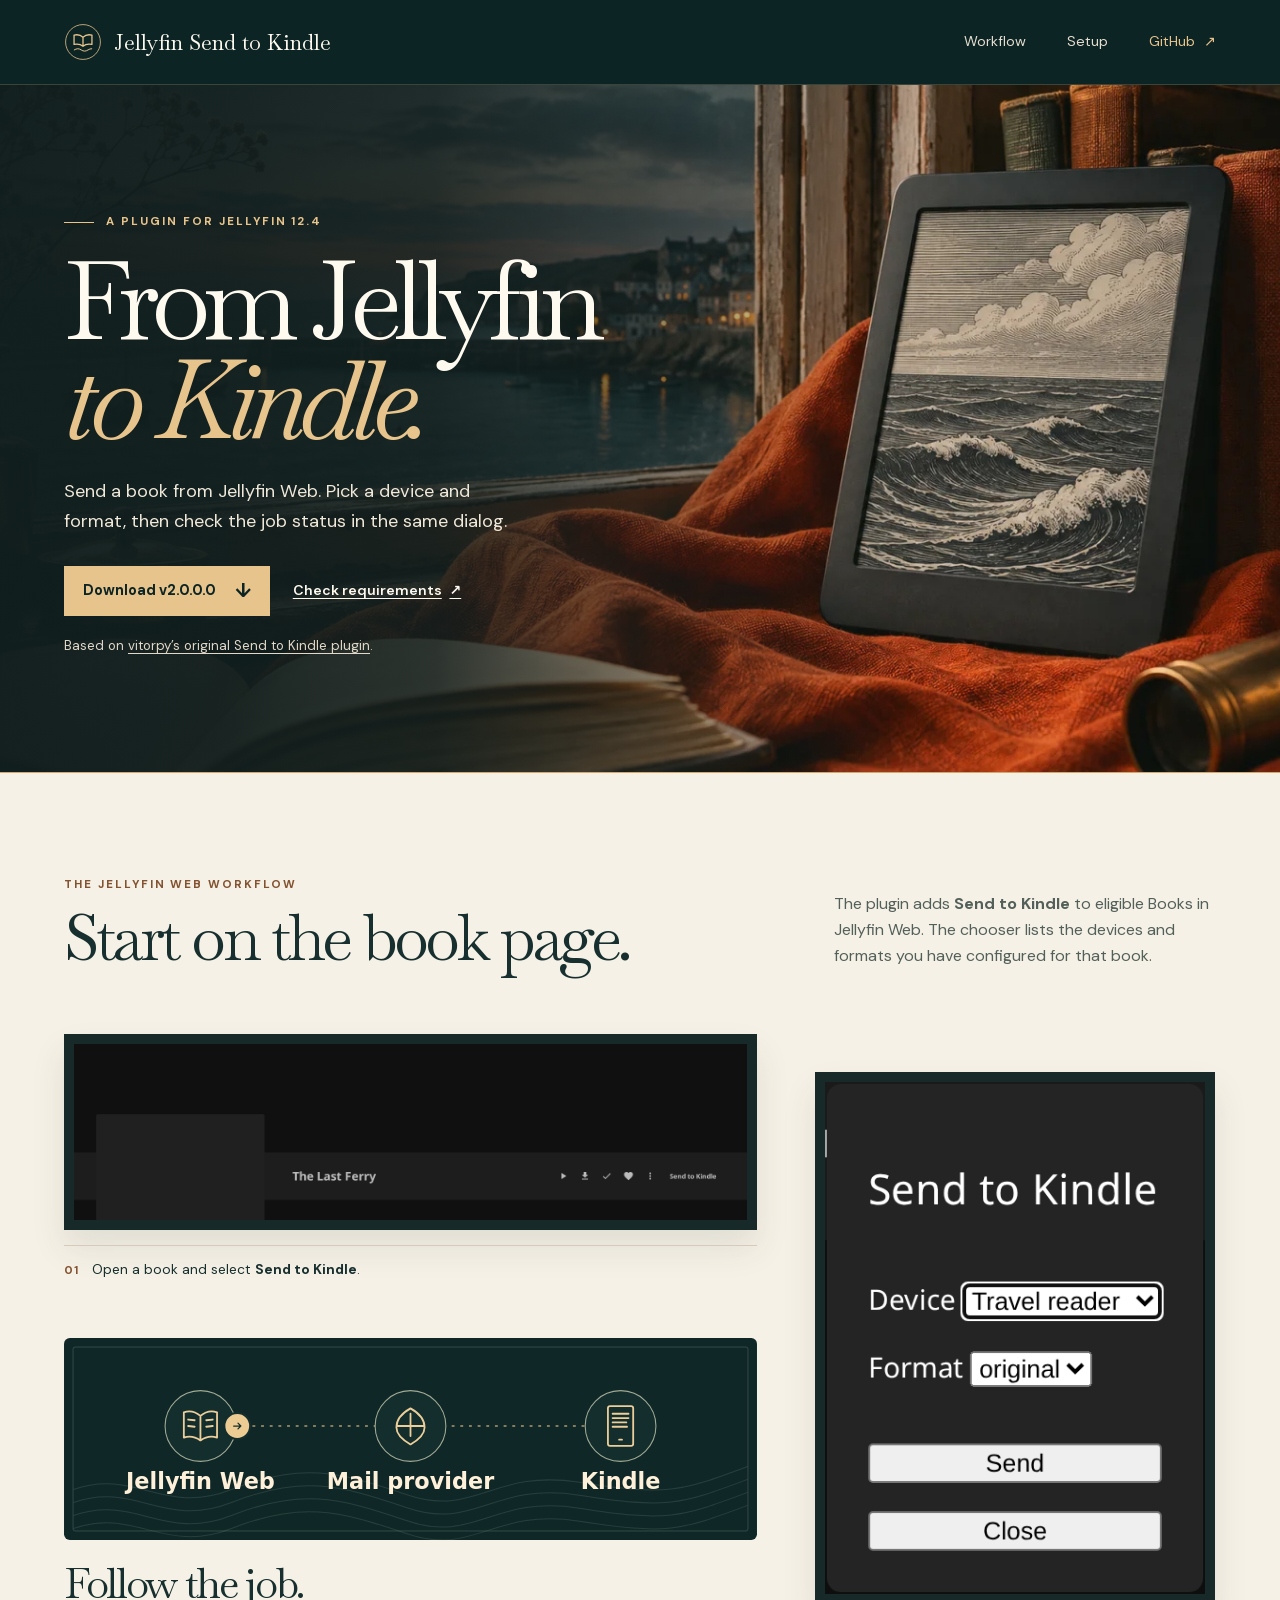
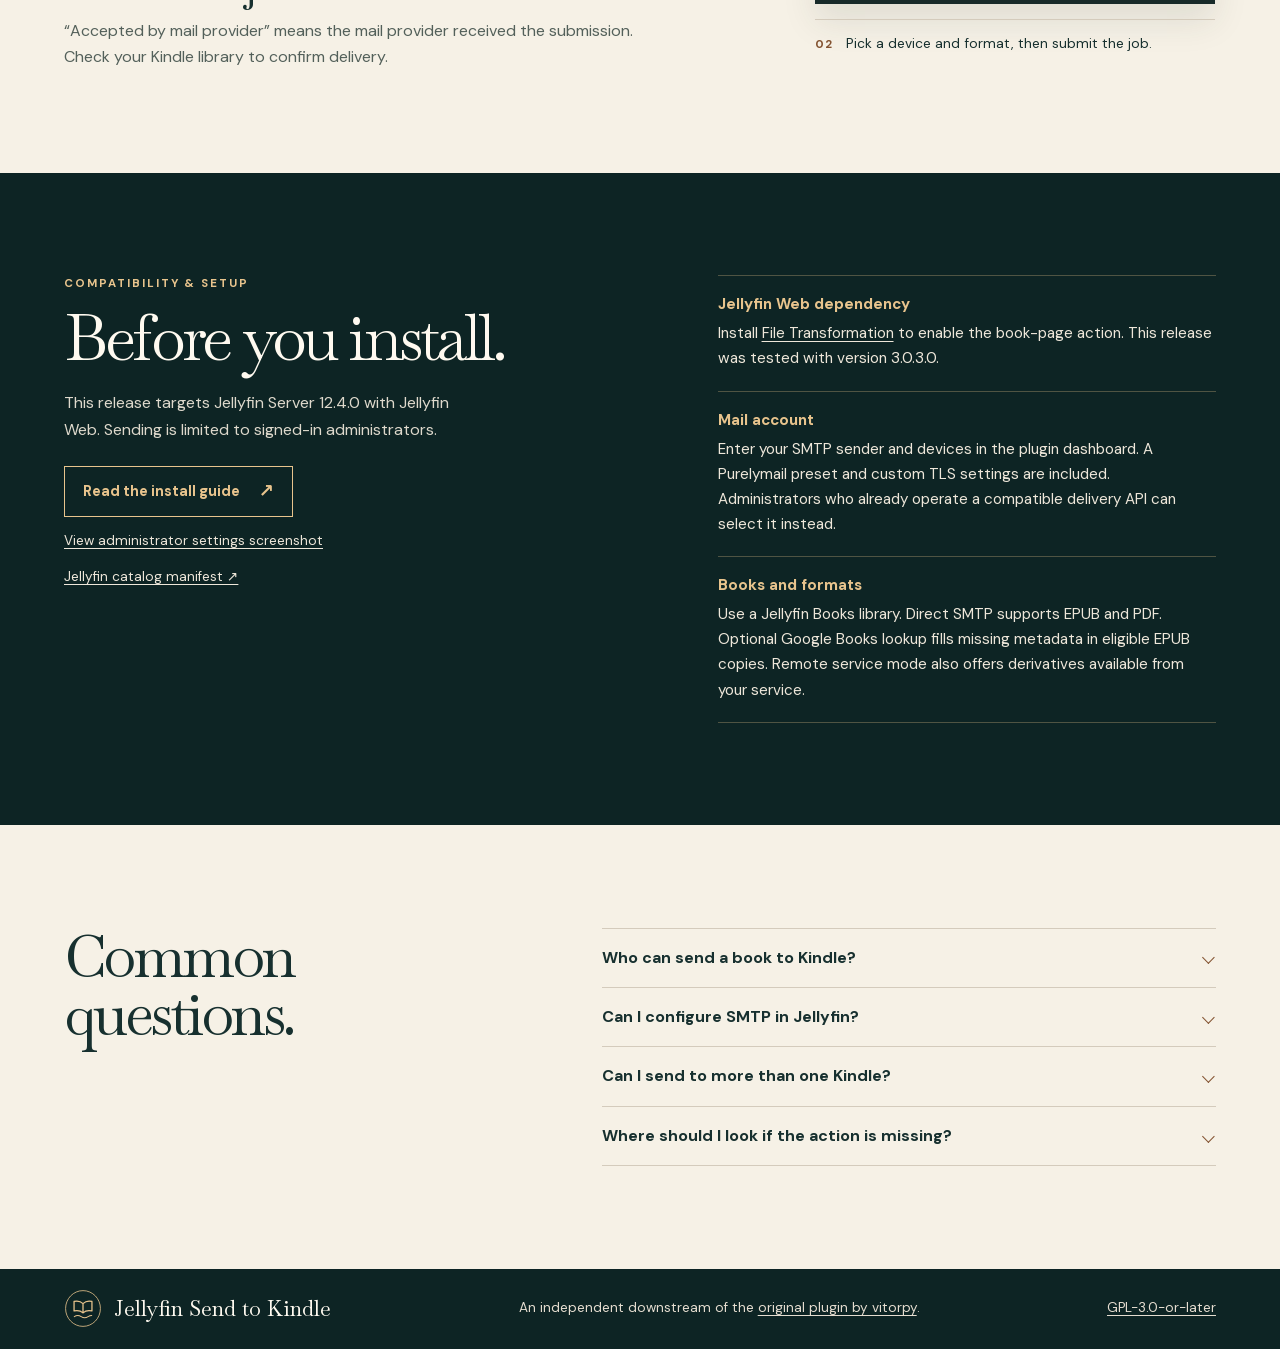
==== docs/index.html @ c64ced07 "Document self-hosted setup and publish the tested package catalog" ====
<!doctype html>
<html lang="en">
<head>
  <meta charset="utf-8">
  <meta name="viewport" content="width=device-width, initial-scale=1">
  <title>Jellyfin Send to Kindle | Kindle Plugin for Jellyfin 12.4</title>
  <meta name="description" content="Send books from Jellyfin Web to a configured Kindle device. Get the open-source plugin for Jellyfin 12.4 and configure your own SMTP server.">
  <link rel="canonical" href="https://adambkovacs.github.io/jellyfin-send-to-kindle/">
  <meta name="theme-color" content="#0e2424">
  <meta property="og:type" content="website">
  <meta property="og:site_name" content="Jellyfin Send to Kindle">
  <meta property="og:title" content="Jellyfin Send to Kindle">
  <meta property="og:description" content="Send books straight from Jellyfin Web. An open-source plugin for Jellyfin 12.4 administrators using their own SMTP account.">
  <meta property="og:url" content="https://adambkovacs.github.io/jellyfin-send-to-kindle/">
  <meta property="og:image" content="https://adambkovacs.github.io/jellyfin-send-to-kindle/assets/social-card.jpg">
  <meta property="og:image:type" content="image/jpeg">
  <meta property="og:image:width" content="1200">
  <meta property="og:image:height" content="600">
  <meta property="og:image:alt" content="Jellyfin Send to Kindle for Jellyfin 12.4">
  <meta name="twitter:card" content="summary_large_image">
  <meta name="twitter:title" content="Jellyfin Send to Kindle">
  <meta name="twitter:description" content="Send books from Jellyfin Web to a configured Kindle device with this open-source Jellyfin 12.4 plugin.">
  <meta name="twitter:image" content="https://adambkovacs.github.io/jellyfin-send-to-kindle/assets/social-card.jpg">
  <meta name="twitter:image:alt" content="Jellyfin Send to Kindle for Jellyfin 12.4">
  <link rel="icon" href="assets/mark.svg" type="image/svg+xml">
  <link rel="preload" href="assets/fonts/baskervville.woff2" as="font" type="font/woff2" crossorigin>
  <link rel="stylesheet" href="site.css">
  <script type="application/ld+json">
    {
      "@context": "https://schema.org",
      "@type": "SoftwareSourceCode",
      "name": "Jellyfin Send to Kindle",
      "url": "https://adambkovacs.github.io/jellyfin-send-to-kindle/",
      "codeRepository": "https://github.com/adambkovacs/jellyfin-send-to-kindle",
      "version": "2.0.0.0",
      "license": "https://spdx.org/licenses/GPL-3.0-or-later.html",
      "programmingLanguage": "C#",
      "runtimePlatform": "Jellyfin Server 12.4.0",
      "description": "An open-source Jellyfin Web plugin that lets administrators send books to configured Kindle devices through their own outgoing mail server."
    }
  </script>
</head>
<body>
  <a class="skip-link" href="#main">Skip to content</a>
  <header class="masthead">
    <div class="frame masthead-inner">
      <a class="wordmark" href="./" aria-label="Jellyfin Send to Kindle home">
        <img src="assets/mark.svg" width="44" height="44" alt="">
        <span>Jellyfin Send to Kindle</span>
      </a>
      <nav aria-label="Main navigation">
        <a href="#workflow">Workflow</a>
        <a href="#setup">Setup</a>
        <a class="nav-source" href="https://github.com/adambkovacs/jellyfin-send-to-kindle">GitHub <span aria-hidden="true">↗</span></a>
      </nav>
    </div>
  </header>

  <main id="main">
    <section class="hero" aria-labelledby="hero-title">
      <img class="hero-image" src="assets/reading-room.webp" width="1440" height="720" alt="" fetchpriority="high">
      <div class="frame hero-inner">
        <p class="kicker">A plugin for Jellyfin 12.4</p>
        <h1 id="hero-title">From Jellyfin<br> <em>to Kindle.</em></h1>
        <p class="hero-lede">Send a book from Jellyfin Web. Pick a device and format, then check the job status in the same dialog.</p>
        <div class="actions">
          <a class="button" href="https://github.com/adambkovacs/jellyfin-send-to-kindle/releases/tag/v2.0.0.0">Download v2.0.0.0 <span aria-hidden="true">↓</span></a>
          <a class="text-link" href="#setup">Check requirements <span aria-hidden="true">↗</span></a>
        </div>
        <p class="hero-note">Based on <a href="https://github.com/vitorpy/jellyfin-send-to-kindle">vitorpy’s original Send to Kindle plugin</a>.</p>
      </div>
    </section>

    <section class="workflow frame" id="workflow" aria-labelledby="workflow-title">
      <div class="section-intro">
        <div>
          <p class="kicker">The Jellyfin Web workflow</p>
          <h2 id="workflow-title">Start on the book page.</h2>
        </div>
        <p>The plugin adds <strong>Send to Kindle</strong> to eligible Books in Jellyfin Web. The chooser lists the devices and formats you have configured for that book.</p>
      </div>
      <div class="screens">
        <figure class="screen screen-action">
          <a href="assets/book-action.png" aria-label="Open full-size book detail screenshot">
            <img src="assets/book-action.png" width="1516" height="396" alt="A Jellyfin book detail page showing the Send to Kindle action" loading="lazy">
          </a>
          <figcaption><span class="step" aria-hidden="true">01</span><span>Open a book and select <strong>Send to Kindle</strong>.</span></figcaption>
        </figure>
        <figure class="screen screen-chooser">
          <a href="assets/chooser.png" aria-label="Open full-size delivery chooser screenshot">
            <img src="assets/chooser.png" width="404" height="544" alt="The Send to Kindle dialog with device and format selectors" loading="lazy">
          </a>
          <figcaption><span class="step" aria-hidden="true">02</span><span>Pick a device and format, then submit the job.</span></figcaption>
        </figure>
        <div class="route">
          <img src="assets/delivery-route.svg" alt="Delivery route from Jellyfin Web through a mail provider to Kindle" width="960" height="280" loading="lazy">
          <div class="route-copy">
            <h3>Follow the job.</h3>
            <p>“Accepted by mail provider” means the mail provider received the submission. Check your Kindle library to confirm delivery.</p>
          </div>
        </div>
      </div>
    </section>

    <section class="setup" id="setup" aria-labelledby="setup-title">
      <div class="frame setup-grid">
        <div class="section-intro setup-intro">
          <p class="kicker">Compatibility &amp; setup</p>
          <h2 id="setup-title">Before you install.</h2>
          <p>This release targets Jellyfin Server 12.4.0 with Jellyfin Web. Sending is limited to signed-in administrators.</p>
          <a class="button button-outline" href="https://github.com/adambkovacs/jellyfin-send-to-kindle/tree/books/12.4#install">Read the install guide <span aria-hidden="true">↗</span></a>
          <a class="catalog-link" href="assets/admin-settings.png">View administrator settings screenshot</a>
          <a class="catalog-link" href="manifest.json">Jellyfin catalog manifest <span aria-hidden="true">↗</span></a>
        </div>
        <dl class="requirements">
          <div>
            <dt>Jellyfin Web dependency</dt>
            <dd>Install <a href="https://github.com/IAmParadox27/jellyfin-plugin-file-transformation/releases/tag/3.0.3.0">File Transformation</a> to enable the book-page action. This release was tested with version 3.0.3.0.</dd>
          </div>
          <div>
            <dt>Mail account</dt>
            <dd>Enter your SMTP sender and devices in the plugin dashboard. A Purelymail preset and custom TLS settings are included. Administrators who already operate a compatible delivery API can select it instead.</dd>
          </div>
          <div>
            <dt>Books and formats</dt>
            <dd>Use a Jellyfin Books library. Direct SMTP supports EPUB and PDF. Optional Google Books lookup fills missing metadata in eligible EPUB copies. Remote service mode also offers derivatives available from your service.</dd>
          </div>
        </dl>
      </div>
    </section>

    <section class="faq frame" aria-labelledby="faq-title">
      <h2 id="faq-title">Common questions.</h2>
      <div class="faq-list">
        <details>
          <summary>Who can send a book to Kindle?</summary>
          <p>Signed-in Jellyfin administrators with access to the book and permission to download it. Remote service mode also checks access at the delivery service.</p>
        </details>
        <details>
          <summary>Can I configure SMTP in Jellyfin?</summary>
          <p>Yes. Open the plugin dashboard, choose SMTP, configure your sender and devices, and test the connection. Remote service mode is available for installations with a separate delivery service. <a href="https://github.com/adambkovacs/jellyfin-send-to-kindle/blob/books/12.4/docs/delivery-v1.md">Read the delivery contract.</a></p>
        </details>
        <details>
          <summary>Can I send to more than one Kindle?</summary>
          <p>Yes. Add a label and recipient for each device in the dashboard. Each send selects one device, so send again to choose another.</p>
        </details>
        <details>
          <summary>Where should I look if the action is missing?</summary>
          <p>Verify that you’re signed in as an administrator, that the item is an eligible Book, and that File Transformation is installed and active. <a href="https://github.com/adambkovacs/jellyfin-send-to-kindle/tree/books/12.4#install">See the setup and troubleshooting guide.</a></p>
        </details>
      </div>
    </section>
  </main>

  <footer class="footer">
    <div class="frame footer-inner">
      <a class="wordmark" href="./" aria-label="Jellyfin Send to Kindle home">
        <img src="assets/mark.svg" width="44" height="44" alt="">
        <span>Jellyfin Send to Kindle</span>
      </a>
      <p>An independent downstream of the <a href="https://github.com/vitorpy/jellyfin-send-to-kindle">original plugin by vitorpy</a>.</p>
      <a href="https://github.com/adambkovacs/jellyfin-send-to-kindle/blob/books/12.4/LICENSE">GPL-3.0-or-later</a>
    </div>
  </footer>
</body>
</html>
---- docs/site.css ----
@font-face {
  font-family: Baskervville;
  src: url("assets/fonts/baskervville.woff2") format("woff2");
  font-display: swap;
}

@font-face {
  font-family: Baskervville;
  src: url("assets/fonts/baskervville-italic.woff2") format("woff2");
  font-style: italic;
  font-display: swap;
}

@font-face {
  font-family: "DM Sans";
  src: url("assets/fonts/dm-sans.woff2") format("woff2");
  font-weight: 400 700;
  font-display: swap;
}

:root {
  color-scheme: light;
  --paper: #f6f1e6;
  --ink: #17302f;
  --muted: #53605a;
  --sea: #0d2424;
  --deep: #101e1e;
  --gold: #e8c48d;
  --rust: #835230;
  --line: #d4cbbc;
  --white: #fffaf0;
  --serif: Baskervville, "Palatino Linotype", Georgia, serif;
  --sans: "DM Sans", system-ui, sans-serif;
}

*, *::before, *::after { box-sizing: border-box; }
html { scroll-behavior: smooth; }
body { margin: 0; background: var(--paper); color: var(--ink); font: 1rem/1.65 var(--sans); }
img { display: block; max-width: 100%; }
a { color: inherit; text-underline-offset: 0.22em; }
a:hover { text-decoration-thickness: 0.13em; }
a:focus-visible, summary:focus-visible { outline: 2px solid currentColor; outline-offset: 5px; }
p, figure, dl, dd { margin: 0; }
h1, h2, h3 { margin: 0; font-family: var(--serif); font-weight: 400; }
h2 { font-size: clamp(2.7rem, 5vw, 5rem); line-height: 0.99; letter-spacing: -0.059em; }
h3 { font-size: clamp(1.8rem, 3.3vw, 2.8rem); line-height: 1.1; letter-spacing: -0.055em; }
.frame { width: min(100% - clamp(2.5rem, 10vw, 10rem), 81rem); margin-inline: auto; }

.skip-link { position: absolute; z-index: 5; top: 1rem; left: 1rem; padding: 0.75rem 1rem; transform: translateY(-250%); background: var(--white); }
.skip-link:focus { transform: translateY(0); }

.masthead { position: relative; z-index: 2; background: var(--sea); color: var(--white); border-bottom: 1px solid #ddc39436; }
.masthead-inner, .footer-inner { display: flex; align-items: center; justify-content: space-between; gap: 1rem; }
.masthead-inner { min-height: 5.25rem; }
.wordmark { display: inline-flex; align-items: center; gap: 0.75rem; font: clamp(1.03rem, 2.2vw, 1.35rem)/1.15 var(--serif); text-decoration: none; }
.wordmark img { width: 2.4rem; height: 2.4rem; }
.masthead nav { display: flex; align-items: center; gap: clamp(1rem, 3.2vw, 2.8rem); color: #e5ded0; font-size: 0.89rem; }
.masthead nav a { display: inline-flex; align-items: center; gap: 0.55rem; min-height: 2.75rem; text-decoration: none; }
.masthead nav a:hover { color: var(--gold); text-decoration: underline; }
.masthead nav .nav-source { color: var(--gold); }

.hero { position: relative; isolation: isolate; overflow: hidden; background: var(--deep); color: var(--white); border-bottom: 1px solid #d6a76c; }
.hero-image { position: absolute; z-index: -2; inset: 0 0 0 auto; width: 100%; height: 100%; object-fit: cover; object-position: center 55%; }
.hero::after { content: ""; position: absolute; z-index: -1; inset: 0; background: linear-gradient(90deg, #101e1efa 0%, #101e1ef2 17%, #101e1edb 34%, #101e1e64 54%, transparent 73%); }
.hero-inner { padding-block: clamp(5rem, 10vw, 9.2rem) clamp(5rem, 9vw, 8.3rem); }
.kicker { color: var(--rust); font-size: 0.72rem; font-weight: 700; letter-spacing: 0.17em; line-height: 1.5; text-transform: uppercase; }
.hero .kicker, .setup .kicker { color: var(--gold); }
.hero .kicker::before { content: ""; display: inline-block; vertical-align: middle; width: 1.9rem; height: 1px; margin-right: 0.75rem; background: currentColor; }
.hero h1 { margin-top: 1.3rem; font-size: clamp(4rem, 8.5vw, 8.65rem); line-height: 0.91; letter-spacing: -0.074em; }
.hero h1 em { color: var(--gold); }
.hero-lede { max-width: 28rem; margin-top: 1.75rem; color: #f0e8d9; font-size: clamp(1rem, 1.7vw, 1.13rem); }
.actions { display: flex; align-items: center; flex-wrap: wrap; gap: 0.9rem 1.4rem; margin-top: 1.8rem; }
.button { display: inline-flex; align-items: center; justify-content: space-between; gap: 1.2rem; min-height: 3.15rem; padding: 0.72rem 1.1rem; border: 1px solid var(--gold); background: var(--gold); color: var(--sea); font-size: 0.9rem; font-weight: 700; text-decoration: none; transition: background-color 180ms ease, color 180ms ease, border-color 180ms ease; }
.button:hover { border-color: var(--white); background: var(--white); }
.button:focus-visible { outline-color: var(--white); }
.button span { font-size: 1.15rem; line-height: 1; }
.text-link { display: inline-flex; align-items: center; gap: 0.48rem; min-height: 2.75rem; font-size: 0.88rem; font-weight: 600; }
.hero-note { max-width: 29rem; margin-top: 1.2rem; color: #e2d9c9; font-size: 0.83rem; }

.workflow { padding-block: clamp(4.4rem, 8vw, 8rem); }
.section-intro { display: grid; grid-template-columns: minmax(0, 1.2fr) minmax(0, 0.65fr); align-items: end; gap: clamp(1rem, 5vw, 5rem); }
.section-intro .kicker { margin-bottom: 0.85rem; }
.section-intro > p:not(.kicker), .route-copy p, .faq-list p { color: var(--muted); }
.section-intro > p:not(.kicker) { max-width: 32rem; }
.screens { display: grid; grid-template-columns: minmax(0, 1.5fr) minmax(0, 0.87fr); align-items: start; gap: clamp(2rem, 4.5vw, 4rem); margin-top: clamp(2.5rem, 5vw, 4.2rem); }
.screen-chooser { grid-column: 2; grid-row: 1 / 3; width: min(100%, 25rem); margin-top: clamp(1rem, 3vw, 2.6rem); justify-self: center; }
.screen a { display: block; overflow: hidden; border: 0.65rem solid #172a29; background: #172a29; box-shadow: 0 18px 32px #2436301a; }
.screen img { width: 100%; height: auto; transition: filter 200ms ease; }
.screen a:hover img { filter: brightness(1.15); }
figcaption { display: flex; align-items: baseline; gap: 0.8rem; margin-top: 0.95rem; padding-top: 0.75rem; border-top: 1px solid var(--line); color: var(--ink); font-size: 0.86rem; }
.step { color: var(--rust); font-size: 0.73rem; font-weight: 700; letter-spacing: 0.1em; }
.route { display: grid; grid-column: 1; align-self: start; gap: 1.25rem; }
.route img { width: 100%; height: auto; }
.route-copy p { max-width: 37rem; margin-top: 0.7rem; }

.setup { padding-block: clamp(4rem, 8vw, 7.25rem); background: var(--sea); color: var(--white); }
.setup-grid { display: grid; grid-template-columns: minmax(0, 1.08fr) minmax(0, 1fr); align-items: start; gap: clamp(2.5rem, 9vw, 8rem); }
.setup-intro { display: block; }
.setup-intro > p:not(.kicker) { max-width: 25rem; margin-top: 1.3rem; color: #ded9cc; }
.button-outline { margin-top: 1.45rem; background: transparent; color: var(--gold); }
.button-outline:hover { color: var(--sea); }
.requirements { border-top: 1px solid #e8c48d4d; }
.requirements div { padding: 1rem 0 1.2rem; border-bottom: 1px solid #e8c48d4d; }
.requirements dt { color: var(--gold); font-size: 0.95rem; font-weight: 700; }
.requirements dd { margin-top: 0.25rem; color: #eee7da; font-size: 0.95rem; }

.faq { display: grid; grid-template-columns: minmax(0, 0.85fr) minmax(0, 1.2fr); align-items: start; gap: clamp(2rem, 8vw, 7rem); padding-block: clamp(4rem, 8vw, 7rem); }
.faq h2 { font-size: clamp(2.65rem, 4.65vw, 4.35rem); }
.faq-list { border-top: 1px solid var(--line); }
.faq-list details { border-bottom: 1px solid var(--line); }
.faq-list summary { display: flex; align-items: center; justify-content: space-between; gap: 1rem; min-height: 3.65rem; padding-block: 0.8rem; font-weight: 700; cursor: pointer; list-style: none; }
.faq-list summary::-webkit-details-marker { display: none; }
.faq-list summary::after { content: ""; flex: 0 0 auto; width: 0.55rem; height: 0.55rem; margin-right: 0.2rem; transform: rotate(45deg); border-right: 1px solid currentColor; border-bottom: 1px solid currentColor; color: var(--rust); }
.faq-list [open] summary::after { transform: rotate(225deg); }
.faq-list summary:hover { color: var(--rust); }
.faq-list p { max-width: 50ch; padding: 0 1rem 1rem 0; }

.footer { padding-block: 1.3rem; background: var(--sea); color: #e5ddd0; }
.footer .wordmark { color: var(--white); }
.footer p, .footer-inner > a:last-child { font-size: 0.85rem; }

@media (max-width: 58rem) {
  .hero::after { background: linear-gradient(90deg, #101e1efc 0%, #101e1ef0 21%, #101e1ec4 44%, #101e1e23 82%); }
  .hero-image { object-position: 65% center; }
  .section-intro { grid-template-columns: minmax(0, 1fr) minmax(0, 0.8fr); }
  .footer-inner { flex-wrap: wrap; }
}

@media (max-width: 43rem) {
  .masthead-inner { flex-wrap: wrap; justify-content: flex-start; gap: 0.1rem; min-height: 0; padding-top: 0.7rem; padding-bottom: 0.15rem; }
  .masthead nav { width: 100%; justify-content: space-between; gap: 0.7rem; }
  .hero-image { position: relative; z-index: 0; height: auto; max-height: 23rem; aspect-ratio: 16 / 10; object-position: 68% center; }
  .hero::after { display: none; }
  .hero-inner { padding-block: 2.55rem 3.1rem; }
  .hero h1 { margin-top: 1rem; font-size: clamp(3.35rem, 11vw, 5.6rem); }
  .hero-lede { margin-top: 1.25rem; }
  .actions { margin-top: 1.25rem; }
  .hero-note { margin-top: 1rem; }
  .section-intro, .screens, .setup-grid, .faq { grid-template-columns: minmax(0, 1fr); }
  .screen-chooser { grid-column: auto; grid-row: auto; margin-top: 0; justify-self: start; }
  .screen a { border-width: 0.6rem; }
  .footer-inner { display: grid; }
}

@media (prefers-reduced-motion: reduce) {
  html { scroll-behavior: auto; }
  .button, .screen img { transition: none; }
}

.catalog-link { display: block; width: fit-content; margin-top: 0.85rem; color: #eee7da; font-size: 0.85rem; }
code { overflow-wrap: anywhere; font-size: 0.89em; }
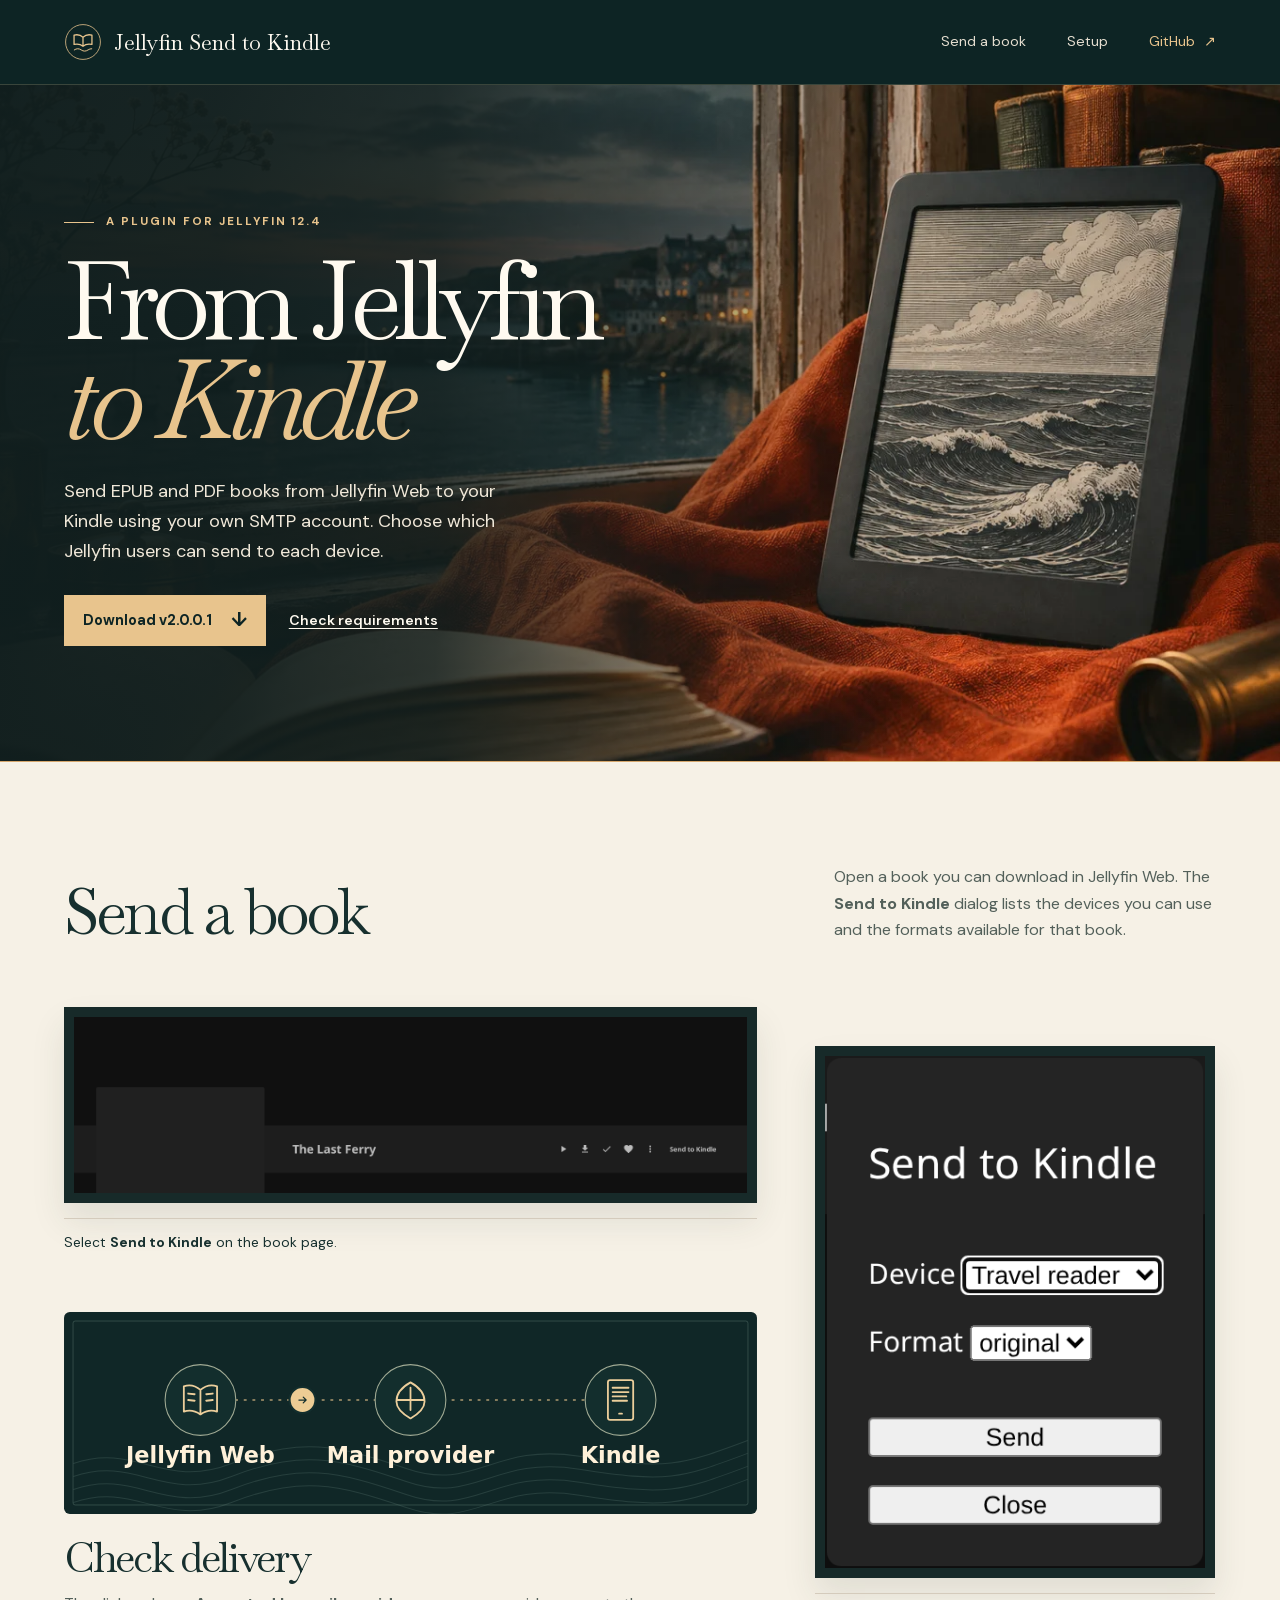
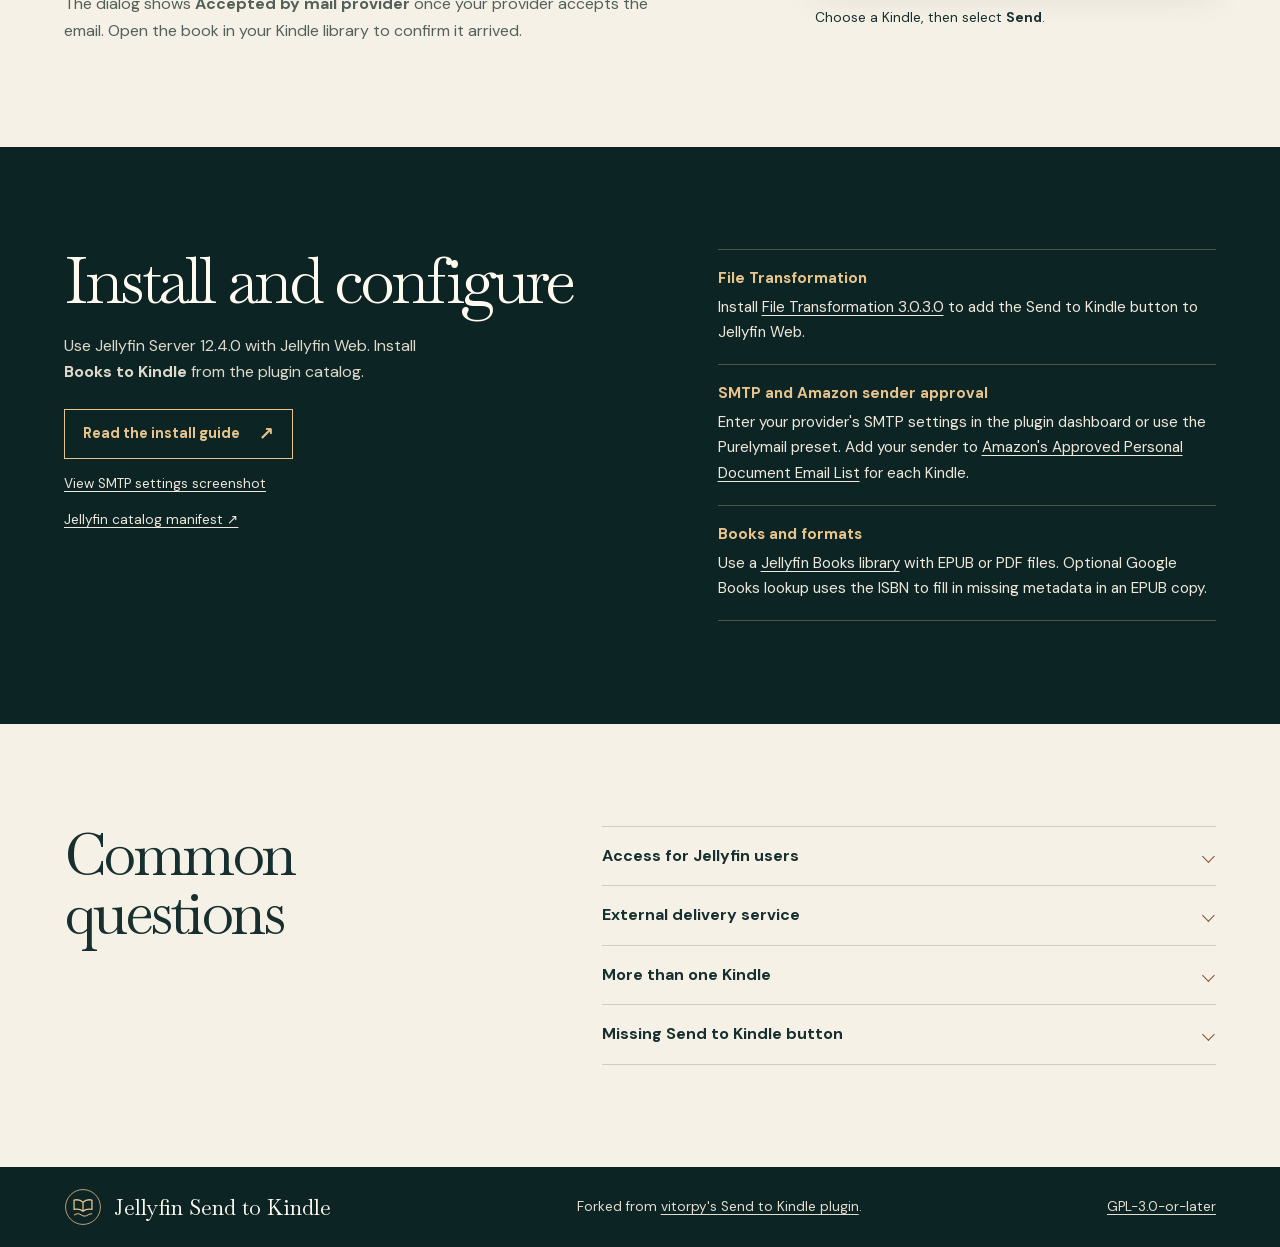
==== commit 2c1933d3: "Publish the device access update and revise the setup guide" ====
--- a/docs/index.html
+++ b/docs/index.html
@@ -3,25 +3,25 @@
 <head>
   <meta charset="utf-8">
   <meta name="viewport" content="width=device-width, initial-scale=1">
-  <title>Jellyfin Send to Kindle | Kindle Plugin for Jellyfin 12.4</title>
-  <meta name="description" content="Send books from Jellyfin Web to a configured Kindle device. Get the open-source plugin for Jellyfin 12.4 and configure your own SMTP server.">
+  <title>Jellyfin Send to Kindle | Books to Kindle for Jellyfin 12.4</title>
+  <meta name="description" content="Send EPUB and PDF books from Jellyfin Web to your Kindle using your own SMTP account. Install Books to Kindle for Jellyfin 12.4.">
   <link rel="canonical" href="https://adambkovacs.github.io/jellyfin-send-to-kindle/">
   <meta name="theme-color" content="#0e2424">
   <meta property="og:type" content="website">
   <meta property="og:site_name" content="Jellyfin Send to Kindle">
   <meta property="og:title" content="Jellyfin Send to Kindle">
-  <meta property="og:description" content="Send books straight from Jellyfin Web. An open-source plugin for Jellyfin 12.4 administrators using their own SMTP account.">
+  <meta property="og:description" content="Send EPUB and PDF books from Jellyfin Web to your Kindle using your own SMTP account. Install Books to Kindle for Jellyfin 12.4.">
   <meta property="og:url" content="https://adambkovacs.github.io/jellyfin-send-to-kindle/">
   <meta property="og:image" content="https://adambkovacs.github.io/jellyfin-send-to-kindle/assets/social-card.jpg">
   <meta property="og:image:type" content="image/jpeg">
   <meta property="og:image:width" content="1200">
   <meta property="og:image:height" content="600">
-  <meta property="og:image:alt" content="Jellyfin Send to Kindle for Jellyfin 12.4">
+  <meta property="og:image:alt" content="Jellyfin to Kindle, with a lighthouse on a Kindle screen">
   <meta name="twitter:card" content="summary_large_image">
   <meta name="twitter:title" content="Jellyfin Send to Kindle">
-  <meta name="twitter:description" content="Send books from Jellyfin Web to a configured Kindle device with this open-source Jellyfin 12.4 plugin.">
+  <meta name="twitter:description" content="Send EPUB and PDF books from Jellyfin Web to your Kindle using your own SMTP account. Install Books to Kindle for Jellyfin 12.4.">
   <meta name="twitter:image" content="https://adambkovacs.github.io/jellyfin-send-to-kindle/assets/social-card.jpg">
-  <meta name="twitter:image:alt" content="Jellyfin Send to Kindle for Jellyfin 12.4">
+  <meta name="twitter:image:alt" content="Jellyfin to Kindle, with a lighthouse on a Kindle screen">
   <link rel="icon" href="assets/mark.svg" type="image/svg+xml">
   <link rel="preload" href="assets/fonts/baskervville.woff2" as="font" type="font/woff2" crossorigin>
   <link rel="stylesheet" href="site.css">
@@ -29,14 +29,14 @@
     {
       "@context": "https://schema.org",
       "@type": "SoftwareSourceCode",
-      "name": "Jellyfin Send to Kindle",
+      "name": "Books to Kindle",
       "url": "https://adambkovacs.github.io/jellyfin-send-to-kindle/",
       "codeRepository": "https://github.com/adambkovacs/jellyfin-send-to-kindle",
-      "version": "2.0.0.0",
+      "version": "2.0.0.1",
       "license": "https://spdx.org/licenses/GPL-3.0-or-later.html",
       "programmingLanguage": "C#",
       "runtimePlatform": "Jellyfin Server 12.4.0",
-      "description": "An open-source Jellyfin Web plugin that lets administrators send books to configured Kindle devices through their own outgoing mail server."
+      "description": "Send EPUB and PDF books from Jellyfin Web through your SMTP account. Choose which Jellyfin users can send to each Kindle."
     }
   </script>
 </head>
@@ -49,7 +49,7 @@
         <span>Jellyfin Send to Kindle</span>
       </a>
       <nav aria-label="Main navigation">
-        <a href="#workflow">Workflow</a>
+        <a href="#workflow">Send a book</a>
         <a href="#setup">Setup</a>
         <a class="nav-source" href="https://github.com/adambkovacs/jellyfin-send-to-kindle">GitHub <span aria-hidden="true">↗</span></a>
       </nav>
@@ -61,42 +61,38 @@
       <img class="hero-image" src="assets/reading-room.webp" width="1440" height="720" alt="" fetchpriority="high">
       <div class="frame hero-inner">
         <p class="kicker">A plugin for Jellyfin 12.4</p>
-        <h1 id="hero-title">From Jellyfin<br> <em>to Kindle.</em></h1>
-        <p class="hero-lede">Send a book from Jellyfin Web. Pick a device and format, then check the job status in the same dialog.</p>
+        <h1 id="hero-title">From Jellyfin<br> <em>to Kindle</em></h1>
+        <p class="hero-lede">Send EPUB and PDF books from Jellyfin Web to your Kindle using your own SMTP account. Choose which Jellyfin users can send to each device.</p>
         <div class="actions">
-          <a class="button" href="https://github.com/adambkovacs/jellyfin-send-to-kindle/releases/tag/v2.0.0.0">Download v2.0.0.0 <span aria-hidden="true">↓</span></a>
-          <a class="text-link" href="#setup">Check requirements <span aria-hidden="true">↗</span></a>
+          <a class="button" href="https://github.com/adambkovacs/jellyfin-send-to-kindle/releases/tag/v2.0.0.1">Download v2.0.0.1 <span aria-hidden="true">↓</span></a>
+          <a class="text-link" href="#setup">Check requirements</a>
         </div>
-        <p class="hero-note">Based on <a href="https://github.com/vitorpy/jellyfin-send-to-kindle">vitorpy’s original Send to Kindle plugin</a>.</p>
       </div>
     </section>
 
     <section class="workflow frame" id="workflow" aria-labelledby="workflow-title">
       <div class="section-intro">
-        <div>
-          <p class="kicker">The Jellyfin Web workflow</p>
-          <h2 id="workflow-title">Start on the book page.</h2>
-        </div>
-        <p>The plugin adds <strong>Send to Kindle</strong> to eligible Books in Jellyfin Web. The chooser lists the devices and formats you have configured for that book.</p>
+        <h2 id="workflow-title">Send a book</h2>
+        <p>Open a book you can download in Jellyfin Web. The <strong>Send to Kindle</strong> dialog lists the devices you can use and the formats available for that book.</p>
       </div>
       <div class="screens">
         <figure class="screen screen-action">
           <a href="assets/book-action.png" aria-label="Open full-size book detail screenshot">
-            <img src="assets/book-action.png" width="1516" height="396" alt="A Jellyfin book detail page showing the Send to Kindle action" loading="lazy">
+            <img src="assets/book-action.png" width="1516" height="396" alt="The Send to Kindle button on a Jellyfin book page" loading="lazy">
           </a>
-          <figcaption><span class="step" aria-hidden="true">01</span><span>Open a book and select <strong>Send to Kindle</strong>.</span></figcaption>
+          <figcaption><span>Select <strong>Send to Kindle</strong> on the book page.</span></figcaption>
         </figure>
         <figure class="screen screen-chooser">
-          <a href="assets/chooser.png" aria-label="Open full-size delivery chooser screenshot">
+          <a href="assets/chooser.png" aria-label="Open full-size Send to Kindle dialog screenshot">
             <img src="assets/chooser.png" width="404" height="544" alt="The Send to Kindle dialog with device and format selectors" loading="lazy">
           </a>
-          <figcaption><span class="step" aria-hidden="true">02</span><span>Pick a device and format, then submit the job.</span></figcaption>
+          <figcaption><span>Choose a Kindle, then select <strong>Send</strong>.</span></figcaption>
         </figure>
         <div class="route">
-          <img src="assets/delivery-route.svg" alt="Delivery route from Jellyfin Web through a mail provider to Kindle" width="960" height="280" loading="lazy">
+          <img src="assets/delivery-route.svg" alt="Jellyfin sends the book through your mail provider to Kindle" width="960" height="280" loading="lazy">
           <div class="route-copy">
-            <h3>Follow the job.</h3>
-            <p>“Accepted by mail provider” means the mail provider received the submission. Check your Kindle library to confirm delivery.</p>
+            <h3>Check delivery</h3>
+            <p>The dialog shows <strong>Accepted by mail provider</strong> once your provider accepts the email. Open the book in your Kindle library to confirm it arrived.</p>
           </div>
         </div>
       </div>
@@ -105,48 +101,47 @@
     <section class="setup" id="setup" aria-labelledby="setup-title">
       <div class="frame setup-grid">
         <div class="section-intro setup-intro">
-          <p class="kicker">Compatibility &amp; setup</p>
-          <h2 id="setup-title">Before you install.</h2>
-          <p>This release targets Jellyfin Server 12.4.0 with Jellyfin Web. Sending is limited to signed-in administrators.</p>
+          <h2 id="setup-title">Install and configure</h2>
+          <p>Use Jellyfin Server 12.4.0 with Jellyfin Web. Install <strong>Books to Kindle</strong> from the plugin catalog.</p>
           <a class="button button-outline" href="https://github.com/adambkovacs/jellyfin-send-to-kindle/tree/books/12.4#install">Read the install guide <span aria-hidden="true">↗</span></a>
-          <a class="catalog-link" href="assets/admin-settings.png">View administrator settings screenshot</a>
+          <a class="catalog-link" href="assets/admin-settings.png">View SMTP settings screenshot</a>
           <a class="catalog-link" href="manifest.json">Jellyfin catalog manifest <span aria-hidden="true">↗</span></a>
         </div>
         <dl class="requirements">
           <div>
-            <dt>Jellyfin Web dependency</dt>
-            <dd>Install <a href="https://github.com/IAmParadox27/jellyfin-plugin-file-transformation/releases/tag/3.0.3.0">File Transformation</a> to enable the book-page action. This release was tested with version 3.0.3.0.</dd>
+            <dt>File Transformation</dt>
+            <dd>Install <a href="https://github.com/IAmParadox27/jellyfin-plugin-file-transformation/releases/tag/3.0.3.0">File Transformation 3.0.3.0</a> to add the Send to Kindle button to Jellyfin Web.</dd>
           </div>
           <div>
-            <dt>Mail account</dt>
-            <dd>Enter your SMTP sender and devices in the plugin dashboard. A Purelymail preset and custom TLS settings are included. Administrators who already operate a compatible delivery API can select it instead.</dd>
+            <dt>SMTP and Amazon sender approval</dt>
+            <dd>Enter your provider's SMTP settings in the plugin dashboard or use the Purelymail preset. Add your sender to <a href="https://digprjsurvey.amazon.com/csad/help/node/GX9XLEVV8G4DB28H">Amazon's Approved Personal Document Email List</a> for each Kindle.</dd>
           </div>
           <div>
             <dt>Books and formats</dt>
-            <dd>Use a Jellyfin Books library. Direct SMTP supports EPUB and PDF. Optional Google Books lookup fills missing metadata in eligible EPUB copies. Remote service mode also offers derivatives available from your service.</dd>
+            <dd>Use a <a href="https://jellyfin.org/docs/general/server/media/books/">Jellyfin Books library</a> with EPUB or PDF files. Optional Google Books lookup uses the ISBN to fill in missing metadata in an EPUB copy.</dd>
           </div>
         </dl>
       </div>
     </section>
 
     <section class="faq frame" aria-labelledby="faq-title">
-      <h2 id="faq-title">Common questions.</h2>
+      <h2 id="faq-title">Common questions</h2>
       <div class="faq-list">
         <details>
-          <summary>Who can send a book to Kindle?</summary>
-          <p>Signed-in Jellyfin administrators with access to the book and permission to download it. Remote service mode also checks access at the delivery service.</p>
+          <summary>Access for Jellyfin users</summary>
+          <p>In SMTP mode, open <strong>Jellyfin users</strong> for each Kindle. Leave the list empty to allow administrators only, or select the accounts that can use that Kindle. Users need permission to download the book.</p>
         </details>
         <details>
-          <summary>Can I configure SMTP in Jellyfin?</summary>
-          <p>Yes. Open the plugin dashboard, choose SMTP, configure your sender and devices, and test the connection. Remote service mode is available for installations with a separate delivery service. <a href="https://github.com/adambkovacs/jellyfin-send-to-kindle/blob/books/12.4/docs/delivery-v1.md">Read the delivery contract.</a></p>
+          <summary>External delivery service</summary>
+          <p>If you run a compatible delivery service, choose <strong>External delivery service</strong> in the plugin dashboard. Only Jellyfin administrators can send in this mode. The service checks access and supplies the devices and formats. <a href="https://github.com/adambkovacs/jellyfin-send-to-kindle/blob/books/12.4/docs/delivery-v1.md">Read the delivery API contract.</a></p>
         </details>
         <details>
-          <summary>Can I send to more than one Kindle?</summary>
-          <p>Yes. Add a label and recipient for each device in the dashboard. Each send selects one device, so send again to choose another.</p>
+          <summary>More than one Kindle</summary>
+          <p>Add each Kindle's label and address in the dashboard. To send the same book to another Kindle, open the dialog again and choose that device.</p>
         </details>
         <details>
-          <summary>Where should I look if the action is missing?</summary>
-          <p>Verify that you’re signed in as an administrator, that the item is an eligible Book, and that File Transformation is installed and active. <a href="https://github.com/adambkovacs/jellyfin-send-to-kindle/tree/books/12.4#install">See the setup and troubleshooting guide.</a></p>
+          <summary>Missing Send to Kindle button</summary>
+          <p>Check that you can download the book and have access to an enabled Kindle. Confirm that File Transformation is active, then refresh Jellyfin Web. <a href="https://github.com/adambkovacs/jellyfin-send-to-kindle/tree/books/12.4#troubleshooting">See the troubleshooting guide.</a></p>
         </details>
       </div>
     </section>
@@ -158,7 +153,7 @@
         <img src="assets/mark.svg" width="44" height="44" alt="">
         <span>Jellyfin Send to Kindle</span>
       </a>
-      <p>An independent downstream of the <a href="https://github.com/vitorpy/jellyfin-send-to-kindle">original plugin by vitorpy</a>.</p>
+      <p>Forked from <a href="https://github.com/vitorpy/jellyfin-send-to-kindle">vitorpy's Send to Kindle plugin</a>.</p>
       <a href="https://github.com/adambkovacs/jellyfin-send-to-kindle/blob/books/12.4/LICENSE">GPL-3.0-or-later</a>
     </div>
   </footer>
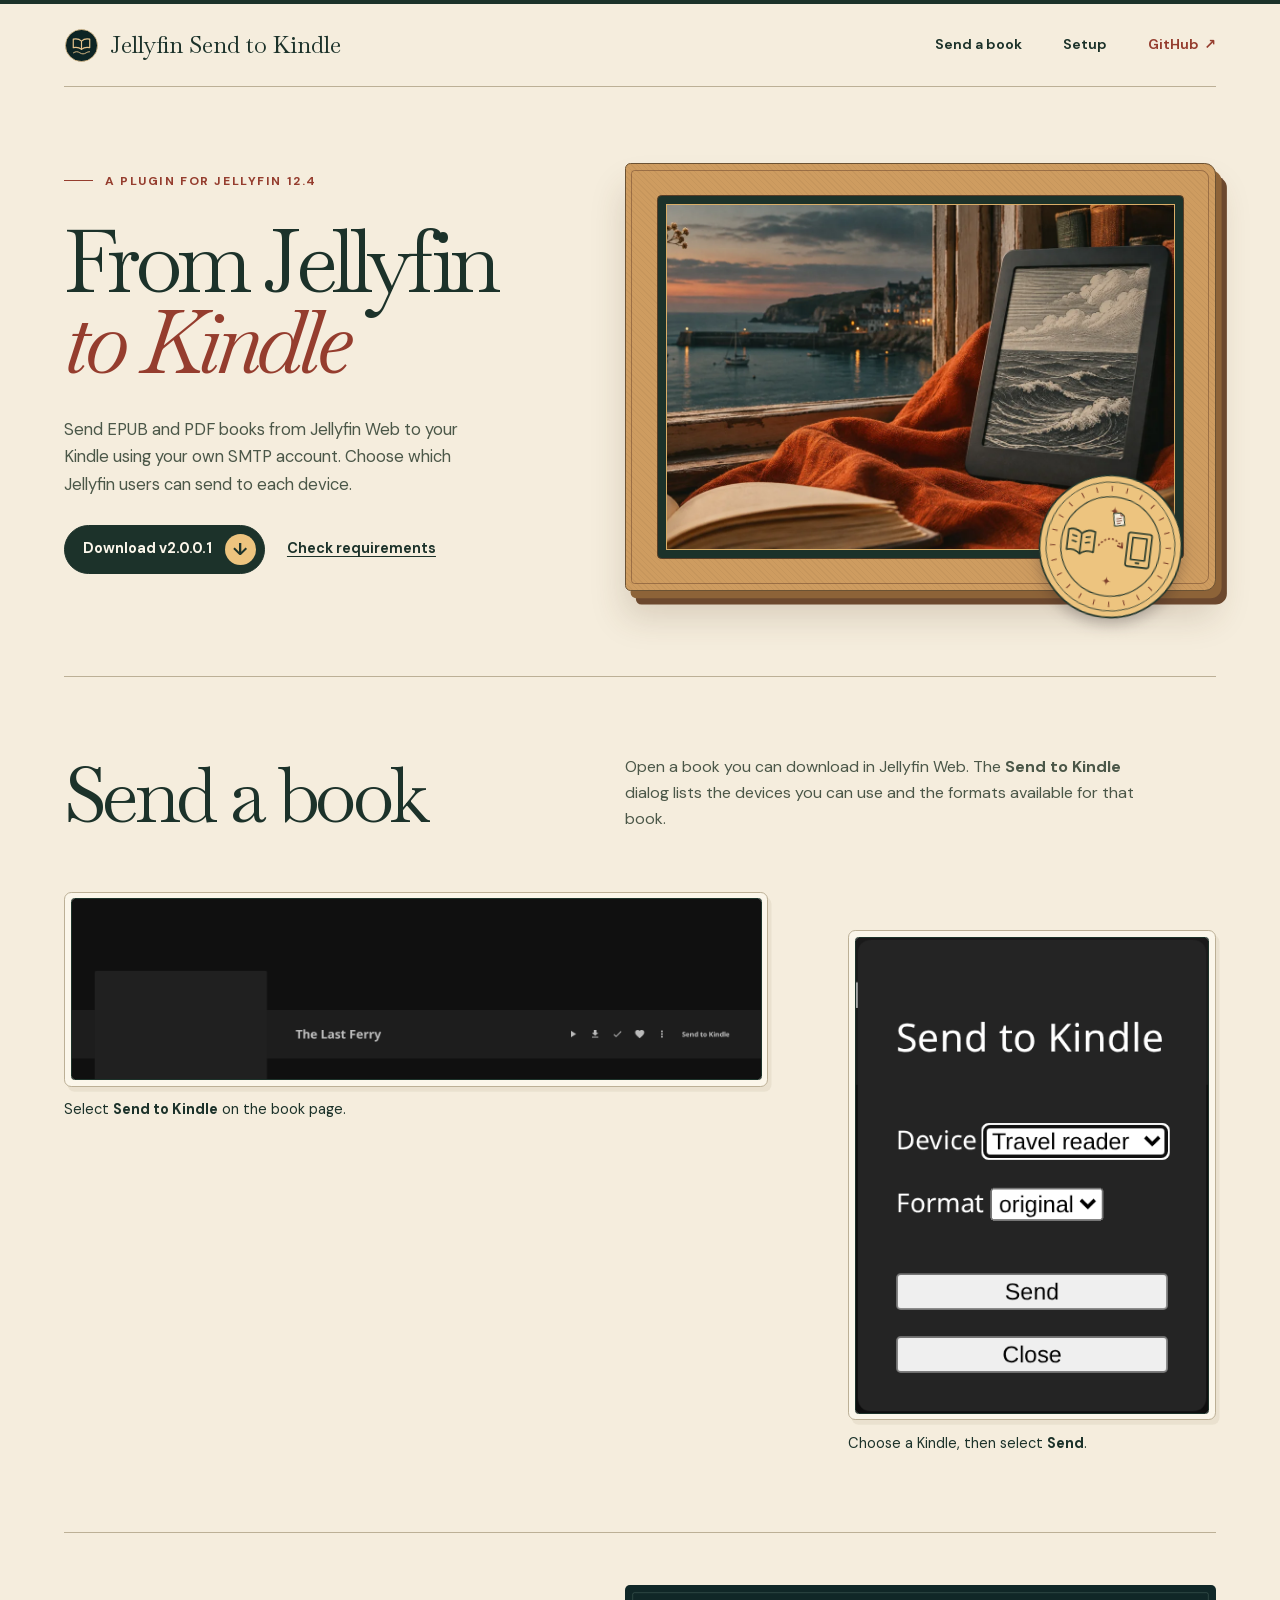
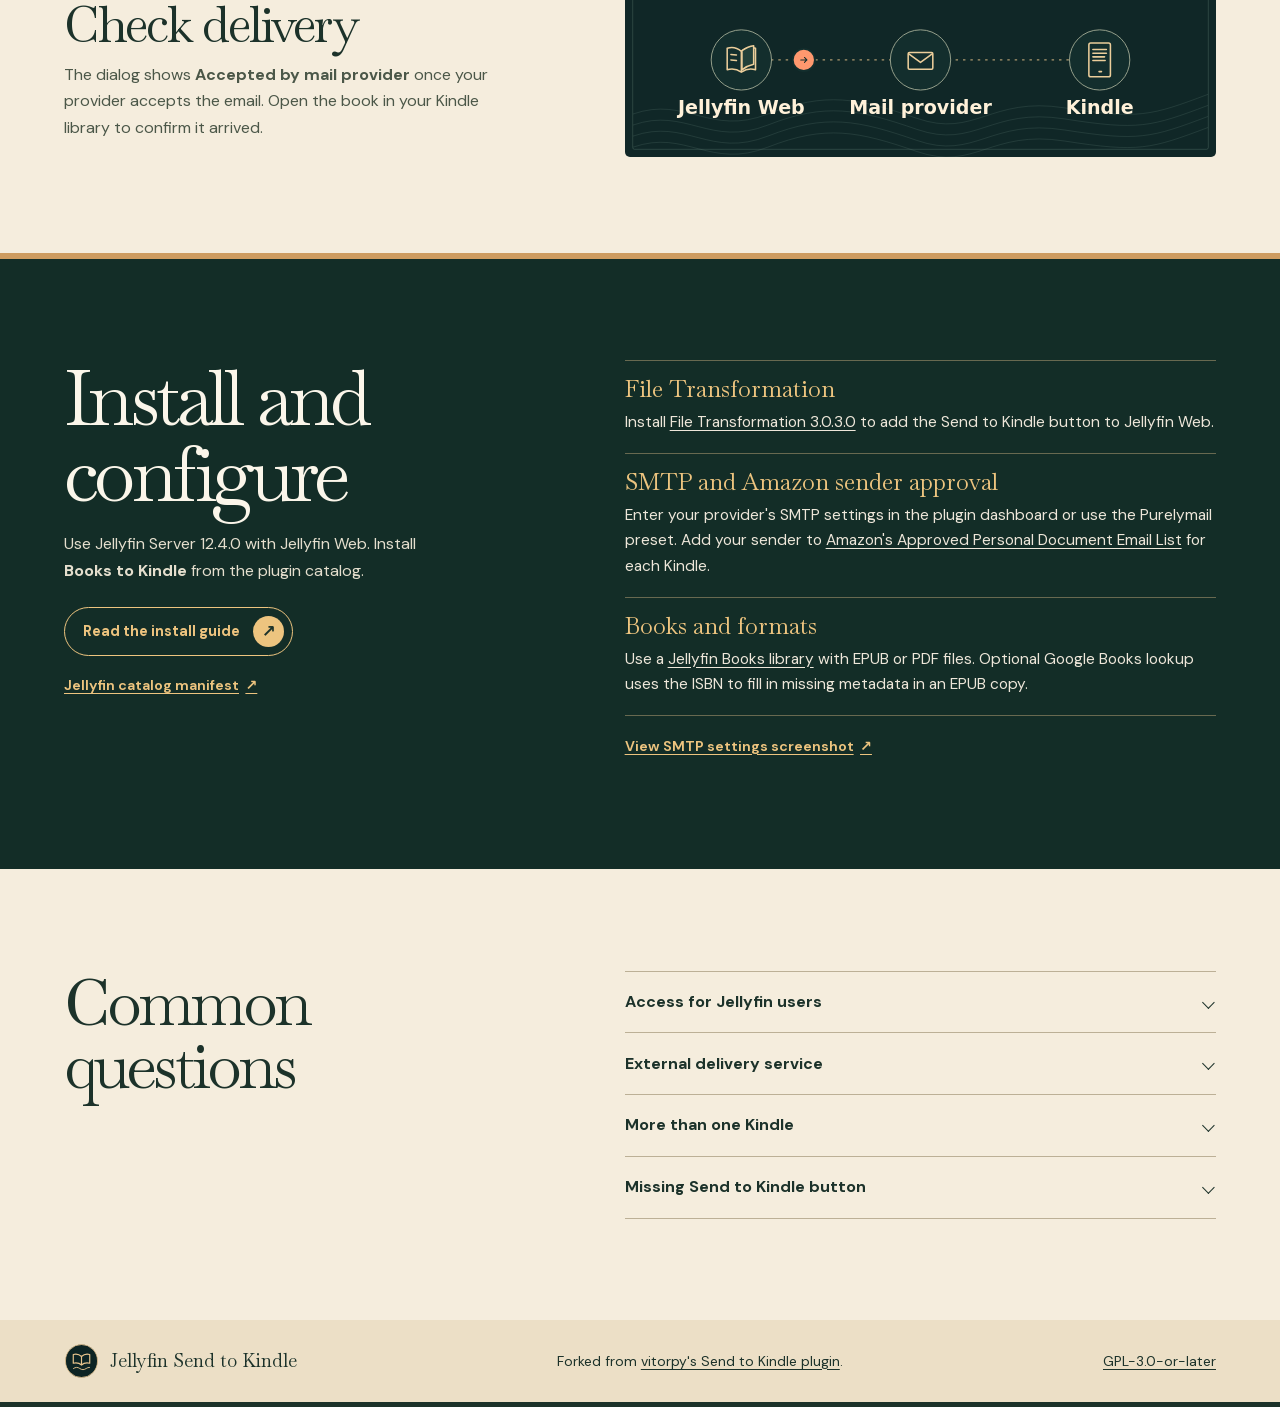
==== commit f817d8e7: "Redesign the site and README with illustrated, animated book jackets" ====
--- a/docs/index.html
+++ b/docs/index.html
@@ -6,7 +6,7 @@
   <title>Jellyfin Send to Kindle | Books to Kindle for Jellyfin 12.4</title>
   <meta name="description" content="Send EPUB and PDF books from Jellyfin Web to your Kindle using your own SMTP account. Install Books to Kindle for Jellyfin 12.4.">
   <link rel="canonical" href="https://adambkovacs.github.io/jellyfin-send-to-kindle/">
-  <meta name="theme-color" content="#0e2424">
+  <meta name="theme-color" content="#f5eddd">
   <meta property="og:type" content="website">
   <meta property="og:site_name" content="Jellyfin Send to Kindle">
   <meta property="og:title" content="Jellyfin Send to Kindle">
@@ -16,12 +16,12 @@
   <meta property="og:image:type" content="image/jpeg">
   <meta property="og:image:width" content="1200">
   <meta property="og:image:height" content="600">
-  <meta property="og:image:alt" content="Jellyfin to Kindle, with a lighthouse on a Kindle screen">
+  <meta property="og:image:alt" content="Jellyfin to Kindle, with a Kindle beside a window overlooking the water">
   <meta name="twitter:card" content="summary_large_image">
   <meta name="twitter:title" content="Jellyfin Send to Kindle">
   <meta name="twitter:description" content="Send EPUB and PDF books from Jellyfin Web to your Kindle using your own SMTP account. Install Books to Kindle for Jellyfin 12.4.">
   <meta name="twitter:image" content="https://adambkovacs.github.io/jellyfin-send-to-kindle/assets/social-card.jpg">
-  <meta name="twitter:image:alt" content="Jellyfin to Kindle, with a lighthouse on a Kindle screen">
+  <meta name="twitter:image:alt" content="Jellyfin to Kindle, with a Kindle beside a window overlooking the water">
   <link rel="icon" href="assets/mark.svg" type="image/svg+xml">
   <link rel="preload" href="assets/fonts/baskervville.woff2" as="font" type="font/woff2" crossorigin>
   <link rel="stylesheet" href="site.css">
@@ -58,20 +58,27 @@
 
   <main id="main">
     <section class="hero" aria-labelledby="hero-title">
-      <img class="hero-image" src="assets/reading-room.webp" width="1440" height="720" alt="" fetchpriority="high">
       <div class="frame hero-inner">
-        <p class="kicker">A plugin for Jellyfin 12.4</p>
-        <h1 id="hero-title">From Jellyfin<br> <em>to Kindle</em></h1>
-        <p class="hero-lede">Send EPUB and PDF books from Jellyfin Web to your Kindle using your own SMTP account. Choose which Jellyfin users can send to each device.</p>
-        <div class="actions">
-          <a class="button" href="https://github.com/adambkovacs/jellyfin-send-to-kindle/releases/tag/v2.0.0.1">Download v2.0.0.1 <span aria-hidden="true">↓</span></a>
-          <a class="text-link" href="#setup">Check requirements</a>
+        <div class="hero-copy">
+          <p class="kicker">A plugin for Jellyfin 12.4</p>
+          <h1 id="hero-title">From Jellyfin<br> <em>to Kindle</em></h1>
+          <p class="hero-lede">Send EPUB and PDF books from Jellyfin Web to your Kindle using your own SMTP account. Choose which Jellyfin users can send to each device.</p>
+          <div class="actions">
+            <a class="button" href="https://github.com/adambkovacs/jellyfin-send-to-kindle/releases/tag/v2.0.0.1">Download v2.0.0.1 <span aria-hidden="true">↓</span></a>
+            <a class="text-link" href="#setup">Check requirements</a>
+          </div>
+        </div>
+        <div class="jacket" aria-hidden="true">
+          <div class="jacket-window">
+            <img class="hero-image" src="assets/reading-room.webp" width="1440" height="720" alt="" fetchpriority="high">
+          </div>
+          <img class="jacket-seal" src="assets/jacket-seal.svg" width="184" height="184" alt="">
         </div>
       </div>
     </section>
 
     <section class="workflow frame" id="workflow" aria-labelledby="workflow-title">
-      <div class="section-intro">
+      <div class="section-intro workflow-intro">
         <h2 id="workflow-title">Send a book</h2>
         <p>Open a book you can download in Jellyfin Web. The <strong>Send to Kindle</strong> dialog lists the devices you can use and the formats available for that book.</p>
       </div>
@@ -80,21 +87,21 @@
           <a href="assets/book-action.png" aria-label="Open full-size book detail screenshot">
             <img src="assets/book-action.png" width="1516" height="396" alt="The Send to Kindle button on a Jellyfin book page" loading="lazy">
           </a>
-          <figcaption><span>Select <strong>Send to Kindle</strong> on the book page.</span></figcaption>
+          <figcaption>Select <strong>Send to Kindle</strong> on the book page.</figcaption>
         </figure>
         <figure class="screen screen-chooser">
           <a href="assets/chooser.png" aria-label="Open full-size Send to Kindle dialog screenshot">
             <img src="assets/chooser.png" width="404" height="544" alt="The Send to Kindle dialog with device and format selectors" loading="lazy">
           </a>
-          <figcaption><span>Choose a Kindle, then select <strong>Send</strong>.</span></figcaption>
+          <figcaption>Choose a Kindle, then select <strong>Send</strong>.</figcaption>
         </figure>
-        <div class="route">
-          <img src="assets/delivery-route.svg" alt="Jellyfin sends the book through your mail provider to Kindle" width="960" height="280" loading="lazy">
-          <div class="route-copy">
-            <h3>Check delivery</h3>
-            <p>The dialog shows <strong>Accepted by mail provider</strong> once your provider accepts the email. Open the book in your Kindle library to confirm it arrived.</p>
-          </div>
+      </div>
+      <div class="route">
+        <div class="route-copy">
+          <h3>Check delivery</h3>
+          <p>The dialog shows <strong>Accepted by mail provider</strong> once your provider accepts the email. Open the book in your Kindle library to confirm it arrived.</p>
         </div>
+        <img src="assets/delivery-route.svg" alt="Jellyfin sends the book through your mail provider to Kindle" width="960" height="280" loading="lazy">
       </div>
     </section>
 
@@ -104,23 +111,25 @@
           <h2 id="setup-title">Install and configure</h2>
           <p>Use Jellyfin Server 12.4.0 with Jellyfin Web. Install <strong>Books to Kindle</strong> from the plugin catalog.</p>
           <a class="button button-outline" href="https://github.com/adambkovacs/jellyfin-send-to-kindle/tree/books/12.4#install">Read the install guide <span aria-hidden="true">↗</span></a>
-          <a class="catalog-link" href="assets/admin-settings.png">View SMTP settings screenshot</a>
           <a class="catalog-link" href="manifest.json">Jellyfin catalog manifest <span aria-hidden="true">↗</span></a>
         </div>
-        <dl class="requirements">
-          <div>
-            <dt>File Transformation</dt>
-            <dd>Install <a href="https://github.com/IAmParadox27/jellyfin-plugin-file-transformation/releases/tag/3.0.3.0">File Transformation 3.0.3.0</a> to add the Send to Kindle button to Jellyfin Web.</dd>
-          </div>
-          <div>
-            <dt>SMTP and Amazon sender approval</dt>
-            <dd>Enter your provider's SMTP settings in the plugin dashboard or use the Purelymail preset. Add your sender to <a href="https://digprjsurvey.amazon.com/csad/help/node/GX9XLEVV8G4DB28H">Amazon's Approved Personal Document Email List</a> for each Kindle.</dd>
-          </div>
-          <div>
-            <dt>Books and formats</dt>
-            <dd>Use a <a href="https://jellyfin.org/docs/general/server/media/books/">Jellyfin Books library</a> with EPUB or PDF files. Optional Google Books lookup uses the ISBN to fill in missing metadata in an EPUB copy.</dd>
-          </div>
-        </dl>
+        <div>
+          <dl class="requirements">
+            <div>
+              <dt>File Transformation</dt>
+              <dd>Install <a href="https://github.com/IAmParadox27/jellyfin-plugin-file-transformation/releases/tag/3.0.3.0">File Transformation 3.0.3.0</a> to add the Send to Kindle button to Jellyfin Web.</dd>
+            </div>
+            <div>
+              <dt>SMTP and Amazon sender approval</dt>
+              <dd>Enter your provider's SMTP settings in the plugin dashboard or use the Purelymail preset. Add your sender to <a href="https://digprjsurvey.amazon.com/csad/help/node/GX9XLEVV8G4DB28H">Amazon's Approved Personal Document Email List</a> for each Kindle.</dd>
+            </div>
+            <div>
+              <dt>Books and formats</dt>
+              <dd>Use a <a href="https://jellyfin.org/docs/general/server/media/books/">Jellyfin Books library</a> with EPUB or PDF files. Optional Google Books lookup uses the ISBN to fill in missing metadata in an EPUB copy.</dd>
+            </div>
+          </dl>
+          <a class="catalog-link" href="assets/admin-settings.png">View SMTP settings screenshot <span aria-hidden="true">↗</span></a>
+        </div>
       </div>
     </section>
 
--- a/docs/site.css
+++ b/docs/site.css
@@ -20,17 +20,17 @@
 
 :root {
   color-scheme: light;
-  --paper: #f6f1e6;
-  --ink: #17302f;
-  --muted: #53605a;
-  --sea: #0d2424;
-  --deep: #101e1e;
-  --gold: #e8c48d;
-  --rust: #835230;
-  --line: #d4cbbc;
-  --white: #fffaf0;
+  --paper: #f5eddd;
+  --ivory: #fbf6ea;
+  --ink: #1c322a;
+  --muted: #4b5748;
+  --sea: #132d27;
+  --gold: #edc47f;
+  --rust: #953d2e;
+  --line: #bcb096;
   --serif: Baskervville, "Palatino Linotype", Georgia, serif;
   --sans: "DM Sans", system-ui, sans-serif;
+  --ease: cubic-bezier(.22, .7, .2, 1);
 }
 
 *, *::before, *::after { box-sizing: border-box; }
@@ -42,110 +42,227 @@
 a:focus-visible, summary:focus-visible { outline: 2px solid currentColor; outline-offset: 5px; }
 p, figure, dl, dd { margin: 0; }
 h1, h2, h3 { margin: 0; font-family: var(--serif); font-weight: 400; }
-h2 { font-size: clamp(2.7rem, 5vw, 5rem); line-height: 0.99; letter-spacing: -0.059em; }
-h3 { font-size: clamp(1.8rem, 3.3vw, 2.8rem); line-height: 1.1; letter-spacing: -0.055em; }
-.frame { width: min(100% - clamp(2.5rem, 10vw, 10rem), 81rem); margin-inline: auto; }
-
-.skip-link { position: absolute; z-index: 5; top: 1rem; left: 1rem; padding: 0.75rem 1rem; transform: translateY(-250%); background: var(--white); }
+h2 { font-size: clamp(2.9rem, 6vw, 5.6rem); line-height: 0.99; letter-spacing: -0.06em; }
+h3 { font-size: clamp(2rem, 4vw, 3.15rem); line-height: 1; letter-spacing: -0.045em; }
+.frame { width: min(100% - clamp(2.5rem, 10vw, 10rem), 80rem); margin-inline: auto; }
+
+.skip-link {
+  position: absolute;
+  z-index: 3;
+  top: 1rem;
+  left: 1rem;
+  padding: 0.75rem 1rem;
+  transform: translateY(-250%);
+  background: var(--ivory);
+}
 .skip-link:focus { transform: translateY(0); }
 
-.masthead { position: relative; z-index: 2; background: var(--sea); color: var(--white); border-bottom: 1px solid #ddc39436; }
+.masthead { border-top: 0.3rem solid var(--ink); }
 .masthead-inner, .footer-inner { display: flex; align-items: center; justify-content: space-between; gap: 1rem; }
-.masthead-inner { min-height: 5.25rem; }
-.wordmark { display: inline-flex; align-items: center; gap: 0.75rem; font: clamp(1.03rem, 2.2vw, 1.35rem)/1.15 var(--serif); text-decoration: none; }
-.wordmark img { width: 2.4rem; height: 2.4rem; }
-.masthead nav { display: flex; align-items: center; gap: clamp(1rem, 3.2vw, 2.8rem); color: #e5ded0; font-size: 0.89rem; }
-.masthead nav a { display: inline-flex; align-items: center; gap: 0.55rem; min-height: 2.75rem; text-decoration: none; }
-.masthead nav a:hover { color: var(--gold); text-decoration: underline; }
-.masthead nav .nav-source { color: var(--gold); }
-
-.hero { position: relative; isolation: isolate; overflow: hidden; background: var(--deep); color: var(--white); border-bottom: 1px solid #d6a76c; }
-.hero-image { position: absolute; z-index: -2; inset: 0 0 0 auto; width: 100%; height: 100%; object-fit: cover; object-position: center 55%; }
-.hero::after { content: ""; position: absolute; z-index: -1; inset: 0; background: linear-gradient(90deg, #101e1efa 0%, #101e1ef2 17%, #101e1edb 34%, #101e1e64 54%, transparent 73%); }
-.hero-inner { padding-block: clamp(5rem, 10vw, 9.2rem) clamp(5rem, 9vw, 8.3rem); }
-.kicker { color: var(--rust); font-size: 0.72rem; font-weight: 700; letter-spacing: 0.17em; line-height: 1.5; text-transform: uppercase; }
-.hero .kicker, .setup .kicker { color: var(--gold); }
-.hero .kicker::before { content: ""; display: inline-block; vertical-align: middle; width: 1.9rem; height: 1px; margin-right: 0.75rem; background: currentColor; }
-.hero h1 { margin-top: 1.3rem; font-size: clamp(4rem, 8.5vw, 8.65rem); line-height: 0.91; letter-spacing: -0.074em; }
-.hero h1 em { color: var(--gold); }
-.hero-lede { max-width: 28rem; margin-top: 1.75rem; color: #f0e8d9; font-size: clamp(1rem, 1.7vw, 1.13rem); }
-.actions { display: flex; align-items: center; flex-wrap: wrap; gap: 0.9rem 1.4rem; margin-top: 1.8rem; }
-.button { display: inline-flex; align-items: center; justify-content: space-between; gap: 1.2rem; min-height: 3.15rem; padding: 0.72rem 1.1rem; border: 1px solid var(--gold); background: var(--gold); color: var(--sea); font-size: 0.9rem; font-weight: 700; text-decoration: none; transition: background-color 180ms ease, color 180ms ease, border-color 180ms ease; }
-.button:hover { border-color: var(--white); background: var(--white); }
-.button:focus-visible { outline-color: var(--white); }
-.button span { font-size: 1.15rem; line-height: 1; }
-.text-link { display: inline-flex; align-items: center; gap: 0.48rem; min-height: 2.75rem; font-size: 0.88rem; font-weight: 600; }
-.hero-note { max-width: 29rem; margin-top: 1.2rem; color: #e2d9c9; font-size: 0.83rem; }
-
-.workflow { padding-block: clamp(4.4rem, 8vw, 8rem); }
-.section-intro { display: grid; grid-template-columns: minmax(0, 1.2fr) minmax(0, 0.65fr); align-items: end; gap: clamp(1rem, 5vw, 5rem); }
-.section-intro .kicker { margin-bottom: 0.85rem; }
-.section-intro > p:not(.kicker), .route-copy p, .faq-list p { color: var(--muted); }
-.section-intro > p:not(.kicker) { max-width: 32rem; }
-.screens { display: grid; grid-template-columns: minmax(0, 1.5fr) minmax(0, 0.87fr); align-items: start; gap: clamp(2rem, 4.5vw, 4rem); margin-top: clamp(2.5rem, 5vw, 4.2rem); }
-.screen-chooser { grid-column: 2; grid-row: 1 / 3; width: min(100%, 25rem); margin-top: clamp(1rem, 3vw, 2.6rem); justify-self: center; }
-.screen a { display: block; overflow: hidden; border: 0.65rem solid #172a29; background: #172a29; box-shadow: 0 18px 32px #2436301a; }
-.screen img { width: 100%; height: auto; transition: filter 200ms ease; }
-.screen a:hover img { filter: brightness(1.15); }
-figcaption { display: flex; align-items: baseline; gap: 0.8rem; margin-top: 0.95rem; padding-top: 0.75rem; border-top: 1px solid var(--line); color: var(--ink); font-size: 0.86rem; }
-.step { color: var(--rust); font-size: 0.73rem; font-weight: 700; letter-spacing: 0.1em; }
-.route { display: grid; grid-column: 1; align-self: start; gap: 1.25rem; }
+.masthead-inner { min-height: 5.2rem; border-bottom: 1px solid var(--line); }
+.wordmark { display: inline-flex; align-items: center; gap: 0.65rem; font: clamp(1.15rem, 2.1vw, 1.48rem)/1.1 var(--serif); text-decoration: none; }
+.wordmark img { width: 2.2rem; height: 2.2rem; }
+.masthead nav { display: flex; align-items: center; gap: clamp(0.9rem, 3.2vw, 2.65rem); font-size: 0.88rem; font-weight: 650; }
+.masthead nav a { display: inline-flex; align-items: center; gap: 0.35rem; min-height: 2.75rem; text-decoration: none; }
+.masthead nav a:hover { color: var(--rust); text-decoration: underline; }
+.masthead nav .nav-source { color: var(--rust); }
+
+.hero { padding-block: clamp(2.5rem, 5.8vw, 5.5rem) clamp(4.5rem, 6.5vw, 6.5rem); }
+.hero-inner {
+  display: grid;
+  grid-template-columns: minmax(0, 0.9fr) minmax(0, 1.1fr);
+  align-items: center;
+  gap: clamp(2.1rem, 6vw, 7rem);
+}
+.hero-copy { padding-block: 0.65rem 1.2rem; }
+.kicker { display: flex; align-items: center; gap: 0.75rem; color: var(--rust); font-size: 0.76rem; font-weight: 700; letter-spacing: 0.13em; line-height: 1.5; text-transform: uppercase; }
+.kicker::before { content: ""; width: 1.8rem; height: 1px; background: currentColor; }
+.hero h1 {
+  margin-top: clamp(1.1rem, 2.6vw, 2rem);
+  font-size: clamp(3.8rem, 6.8vw, 7.6rem);
+  line-height: 0.93;
+  letter-spacing: -0.065em;
+}
+.hero h1 em { color: var(--rust); }
+.hero-lede { max-width: 25rem; margin-top: clamp(1.35rem, 2.8vw, 2rem); color: var(--muted); font-size: clamp(1.03rem, 1.3vw, 1.18rem); }
+.actions { display: flex; align-items: center; flex-wrap: wrap; gap: 0.45rem 1.4rem; margin-top: 1.65rem; }
+.button {
+  display: inline-flex;
+  align-items: center;
+  gap: 0.85rem;
+  min-height: 3.05rem;
+  padding: 0.44rem 0.45rem 0.44rem 1.1rem;
+  border: 1px solid var(--ink);
+  border-radius: 999px;
+  background: var(--ink);
+  color: var(--ivory);
+  font-size: 0.9rem;
+  font-weight: 700;
+  text-decoration: none;
+  transition: background-color 220ms var(--ease), border-color 220ms var(--ease), transform 220ms var(--ease);
+}
+.button:hover { border-color: var(--rust); background: var(--rust); }
+.button:active { transform: scale(0.98); }
+.button:focus-visible { outline-color: var(--ink); }
+.button span {
+  display: grid;
+  width: 1.95rem;
+  height: 1.95rem;
+  place-items: center;
+  border-radius: 50%;
+  background: var(--gold);
+  color: var(--ink);
+  font-size: 1.05rem;
+  line-height: 1;
+  transition: transform 220ms var(--ease);
+}
+.button:hover span { transform: rotate(-10deg); }
+.text-link { display: inline-flex; align-items: center; min-height: 2.75rem; color: var(--ink); font-size: 0.9rem; font-weight: 650; }
+
+.jacket {
+  position: relative;
+  padding: clamp(0.85rem, 2.45vw, 2rem);
+  border: 1px solid #6b5233;
+  border-radius: 0.35rem 0.7rem 0.7rem 0.35rem;
+  background: repeating-linear-gradient(45deg, #4228170d 0 1px, transparent 1px 4px), #ce9c60;
+  box-shadow: 0.35rem 0.45rem 0 #8d6338, 0.68rem 0.85rem 0 #6c482e, 0 1.6rem 2.2rem #5237192e;
+}
+.jacket::before {
+  position: absolute;
+  inset: 0.35rem;
+  border: 1px solid #6e472f86;
+  border-radius: 0.22rem 0.5rem 0.5rem 0.22rem;
+  pointer-events: none;
+  content: "";
+}
+.jacket-window {
+  overflow: hidden;
+  aspect-ratio: 1.45;
+  padding: clamp(0.28rem, 0.6vw, 0.5rem);
+  border: 1px solid #593d25;
+  border-radius: 0.28rem;
+  background: var(--ink);
+}
+.hero-image { width: 100%; height: 100%; object-fit: cover; object-position: 75% center; border: 1px solid #d9ad68; }
+.jacket-seal {
+  position: absolute;
+  right: clamp(0.8rem, 2.5vw, 2.25rem);
+  bottom: clamp(-2.15rem, -2.2vw, -0.85rem);
+  width: clamp(5rem, 11.3vw, 10rem);
+  height: auto;
+  filter: drop-shadow(0 0.35rem 0.45rem #2b1e1f4f);
+  transform: rotate(7deg);
+}
+
+.workflow {
+  padding-block: clamp(2.8rem, 6vw, 5rem) clamp(4rem, 7.5vw, 7rem);
+  border-top: 1px solid var(--line);
+}
+.section-intro { display: grid; grid-template-columns: minmax(0, 0.9fr) minmax(0, 1.1fr); align-items: end; gap: clamp(1rem, 6vw, 7rem); }
+.section-intro > p, .route-copy p, .faq-list p { color: var(--muted); }
+.section-intro > p { max-width: 32rem; }
+.screens {
+  display: grid;
+  grid-template-columns: minmax(0, 1.9fr) minmax(0, 1fr);
+  align-items: start;
+  gap: clamp(1.5rem, 6vw, 6rem);
+  margin-top: clamp(2.4rem, 4.6vw, 4rem);
+}
+.screen-chooser { width: min(100%, 23rem); margin-top: clamp(0.8rem, 3vw, 2.5rem); justify-self: end; }
+.screen a {
+  display: block;
+  padding: 0.35rem;
+  overflow: hidden;
+  border: 1px solid var(--line);
+  border-radius: 0.45rem;
+  background: var(--ivory);
+  box-shadow: 0.22rem 0.3rem 0 #b9ad932e;
+}
+.screen img {
+  width: 100%;
+  height: auto;
+  border: 1px solid var(--ink);
+  border-radius: 0.22rem;
+  background: #14162a;
+  transition: filter 220ms var(--ease);
+}
+.screen a:hover img { filter: brightness(1.12); }
+figcaption { margin-top: 0.7rem; color: var(--ink); font-size: 0.91rem; }
+.route {
+  display: grid;
+  grid-template-columns: minmax(0, 0.9fr) minmax(0, 1.1fr);
+  align-items: center;
+  gap: clamp(1.2rem, 6vw, 7rem);
+  margin-top: clamp(2.8rem, 6vw, 5rem);
+  padding-top: clamp(2.2rem, 4vw, 3.2rem);
+  border-top: 1px solid var(--line);
+}
 .route img { width: 100%; height: auto; }
-.route-copy p { max-width: 37rem; margin-top: 0.7rem; }
-
-.setup { padding-block: clamp(4rem, 8vw, 7.25rem); background: var(--sea); color: var(--white); }
-.setup-grid { display: grid; grid-template-columns: minmax(0, 1.08fr) minmax(0, 1fr); align-items: start; gap: clamp(2.5rem, 9vw, 8rem); }
+.route-copy p { max-width: 27rem; margin-top: 0.7rem; }
+
+.setup {
+  padding-block: clamp(4rem, 7.9vw, 7.25rem);
+  border-top: 0.4rem solid #ce9c60;
+  background: var(--sea);
+  color: var(--ivory);
+}
+.setup-grid { display: grid; grid-template-columns: minmax(0, 0.9fr) minmax(0, 1.1fr); align-items: start; gap: clamp(2.4rem, 6vw, 7rem); }
 .setup-intro { display: block; }
-.setup-intro > p:not(.kicker) { max-width: 25rem; margin-top: 1.3rem; color: #ded9cc; }
-.button-outline { margin-top: 1.45rem; background: transparent; color: var(--gold); }
-.button-outline:hover { color: var(--sea); }
-.requirements { border-top: 1px solid #e8c48d4d; }
-.requirements div { padding: 1rem 0 1.2rem; border-bottom: 1px solid #e8c48d4d; }
-.requirements dt { color: var(--gold); font-size: 0.95rem; font-weight: 700; }
-.requirements dd { margin-top: 0.25rem; color: #eee7da; font-size: 0.95rem; }
-
-.faq { display: grid; grid-template-columns: minmax(0, 0.85fr) minmax(0, 1.2fr); align-items: start; gap: clamp(2rem, 8vw, 7rem); padding-block: clamp(4rem, 8vw, 7rem); }
-.faq h2 { font-size: clamp(2.65rem, 4.65vw, 4.35rem); }
+.setup-intro > p { max-width: 25rem; margin-top: 1.2rem; color: #e5dfce; }
+.button-outline { margin-top: 1.45rem; border-color: var(--gold); background: transparent; color: var(--gold); }
+.button-outline:hover { border-color: var(--gold); background: var(--gold); color: var(--sea); }
+.button-outline:hover span { background: var(--ivory); }
+.button-outline:focus-visible { outline-color: var(--gold); }
+.requirements { border-top: 1px solid #e8c48d65; }
+.requirements div { padding: 0.95rem 0 1.1rem; border-bottom: 1px solid #e8c48d65; }
+.requirements dt { color: var(--gold); font: 400 1.45rem/1.2 var(--serif); }
+.requirements dd { margin-top: 0.35rem; color: #eee7da; font-size: 0.97rem; }
+.catalog-link { display: flex; align-items: center; gap: 0.4rem; width: fit-content; min-height: 2.75rem; margin-top: 0.5rem; color: var(--gold); font-size: 0.89rem; font-weight: 650; }
+
+.faq { display: grid; grid-template-columns: minmax(0, 0.9fr) minmax(0, 1.1fr); align-items: start; gap: clamp(1.7rem, 6vw, 7rem); padding-block: clamp(4rem, 7.9vw, 7rem); }
+.faq h2 { max-width: 8em; font-size: clamp(2.8rem, 5vw, 4.75rem); }
 .faq-list { border-top: 1px solid var(--line); }
 .faq-list details { border-bottom: 1px solid var(--line); }
-.faq-list summary { display: flex; align-items: center; justify-content: space-between; gap: 1rem; min-height: 3.65rem; padding-block: 0.8rem; font-weight: 700; cursor: pointer; list-style: none; }
+.faq-list summary { display: flex; align-items: center; justify-content: space-between; gap: 0.85rem; min-height: 3.8rem; padding-block: 0.8rem; font-weight: 700; cursor: pointer; list-style: none; }
+.faq-list summary:hover { color: var(--rust); }
 .faq-list summary::-webkit-details-marker { display: none; }
-.faq-list summary::after { content: ""; flex: 0 0 auto; width: 0.55rem; height: 0.55rem; margin-right: 0.2rem; transform: rotate(45deg); border-right: 1px solid currentColor; border-bottom: 1px solid currentColor; color: var(--rust); }
-.faq-list [open] summary::after { transform: rotate(225deg); }
-.faq-list summary:hover { color: var(--rust); }
-.faq-list p { max-width: 50ch; padding: 0 1rem 1rem 0; }
-
-.footer { padding-block: 1.3rem; background: var(--sea); color: #e5ddd0; }
-.footer .wordmark { color: var(--white); }
-.footer p, .footer-inner > a:last-child { font-size: 0.85rem; }
-
-@media (max-width: 58rem) {
-  .hero::after { background: linear-gradient(90deg, #101e1efc 0%, #101e1ef0 21%, #101e1ec4 44%, #101e1e23 82%); }
-  .hero-image { object-position: 65% center; }
-  .section-intro { grid-template-columns: minmax(0, 1fr) minmax(0, 0.8fr); }
-  .footer-inner { flex-wrap: wrap; }
-}
-
-@media (max-width: 43rem) {
-  .masthead-inner { flex-wrap: wrap; justify-content: flex-start; gap: 0.1rem; min-height: 0; padding-top: 0.7rem; padding-bottom: 0.15rem; }
-  .masthead nav { width: 100%; justify-content: space-between; gap: 0.7rem; }
-  .hero-image { position: relative; z-index: 0; height: auto; max-height: 23rem; aspect-ratio: 16 / 10; object-position: 68% center; }
-  .hero::after { display: none; }
-  .hero-inner { padding-block: 2.55rem 3.1rem; }
-  .hero h1 { margin-top: 1rem; font-size: clamp(3.35rem, 11vw, 5.6rem); }
-  .hero-lede { margin-top: 1.25rem; }
-  .actions { margin-top: 1.25rem; }
-  .hero-note { margin-top: 1rem; }
-  .section-intro, .screens, .setup-grid, .faq { grid-template-columns: minmax(0, 1fr); }
-  .screen-chooser { grid-column: auto; grid-row: auto; margin-top: 0; justify-self: start; }
-  .screen a { border-width: 0.6rem; }
-  .footer-inner { display: grid; }
+.faq-list summary::after { content: ""; flex: 0 0 auto; width: 0.55rem; height: 0.55rem; margin-right: 0.2rem; transform: rotate(45deg); border-right: 1px solid currentColor; border-bottom: 1px solid currentColor; transition: transform 220ms var(--ease); }
+.faq-list details[open] summary::after { transform: rotate(225deg); }
+.faq-list p { max-width: 42rem; padding: 0 1.3rem 1rem 0; }
+
+.footer { padding-block: 1.2rem; border-bottom: 0.35rem solid var(--ink); background: #ecdfc6; color: var(--ink); font-size: 0.87rem; }
+.footer .wordmark { font-size: 1.17rem; }
+.footer a:not(.wordmark) { display: inline-flex; align-items: center; min-height: 2.75rem; }
+
+@media (max-width: 56rem) {
+  .hero-inner { gap: 2.5rem; }
+  .hero h1 { font-size: clamp(3.45rem, 8vw, 5rem); }
+  .jacket-window { aspect-ratio: 1.1; }
+  .hero-image { object-position: 80% center; }
+}
+
+@media (max-width: 45rem) {
+  .hero-inner, .section-intro, .screens, .route, .setup-grid, .faq { grid-template-columns: minmax(0, 1fr); }
+  .hero-inner { gap: 1.9rem; }
+  .hero-copy { padding: 0; }
+  .hero h1 { font-size: clamp(3.4rem, 12vw, 6rem); }
+  .jacket-window { aspect-ratio: 1.58; }
+  .hero-image { object-position: 68% center; }
+  .screen-chooser { justify-self: start; margin-top: 0.3rem; }
+  .faq h2 { max-width: none; }
+  .footer-inner { flex-wrap: wrap; gap: 0.4rem 1.25rem; }
+}
+
+@media (max-width: 34rem) {
+  .masthead-inner { flex-wrap: wrap; gap: 0; padding-top: 0.7rem; }
+  .masthead nav { justify-content: space-between; width: 100%; gap: 0.7rem; }
+  .masthead nav a { min-height: 2.75rem; }
+  .hero { padding-top: 2.4rem; }
+  .actions { column-gap: 0.9rem; }
+  .footer-inner { align-items: flex-start; flex-direction: column; }
 }
 
 @media (prefers-reduced-motion: reduce) {
   html { scroll-behavior: auto; }
-  .button, .screen img { transition: none; }
-}
-
-.catalog-link { display: block; width: fit-content; margin-top: 0.85rem; color: #eee7da; font-size: 0.85rem; }
-code { overflow-wrap: anywhere; font-size: 0.89em; }
+  *, *::before, *::after { transition: none !important; }
+}
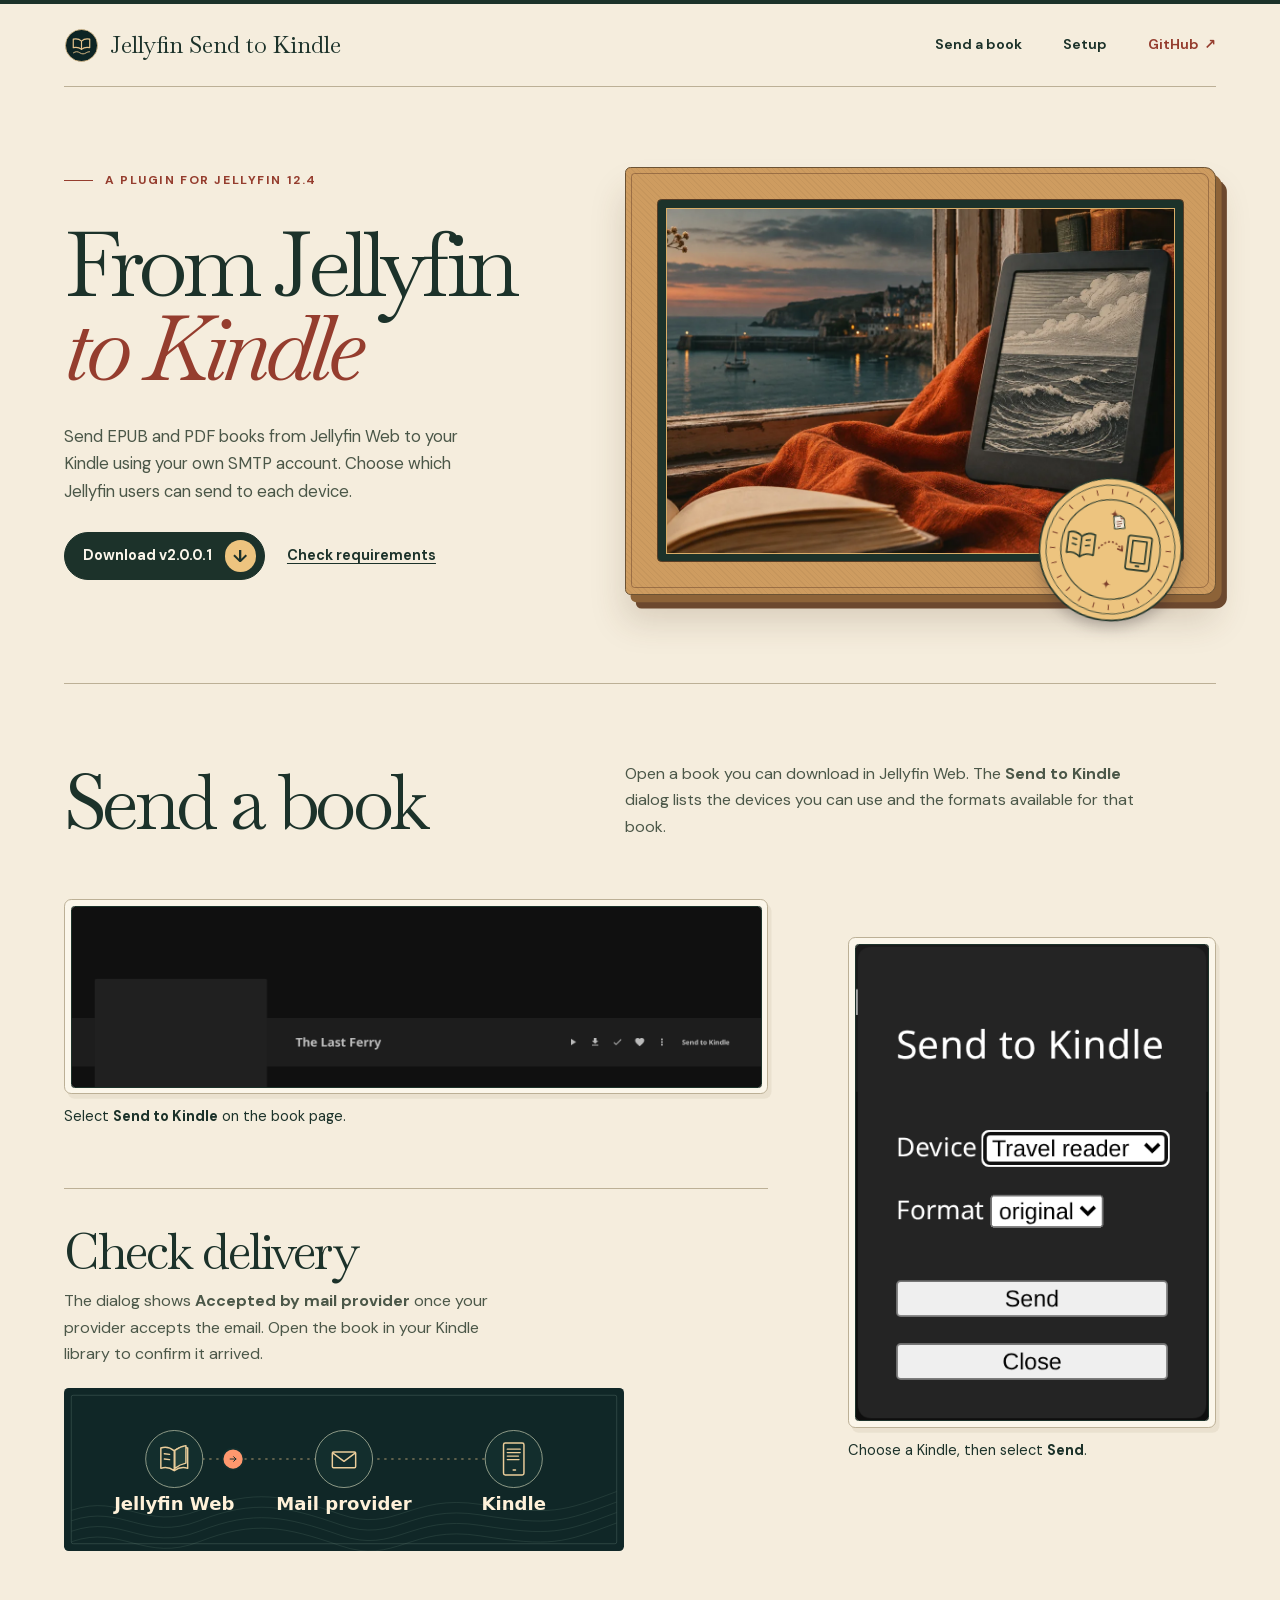
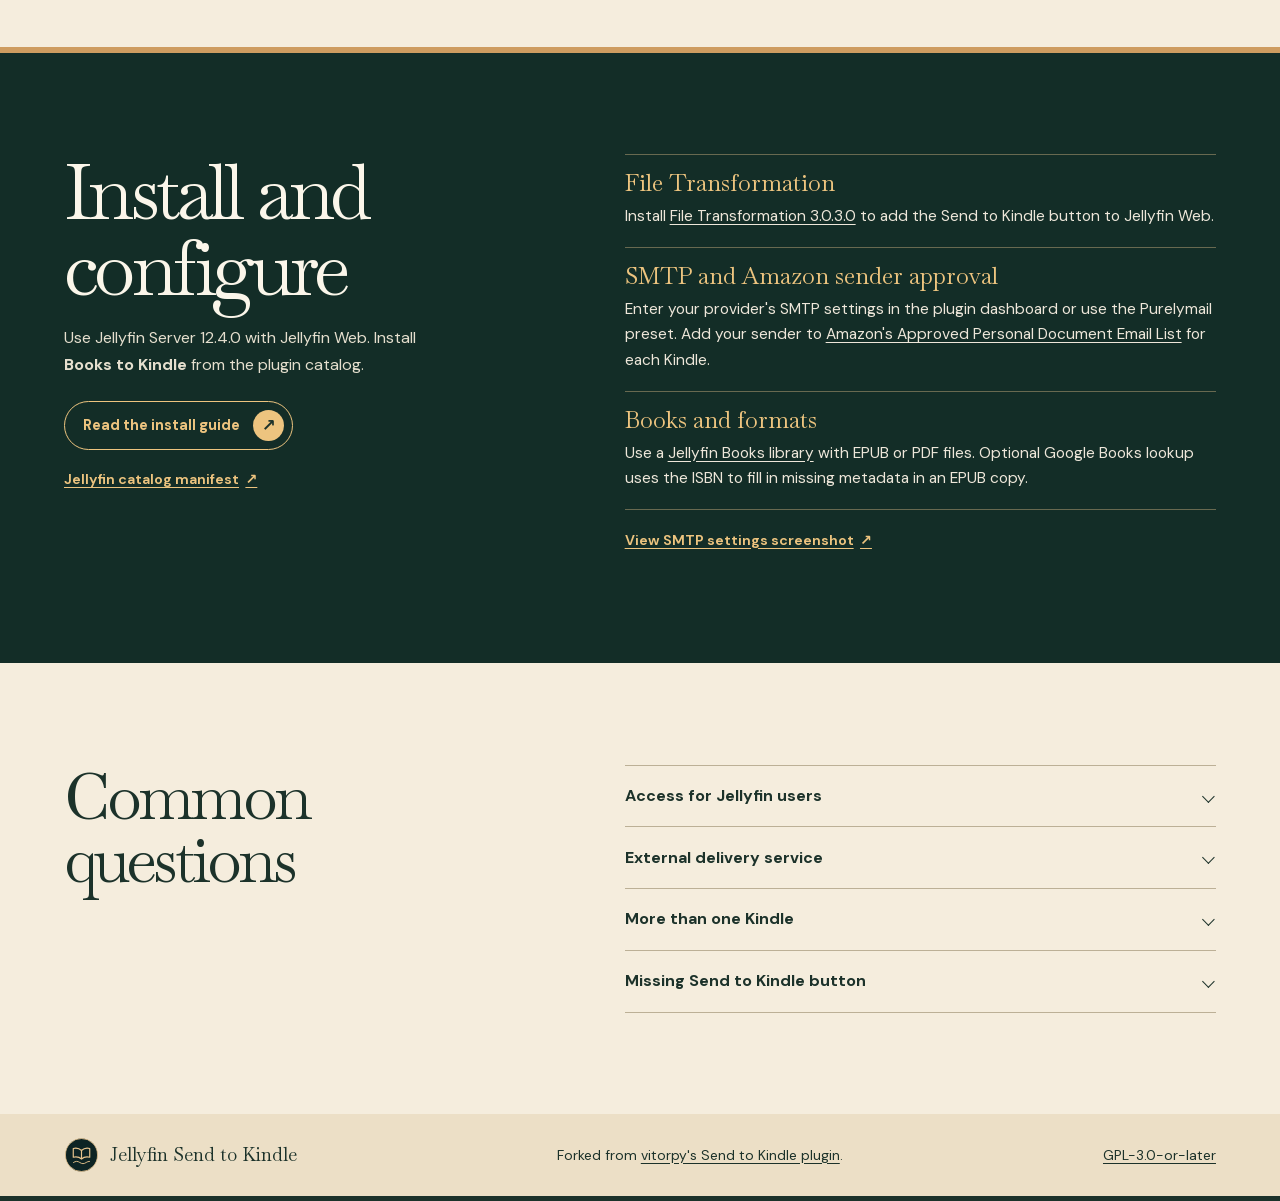
==== commit db7e3845: "Refine narrow layouts, reduced motion and setup instructions" ====
--- a/docs/index.html
+++ b/docs/index.html
@@ -72,7 +72,10 @@
           <div class="jacket-window">
             <img class="hero-image" src="assets/reading-room.webp" width="1440" height="720" alt="" fetchpriority="high">
           </div>
-          <img class="jacket-seal" src="assets/jacket-seal.svg" width="184" height="184" alt="">
+          <picture>
+            <source srcset="assets/jacket-seal.svg#still" media="(prefers-reduced-motion: reduce)">
+            <img class="jacket-seal" src="assets/jacket-seal.svg" width="184" height="184" alt="">
+          </picture>
         </div>
       </div>
     </section>
@@ -95,13 +98,13 @@
           </a>
           <figcaption>Choose a Kindle, then select <strong>Send</strong>.</figcaption>
         </figure>
-      </div>
-      <div class="route">
-        <div class="route-copy">
-          <h3>Check delivery</h3>
-          <p>The dialog shows <strong>Accepted by mail provider</strong> once your provider accepts the email. Open the book in your Kindle library to confirm it arrived.</p>
+        <div class="route">
+          <div class="route-copy">
+            <h3>Check delivery</h3>
+            <p>The dialog shows <strong>Accepted by mail provider</strong> once your provider accepts the email. Open the book in your Kindle library to confirm it arrived.</p>
+          </div>
+          <img src="assets/delivery-route.svg" alt="Jellyfin sends the book through your mail provider to Kindle" width="960" height="280" loading="lazy">
         </div>
-        <img src="assets/delivery-route.svg" alt="Jellyfin sends the book through your mail provider to Kindle" width="960" height="280" loading="lazy">
       </div>
     </section>
 
--- a/docs/site.css
+++ b/docs/site.css
@@ -74,12 +74,13 @@
   align-items: center;
   gap: clamp(2.1rem, 6vw, 7rem);
 }
-.hero-copy { padding-block: 0.65rem 1.2rem; }
+.hero-copy { container-type: inline-size; padding-block: 0.65rem 1.2rem; }
 .kicker { display: flex; align-items: center; gap: 0.75rem; color: var(--rust); font-size: 0.76rem; font-weight: 700; letter-spacing: 0.13em; line-height: 1.5; text-transform: uppercase; }
 .kicker::before { content: ""; width: 1.8rem; height: 1px; background: currentColor; }
 .hero h1 {
   margin-top: clamp(1.1rem, 2.6vw, 2rem);
-  font-size: clamp(3.8rem, 6.8vw, 7.6rem);
+  font-size: clamp(3.25rem, 6.5vw, 6rem);
+  font-size: clamp(3.25rem, 18.8cqi, 6.45rem);
   line-height: 0.93;
   letter-spacing: -0.065em;
 }
@@ -165,10 +166,11 @@
   display: grid;
   grid-template-columns: minmax(0, 1.9fr) minmax(0, 1fr);
   align-items: start;
-  gap: clamp(1.5rem, 6vw, 6rem);
+  column-gap: clamp(1.5rem, 6vw, 6rem);
+  row-gap: clamp(1.95rem, 4.6vw, 3.7rem);
   margin-top: clamp(2.4rem, 4.6vw, 4rem);
 }
-.screen-chooser { width: min(100%, 23rem); margin-top: clamp(0.8rem, 3vw, 2.5rem); justify-self: end; }
+.screen-chooser { grid-column: 2; grid-row: 1 / 3; width: min(100%, 23rem); margin-top: clamp(0.8rem, 3vw, 2.5rem); justify-self: end; }
 .screen a {
   display: block;
   padding: 0.35rem;
@@ -190,14 +192,12 @@
 figcaption { margin-top: 0.7rem; color: var(--ink); font-size: 0.91rem; }
 .route {
   display: grid;
-  grid-template-columns: minmax(0, 0.9fr) minmax(0, 1.1fr);
-  align-items: center;
-  gap: clamp(1.2rem, 6vw, 7rem);
-  margin-top: clamp(2.8rem, 6vw, 5rem);
-  padding-top: clamp(2.2rem, 4vw, 3.2rem);
+  grid-column: 1;
+  gap: 1.25rem;
+  padding-top: clamp(1.5rem, 3vw, 2.35rem);
   border-top: 1px solid var(--line);
 }
-.route img { width: 100%; height: auto; }
+.route img { width: min(100%, 35rem); height: auto; }
 .route-copy p { max-width: 27rem; margin-top: 0.7rem; }
 
 .setup {
@@ -236,7 +236,6 @@
 
 @media (max-width: 56rem) {
   .hero-inner { gap: 2.5rem; }
-  .hero h1 { font-size: clamp(3.45rem, 8vw, 5rem); }
   .jacket-window { aspect-ratio: 1.1; }
   .hero-image { object-position: 80% center; }
 }
@@ -248,7 +247,7 @@
   .hero h1 { font-size: clamp(3.4rem, 12vw, 6rem); }
   .jacket-window { aspect-ratio: 1.58; }
   .hero-image { object-position: 68% center; }
-  .screen-chooser { justify-self: start; margin-top: 0.3rem; }
+  .screen-chooser { grid-column: auto; grid-row: auto; justify-self: start; margin-top: 0.3rem; }
   .faq h2 { max-width: none; }
   .footer-inner { flex-wrap: wrap; gap: 0.4rem 1.25rem; }
 }
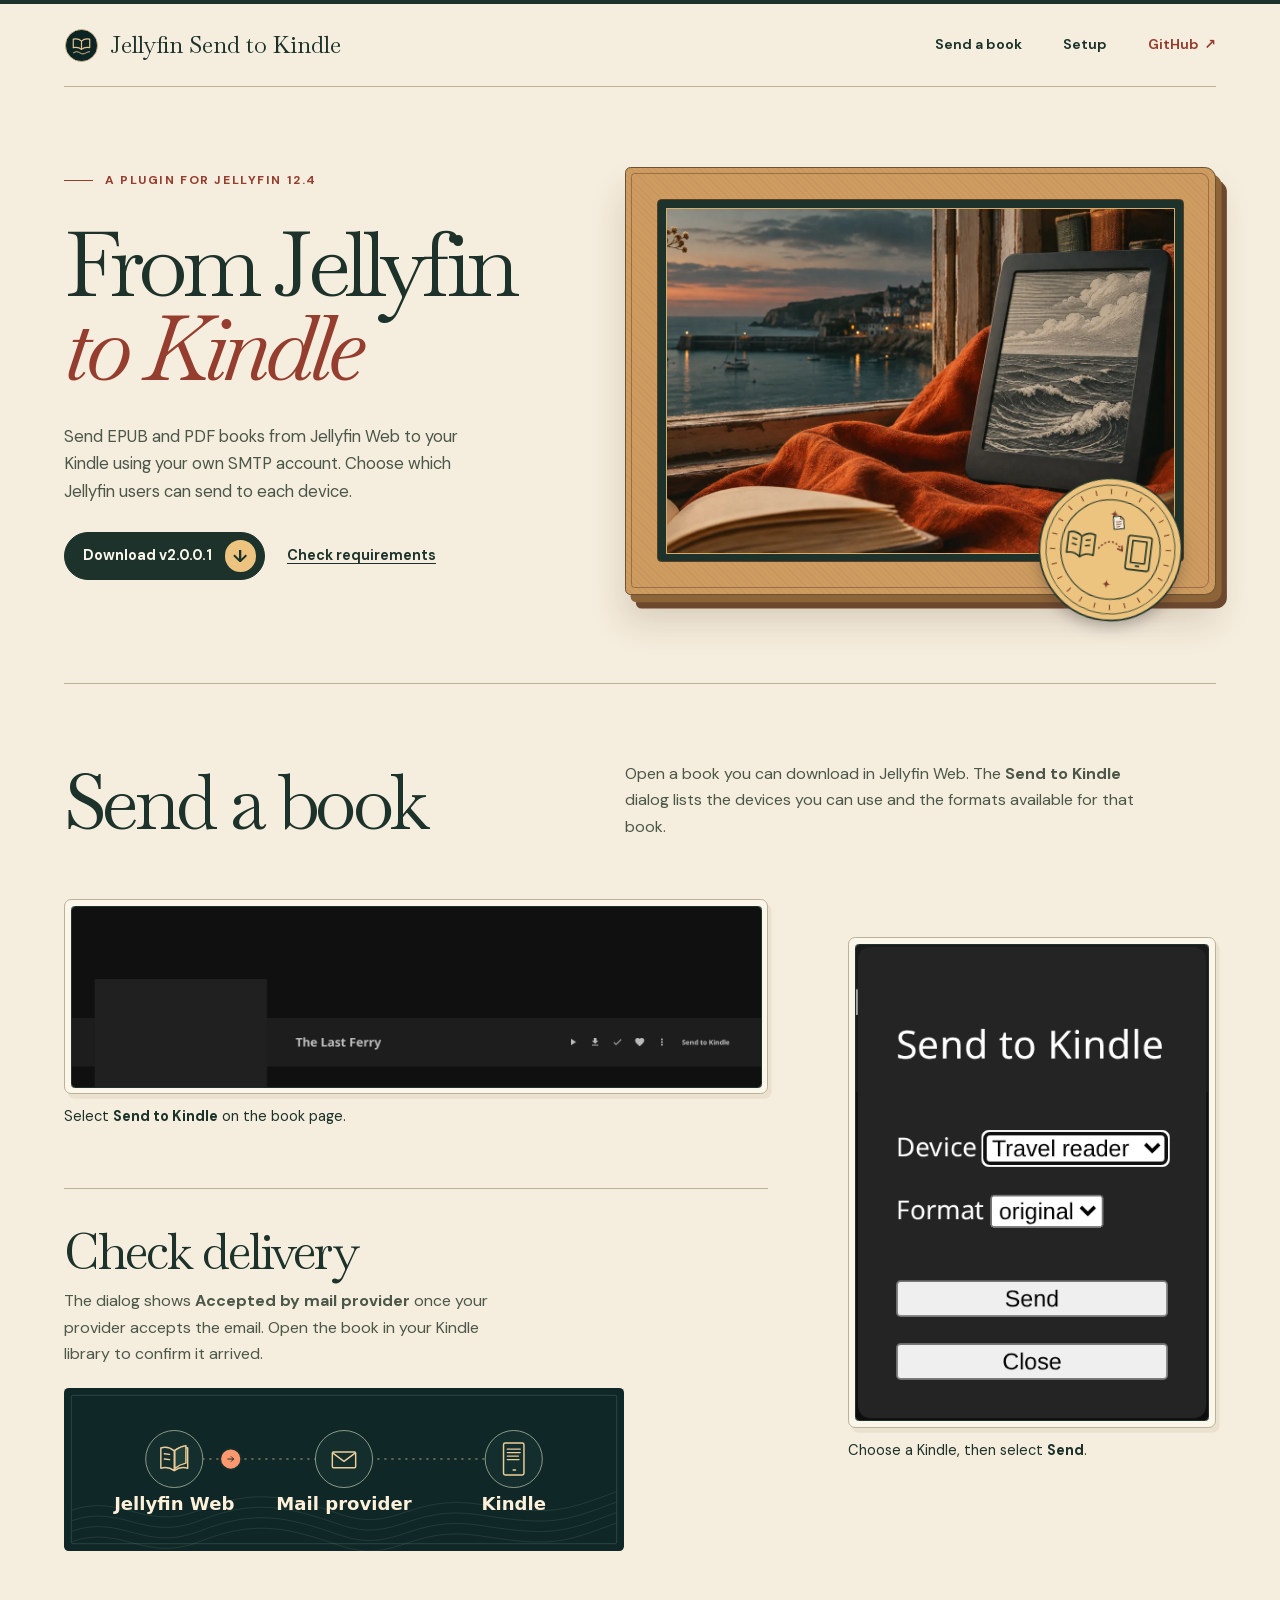
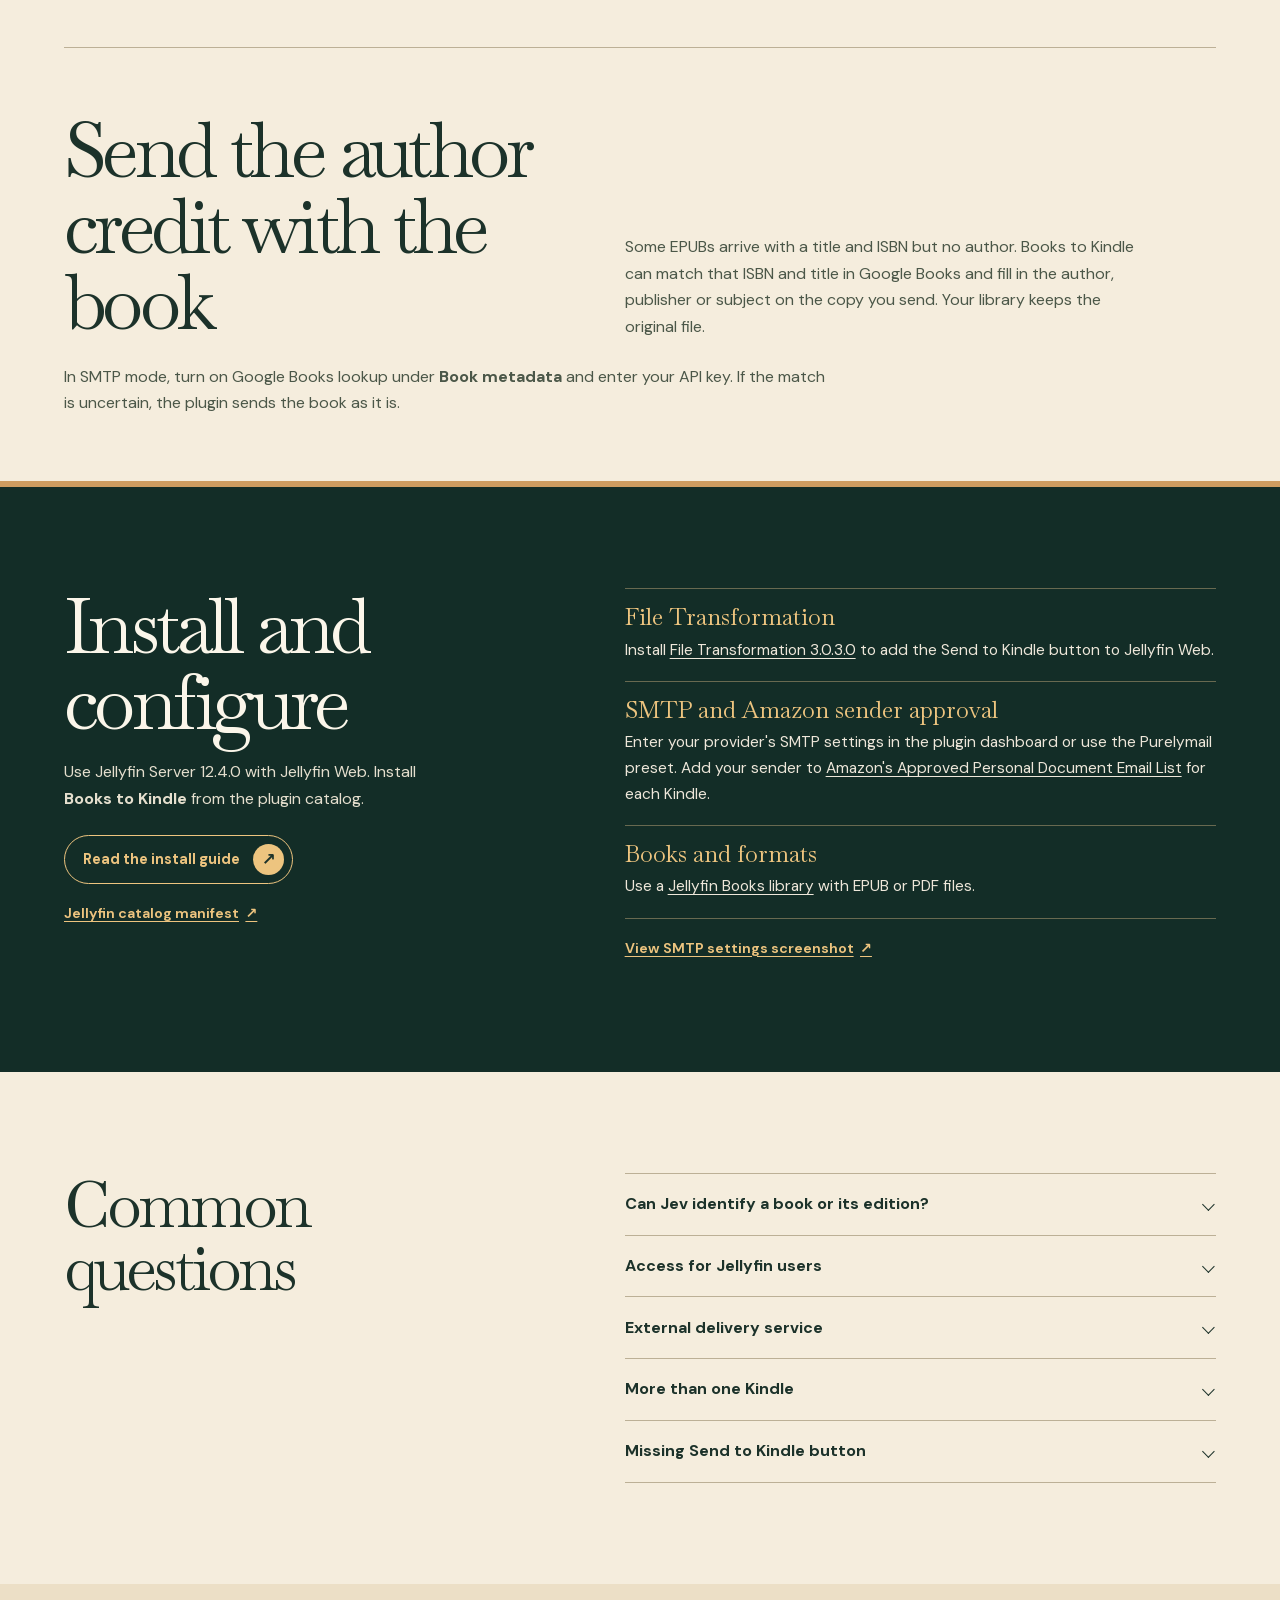
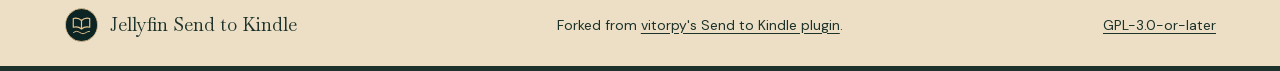
==== commit 73d5d59d: "Show how EPUB credit lookup works and explain the Jev trial" ====
--- a/docs/index.html
+++ b/docs/index.html
@@ -108,6 +108,14 @@
       </div>
     </section>
 
+    <section class="frame metadata-feature" aria-labelledby="metadata-title">
+      <div class="section-intro">
+        <h2 id="metadata-title">Send the author credit with the book</h2>
+        <p>Some EPUBs arrive with a title and ISBN but no author. Books to Kindle can match that ISBN and title in Google Books and fill in the author, publisher or subject on the copy you send. Your library keeps the original file.</p>
+      </div>
+      <p>In SMTP mode, turn on Google Books lookup under <strong>Book metadata</strong> and enter your API key. If the match is uncertain, the plugin sends the book as it is.</p>
+    </section>
+
     <section class="setup" id="setup" aria-labelledby="setup-title">
       <div class="frame setup-grid">
         <div class="section-intro setup-intro">
@@ -128,7 +136,7 @@
             </div>
             <div>
               <dt>Books and formats</dt>
-              <dd>Use a <a href="https://jellyfin.org/docs/general/server/media/books/">Jellyfin Books library</a> with EPUB or PDF files. Optional Google Books lookup uses the ISBN to fill in missing metadata in an EPUB copy.</dd>
+              <dd>Use a <a href="https://jellyfin.org/docs/general/server/media/books/">Jellyfin Books library</a> with EPUB or PDF files.</dd>
             </div>
           </dl>
           <a class="catalog-link" href="assets/admin-settings.png">View SMTP settings screenshot <span aria-hidden="true">↗</span></a>
@@ -139,6 +147,10 @@
     <section class="faq frame" aria-labelledby="faq-title">
       <h2 id="faq-title">Common questions</h2>
       <div class="faq-list">
+        <details>
+          <summary>Can Jev identify a book or its edition?</summary>
+          <p>In a separate PDF trial, TypeSafe Jev identified the work from the title and author. It left the PDF edition open because the available ISBNs belonged to the hardcover and EPUB. A catalog check gave the same answer. Jev remains experimental. The plugin ships with Google Books lookup for EPUBs.</p>
+        </details>
         <details>
           <summary>Access for Jellyfin users</summary>
           <p>In SMTP mode, open <strong>Jellyfin users</strong> for each Kindle. Leave the list empty to allow administrators only, or select the accounts that can use that Kindle. Users need permission to download the book.</p>
--- a/docs/site.css
+++ b/docs/site.css
@@ -206,6 +206,8 @@
   background: var(--sea);
   color: var(--ivory);
 }
+.metadata-feature { border-top: 1px solid var(--line); padding-block: clamp(2.5rem, 5vw, 5rem); }
+.metadata-feature > p { max-width: 48rem; margin-top: 1.5rem; color: var(--muted); }
 .setup-grid { display: grid; grid-template-columns: minmax(0, 0.9fr) minmax(0, 1.1fr); align-items: start; gap: clamp(2.4rem, 6vw, 7rem); }
 .setup-intro { display: block; }
 .setup-intro > p { max-width: 25rem; margin-top: 1.2rem; color: #e5dfce; }
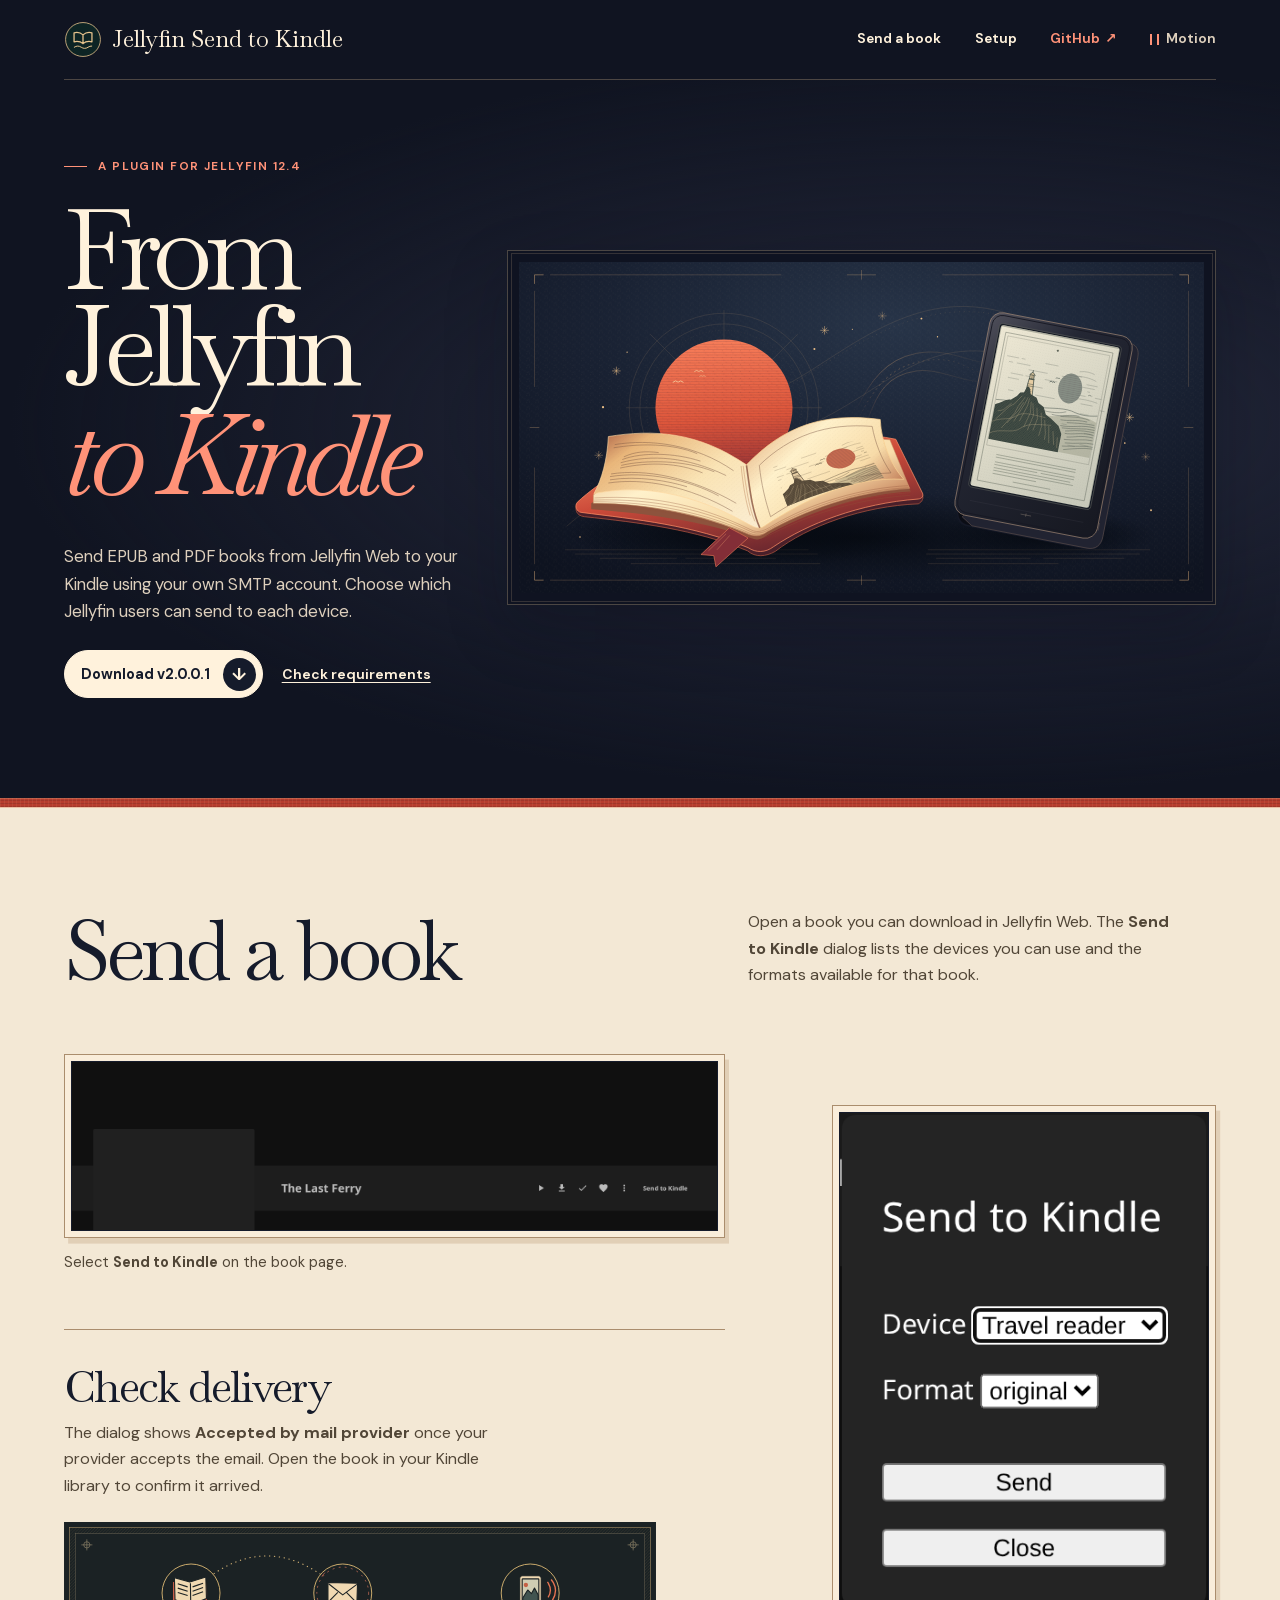
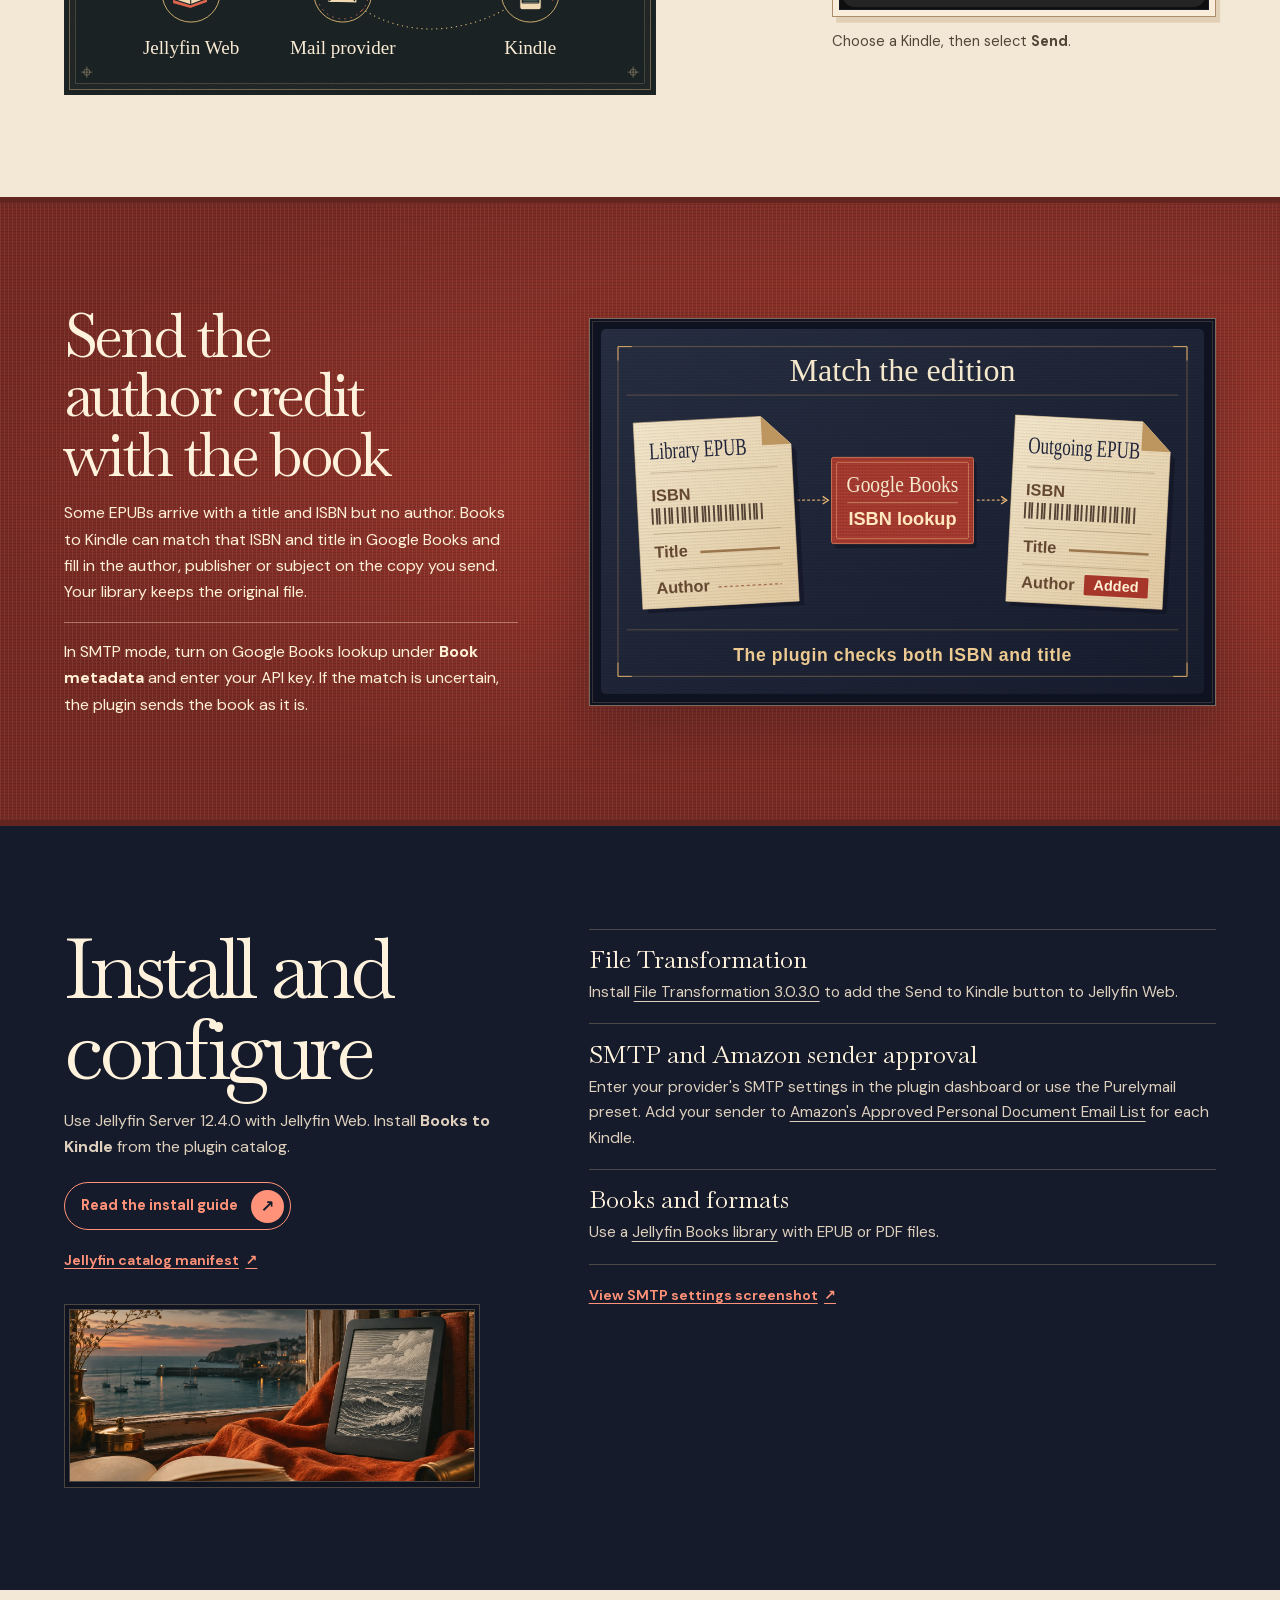
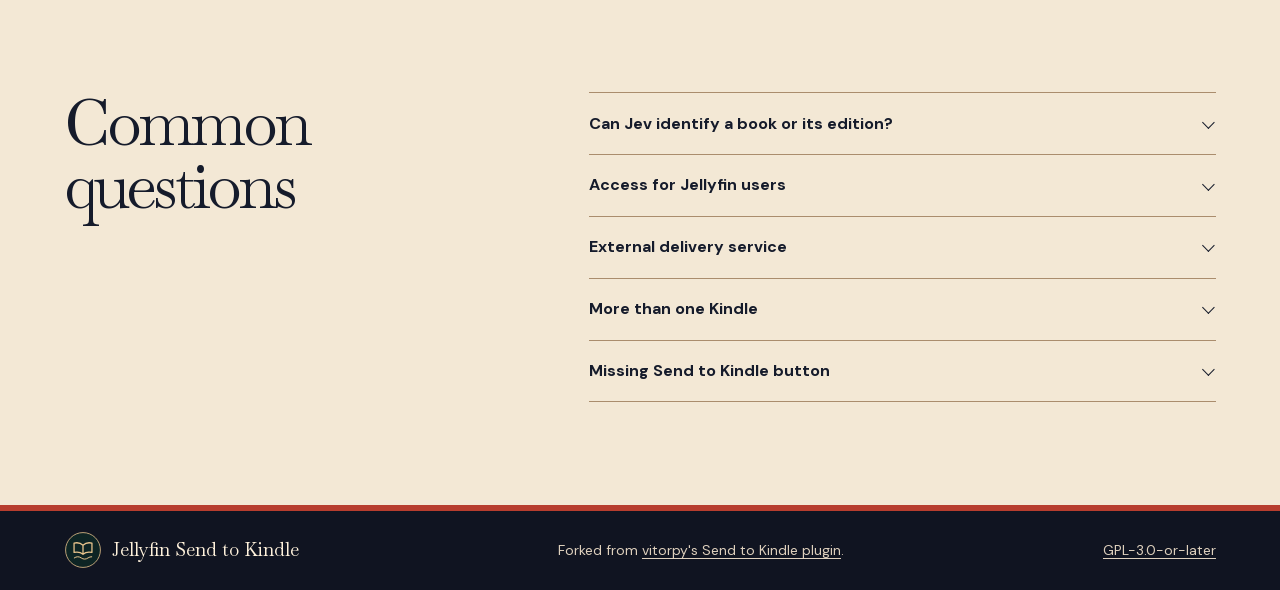
==== commit 3cdc67ce: "Illustrate book delivery and ISBN matching with animated print plates" ====
--- a/docs/index.html
+++ b/docs/index.html
@@ -6,7 +6,7 @@
   <title>Jellyfin Send to Kindle | Books to Kindle for Jellyfin 12.4</title>
   <meta name="description" content="Send EPUB and PDF books from Jellyfin Web to your Kindle using your own SMTP account. Install Books to Kindle for Jellyfin 12.4.">
   <link rel="canonical" href="https://adambkovacs.github.io/jellyfin-send-to-kindle/">
-  <meta name="theme-color" content="#f5eddd">
+  <meta name="theme-color" content="#151b2b">
   <meta property="og:type" content="website">
   <meta property="og:site_name" content="Jellyfin Send to Kindle">
   <meta property="og:title" content="Jellyfin Send to Kindle">
@@ -16,15 +16,16 @@
   <meta property="og:image:type" content="image/jpeg">
   <meta property="og:image:width" content="1200">
   <meta property="og:image:height" content="600">
-  <meta property="og:image:alt" content="Jellyfin to Kindle, with a Kindle beside a window overlooking the water">
+  <meta property="og:image:alt" content="From Jellyfin to Kindle beside an illustration of a book and an e-reader">
   <meta name="twitter:card" content="summary_large_image">
   <meta name="twitter:title" content="Jellyfin Send to Kindle">
   <meta name="twitter:description" content="Send EPUB and PDF books from Jellyfin Web to your Kindle using your own SMTP account. Install Books to Kindle for Jellyfin 12.4.">
   <meta name="twitter:image" content="https://adambkovacs.github.io/jellyfin-send-to-kindle/assets/social-card.jpg">
-  <meta name="twitter:image:alt" content="Jellyfin to Kindle, with a Kindle beside a window overlooking the water">
+  <meta name="twitter:image:alt" content="From Jellyfin to Kindle beside an illustration of a book and an e-reader">
   <link rel="icon" href="assets/mark.svg" type="image/svg+xml">
   <link rel="preload" href="assets/fonts/baskervville.woff2" as="font" type="font/woff2" crossorigin>
   <link rel="stylesheet" href="site.css">
+  <script src="motion.js" defer></script>
   <script type="application/ld+json">
     {
       "@context": "https://schema.org",
@@ -52,6 +53,9 @@
         <a href="#workflow">Send a book</a>
         <a href="#setup">Setup</a>
         <a class="nav-source" href="https://github.com/adambkovacs/jellyfin-send-to-kindle">GitHub <span aria-hidden="true">↗</span></a>
+        <button class="motion-toggle" type="button" aria-pressed="true" hidden>
+          <span class="motion-indicator" aria-hidden="true"></span> Motion
+        </button>
       </nav>
     </div>
   </header>
@@ -61,70 +65,75 @@
       <div class="frame hero-inner">
         <div class="hero-copy">
           <p class="kicker">A plugin for Jellyfin 12.4</p>
-          <h1 id="hero-title">From Jellyfin<br> <em>to Kindle</em></h1>
+          <h1 id="hero-title"><span>From</span> <span>Jellyfin</span> <em>to Kindle</em></h1>
           <p class="hero-lede">Send EPUB and PDF books from Jellyfin Web to your Kindle using your own SMTP account. Choose which Jellyfin users can send to each device.</p>
           <div class="actions">
             <a class="button" href="https://github.com/adambkovacs/jellyfin-send-to-kindle/releases/tag/v2.0.0.1">Download v2.0.0.1 <span aria-hidden="true">↓</span></a>
             <a class="text-link" href="#setup">Check requirements</a>
           </div>
         </div>
-        <div class="jacket" aria-hidden="true">
-          <div class="jacket-window">
-            <img class="hero-image" src="assets/reading-room.webp" width="1440" height="720" alt="" fetchpriority="high">
-          </div>
-          <picture>
-            <source srcset="assets/jacket-seal.svg#still" media="(prefers-reduced-motion: reduce)">
-            <img class="jacket-seal" src="assets/jacket-seal.svg" width="184" height="184" alt="">
-          </picture>
-        </div>
+        <figure class="press-plate">
+          <img src="assets/press-to-reader-still.svg" data-motion-source="assets/press-to-reader.svg"
+               width="1280" height="620" alt="Pages from an open book travel into a Kindle" fetchpriority="high">
+        </figure>
       </div>
     </section>
 
     <section class="workflow frame" id="workflow" aria-labelledby="workflow-title">
-      <div class="section-intro workflow-intro">
+      <div class="section-intro workflow-intro" data-reveal>
         <h2 id="workflow-title">Send a book</h2>
         <p>Open a book you can download in Jellyfin Web. The <strong>Send to Kindle</strong> dialog lists the devices you can use and the formats available for that book.</p>
       </div>
       <div class="screens">
-        <figure class="screen screen-action">
+        <figure class="screen screen-action" data-reveal>
           <a href="assets/book-action.png" aria-label="Open full-size book detail screenshot">
             <img src="assets/book-action.png" width="1516" height="396" alt="The Send to Kindle button on a Jellyfin book page" loading="lazy">
           </a>
           <figcaption>Select <strong>Send to Kindle</strong> on the book page.</figcaption>
         </figure>
-        <figure class="screen screen-chooser">
+        <figure class="screen screen-chooser" data-reveal>
           <a href="assets/chooser.png" aria-label="Open full-size Send to Kindle dialog screenshot">
             <img src="assets/chooser.png" width="404" height="544" alt="The Send to Kindle dialog with device and format selectors" loading="lazy">
           </a>
           <figcaption>Choose a Kindle, then select <strong>Send</strong>.</figcaption>
         </figure>
-        <div class="route">
+        <div class="route" data-reveal>
           <div class="route-copy">
             <h3>Check delivery</h3>
             <p>The dialog shows <strong>Accepted by mail provider</strong> once your provider accepts the email. Open the book in your Kindle library to confirm it arrived.</p>
           </div>
-          <img src="assets/delivery-route.svg" alt="Jellyfin sends the book through your mail provider to Kindle" width="960" height="280" loading="lazy">
+          <img class="route-plate" src="assets/delivery-route-still.svg" data-motion-source="assets/delivery-route.svg"
+               alt="Jellyfin sends the book through your mail provider to Kindle" width="960" height="280" loading="lazy">
         </div>
       </div>
     </section>
 
-    <section class="frame metadata-feature" aria-labelledby="metadata-title">
-      <div class="section-intro">
-        <h2 id="metadata-title">Send the author credit with the book</h2>
-        <p>Some EPUBs arrive with a title and ISBN but no author. Books to Kindle can match that ISBN and title in Google Books and fill in the author, publisher or subject on the copy you send. Your library keeps the original file.</p>
+    <section class="metadata-feature" aria-labelledby="metadata-title">
+      <div class="frame metadata-grid">
+        <div class="metadata-copy" data-reveal>
+          <h2 id="metadata-title">Send the author credit with the book</h2>
+          <p>Some EPUBs arrive with a title and ISBN but no author. Books to Kindle can match that ISBN and title in Google Books and fill in the author, publisher or subject on the copy you send. Your library keeps the original file.</p>
+          <p>In SMTP mode, turn on Google Books lookup under <strong>Book metadata</strong> and enter your API key. If the match is uncertain, the plugin sends the book as it is.</p>
+        </div>
+        <figure class="proof-plate" data-reveal>
+          <img src="assets/edition-proof-still.svg" data-motion-source="assets/edition-proof.svg"
+               width="960" height="580" alt="An EPUB with a missing author credit is matched by ISBN and title. Google Books metadata is added to the outgoing copy." loading="lazy">
+        </figure>
       </div>
-      <p>In SMTP mode, turn on Google Books lookup under <strong>Book metadata</strong> and enter your API key. If the match is uncertain, the plugin sends the book as it is.</p>
     </section>
 
     <section class="setup" id="setup" aria-labelledby="setup-title">
       <div class="frame setup-grid">
-        <div class="section-intro setup-intro">
+        <div class="setup-intro" data-reveal>
           <h2 id="setup-title">Install and configure</h2>
           <p>Use Jellyfin Server 12.4.0 with Jellyfin Web. Install <strong>Books to Kindle</strong> from the plugin catalog.</p>
           <a class="button button-outline" href="https://github.com/adambkovacs/jellyfin-send-to-kindle/tree/books/12.4#install">Read the install guide <span aria-hidden="true">↗</span></a>
           <a class="catalog-link" href="manifest.json">Jellyfin catalog manifest <span aria-hidden="true">↗</span></a>
+          <figure class="reading-room" aria-hidden="true">
+            <img src="assets/reading-room.webp" alt="" width="1440" height="720" loading="lazy">
+          </figure>
         </div>
-        <div>
+        <div data-reveal>
           <dl class="requirements">
             <div>
               <dt>File Transformation</dt>
@@ -145,8 +154,8 @@
     </section>
 
     <section class="faq frame" aria-labelledby="faq-title">
-      <h2 id="faq-title">Common questions</h2>
-      <div class="faq-list">
+      <h2 id="faq-title" data-reveal>Common questions</h2>
+      <div class="faq-list" data-reveal>
         <details>
           <summary>Can Jev identify a book or its edition?</summary>
           <p>In a separate PDF trial, TypeSafe Jev identified the work from the title and author. It left the PDF edition open because the available ISBNs belonged to the hardcover and EPUB. A catalog check gave the same answer. Jev remains experimental. The plugin ships with Google Books lookup for EPUBs.</p>
--- a/docs/site.css
+++ b/docs/site.css
@@ -20,250 +20,313 @@
 
 :root {
   color-scheme: light;
-  --paper: #f5eddd;
-  --ivory: #fbf6ea;
-  --ink: #1c322a;
-  --muted: #4b5748;
-  --sea: #132d27;
-  --gold: #edc47f;
-  --rust: #953d2e;
-  --line: #bcb096;
+  --ink: #151b2b;
+  --night: #101421;
+  --paper: #f3e8d5;
+  --ivory: #fff2dc;
+  --page-copy: #514637;
+  --night-copy: #ded0bd;
+  --red: #b73d2e;
+  --coral: #ff9278;
+  --line: #aa8d6d;
+  --dark-line: #bfa68357;
+  --cloth: repeating-linear-gradient(90deg, #f9d8a915 0 1px, transparent 1px 4px),
+           repeating-linear-gradient(0deg, #21121b24 0 1px, transparent 1px 3px);
   --serif: Baskervville, "Palatino Linotype", Georgia, serif;
   --sans: "DM Sans", system-ui, sans-serif;
-  --ease: cubic-bezier(.22, .7, .2, 1);
+  --ease: cubic-bezier(.24, .75, .24, 1);
+  --measure: clamp(3.25rem, 8vw, 7.5rem);
 }
 
 *, *::before, *::after { box-sizing: border-box; }
-html { scroll-behavior: smooth; }
+[hidden] { display: none !important; }
 body { margin: 0; background: var(--paper); color: var(--ink); font: 1rem/1.65 var(--sans); }
 img { display: block; max-width: 100%; }
-a { color: inherit; text-underline-offset: 0.22em; }
+a { color: inherit; text-underline-offset: 0.24em; }
 a:hover { text-decoration-thickness: 0.13em; }
-a:focus-visible, summary:focus-visible { outline: 2px solid currentColor; outline-offset: 5px; }
+a:focus-visible, button:focus-visible, summary:focus-visible { outline: 2px solid currentColor; outline-offset: 5px; }
 p, figure, dl, dd { margin: 0; }
 h1, h2, h3 { margin: 0; font-family: var(--serif); font-weight: 400; }
-h2 { font-size: clamp(2.9rem, 6vw, 5.6rem); line-height: 0.99; letter-spacing: -0.06em; }
-h3 { font-size: clamp(2rem, 4vw, 3.15rem); line-height: 1; letter-spacing: -0.045em; }
-.frame { width: min(100% - clamp(2.5rem, 10vw, 10rem), 80rem); margin-inline: auto; }
+h2 { font-size: clamp(2.9rem, 6.5vw, 6.25rem); line-height: 0.98; letter-spacing: -0.06em; }
+h3 { font-size: clamp(2.1rem, 3.45vw, 3.1rem); line-height: 1.05; letter-spacing: -0.045em; }
+.frame { width: min(100% - clamp(2.25rem, 10vw, 10rem), 82rem); margin-inline: auto; }
 
 .skip-link {
   position: absolute;
-  z-index: 3;
+  z-index: 5;
   top: 1rem;
   left: 1rem;
   padding: 0.75rem 1rem;
+  background: var(--ivory);
+  color: var(--ink);
   transform: translateY(-250%);
-  background: var(--ivory);
-}
+}
+
 .skip-link:focus { transform: translateY(0); }
-
-.masthead { border-top: 0.3rem solid var(--ink); }
-.masthead-inner, .footer-inner { display: flex; align-items: center; justify-content: space-between; gap: 1rem; }
-.masthead-inner { min-height: 5.2rem; border-bottom: 1px solid var(--line); }
-.wordmark { display: inline-flex; align-items: center; gap: 0.65rem; font: clamp(1.15rem, 2.1vw, 1.48rem)/1.1 var(--serif); text-decoration: none; }
-.wordmark img { width: 2.2rem; height: 2.2rem; }
-.masthead nav { display: flex; align-items: center; gap: clamp(0.9rem, 3.2vw, 2.65rem); font-size: 0.88rem; font-weight: 650; }
-.masthead nav a { display: inline-flex; align-items: center; gap: 0.35rem; min-height: 2.75rem; text-decoration: none; }
-.masthead nav a:hover { color: var(--rust); text-decoration: underline; }
-.masthead nav .nav-source { color: var(--rust); }
-
-.hero { padding-block: clamp(2.5rem, 5.8vw, 5.5rem) clamp(4.5rem, 6.5vw, 6.5rem); }
+.masthead { background: var(--night); color: var(--ivory); }
+.masthead-inner, .footer-inner { display: flex; align-items: center; justify-content: space-between; gap: 1rem 2rem; }
+.masthead-inner { min-height: 5rem; border-bottom: 1px solid var(--dark-line); }
+
+.wordmark {
+  display: inline-flex;
+  align-items: center;
+  gap: 0.65rem;
+  font: clamp(1.15rem, 2.1vw, 1.45rem)/1.08 var(--serif);
+  text-decoration: none;
+}
+
+.wordmark img { flex: none; width: 2.35rem; height: 2.35rem; }
+.masthead nav { display: flex; align-items: center; gap: clamp(0.85rem, 2.7vw, 2.1rem); font-size: 0.85rem; font-weight: 650; }
+.masthead nav a { display: inline-flex; align-items: center; gap: 0.3rem; min-height: 2.75rem; text-decoration: none; }
+.masthead nav a:is(:hover, :focus-visible), .footer a:is(:hover, :focus-visible) { color: var(--coral); }
+.masthead nav .nav-source { color: var(--coral); }
+.motion-toggle {
+  display: inline-flex;
+  align-items: center;
+  gap: 0.42rem;
+  min-height: 2.75rem;
+  padding: 0;
+  border: 0;
+  background: transparent;
+  color: var(--night-copy);
+  font: inherit;
+  cursor: pointer;
+}
+
+.motion-toggle:is(:hover, :focus-visible) { color: var(--ivory); }
+.motion-indicator {
+  width: 0.58rem;
+  height: 0.68rem;
+  border-inline: 2px solid currentColor;
+  color: var(--coral);
+}
+
+.motion-toggle[aria-pressed="false"] .motion-indicator {
+  width: 0;
+  height: 0;
+  margin-right: 0.04rem;
+  border-block: 0.34rem solid transparent;
+  border-left: 0.52rem solid currentColor;
+  border-right: 0;
+}
+
+.hero {
+  position: relative;
+  padding-block: clamp(2.6rem, 6vw, 6rem) clamp(3.3rem, 7.8vw, 7.6rem);
+  border-bottom: 0.62rem solid var(--red);
+  background: radial-gradient(ellipse at 74% 48%, #24283b, transparent 70%), var(--night);
+  color: var(--ivory);
+}
+
+.hero::after {
+  position: absolute;
+  inset: auto 0 -0.62rem;
+  height: 0.62rem;
+  border-block: 1px solid #e58f6b75;
+  background: var(--cloth);
+  content: "";
+}
+
 .hero-inner {
   display: grid;
-  grid-template-columns: minmax(0, 0.9fr) minmax(0, 1.1fr);
-  align-items: center;
-  gap: clamp(2.1rem, 6vw, 7rem);
-}
-.hero-copy { container-type: inline-size; padding-block: 0.65rem 1.2rem; }
-.kicker { display: flex; align-items: center; gap: 0.75rem; color: var(--rust); font-size: 0.76rem; font-weight: 700; letter-spacing: 0.13em; line-height: 1.5; text-transform: uppercase; }
-.kicker::before { content: ""; width: 1.8rem; height: 1px; background: currentColor; }
+  grid-template-columns: minmax(0, .72fr) minmax(0, 1.28fr);
+  align-items: center;
+  gap: clamp(1.6rem, 3.5vw, 3.75rem);
+}
+
+.hero-copy { container-type: inline-size; }
+.kicker {
+  display: flex;
+  align-items: center;
+  gap: 0.7rem;
+  color: var(--coral);
+  font-size: 0.74rem;
+  font-weight: 650;
+  letter-spacing: 0.12em;
+  text-transform: uppercase;
+}
+
+.kicker::before { content: ""; flex: 0 0 1.45rem; height: 1px; background: currentColor; }
 .hero h1 {
-  margin-top: clamp(1.1rem, 2.6vw, 2rem);
-  font-size: clamp(3.25rem, 6.5vw, 6rem);
-  font-size: clamp(3.25rem, 18.8cqi, 6.45rem);
-  line-height: 0.93;
-  letter-spacing: -0.065em;
-}
-.hero h1 em { color: var(--rust); }
-.hero-lede { max-width: 25rem; margin-top: clamp(1.35rem, 2.8vw, 2rem); color: var(--muted); font-size: clamp(1.03rem, 1.3vw, 1.18rem); }
-.actions { display: flex; align-items: center; flex-wrap: wrap; gap: 0.45rem 1.4rem; margin-top: 1.65rem; }
+  margin-top: clamp(1.05rem, 3vw, 1.65rem);
+  font-size: clamp(4rem, 9vw, 8.25rem);
+  font-size: clamp(3.75rem, 28cqi, 8.25rem);
+  line-height: 0.86;
+  letter-spacing: -0.075em;
+}
+
+.hero h1 span, .hero h1 em { display: block; }
+.hero h1 em { margin-top: .055em; padding-bottom: .08em; color: var(--coral); line-height: .98; }
+.hero-lede { max-width: 25rem; margin-top: 1.5rem; color: var(--night-copy); font-size: clamp(1rem, 1.3vw, 1.13rem); }
+.actions { display: flex; align-items: center; flex-wrap: wrap; gap: 0.5rem 1.15rem; margin-top: 1.55rem; }
 .button {
   display: inline-flex;
   align-items: center;
-  gap: 0.85rem;
-  min-height: 3.05rem;
-  padding: 0.44rem 0.45rem 0.44rem 1.1rem;
-  border: 1px solid var(--ink);
+  justify-content: space-between;
+  gap: 0.8rem;
+  width: fit-content;
+  min-height: 3rem;
+  padding: 0.38rem 0.4rem 0.38rem 1.02rem;
+  border: 1px solid var(--ivory);
   border-radius: 999px;
-  background: var(--ink);
-  color: var(--ivory);
+  background: var(--ivory);
+  color: var(--ink);
   font-size: 0.9rem;
   font-weight: 700;
   text-decoration: none;
-  transition: background-color 220ms var(--ease), border-color 220ms var(--ease), transform 220ms var(--ease);
-}
-.button:hover { border-color: var(--rust); background: var(--rust); }
-.button:active { transform: scale(0.98); }
-.button:focus-visible { outline-color: var(--ink); }
+  white-space: nowrap;
+}
+
+.button:is(:hover, :focus-visible) { border-color: var(--coral); background: var(--coral); }
+.button:focus-visible { outline-color: var(--ivory); }
 .button span {
   display: grid;
-  width: 1.95rem;
-  height: 1.95rem;
+  width: 2.05rem;
+  height: 2.05rem;
   place-items: center;
   border-radius: 50%;
-  background: var(--gold);
-  color: var(--ink);
-  font-size: 1.05rem;
+  background: var(--ink);
+  color: var(--ivory);
+  font-size: 1.04rem;
   line-height: 1;
-  transition: transform 220ms var(--ease);
-}
-.button:hover span { transform: rotate(-10deg); }
-.text-link { display: inline-flex; align-items: center; min-height: 2.75rem; color: var(--ink); font-size: 0.9rem; font-weight: 650; }
-
-.jacket {
+}
+
+.text-link { display: inline-flex; align-items: center; min-height: 2.75rem; font-size: 0.87rem; font-weight: 650; }
+.text-link:is(:hover, :focus-visible) { color: var(--coral); }
+
+.press-plate, .proof-plate {
   position: relative;
-  padding: clamp(0.85rem, 2.45vw, 2rem);
-  border: 1px solid #6b5233;
-  border-radius: 0.35rem 0.7rem 0.7rem 0.35rem;
-  background: repeating-linear-gradient(45deg, #4228170d 0 1px, transparent 1px 4px), #ce9c60;
-  box-shadow: 0.35rem 0.45rem 0 #8d6338, 0.68rem 0.85rem 0 #6c482e, 0 1.6rem 2.2rem #5237192e;
-}
-.jacket::before {
+  padding: clamp(0.3rem, 0.85vw, 0.75rem);
+  border: 1px solid var(--dark-line);
+  background: #0f1321;
+  box-shadow: 0 1.5rem 3.6rem #080b173f;
+}
+
+.press-plate::before, .proof-plate::before {
   position: absolute;
-  inset: 0.35rem;
-  border: 1px solid #6e472f86;
-  border-radius: 0.22rem 0.5rem 0.5rem 0.22rem;
+  inset: 0.14rem;
+  border: 1px solid #bfa68336;
   pointer-events: none;
   content: "";
 }
-.jacket-window {
-  overflow: hidden;
-  aspect-ratio: 1.45;
-  padding: clamp(0.28rem, 0.6vw, 0.5rem);
-  border: 1px solid #593d25;
-  border-radius: 0.28rem;
-  background: var(--ink);
-}
-.hero-image { width: 100%; height: 100%; object-fit: cover; object-position: 75% center; border: 1px solid #d9ad68; }
-.jacket-seal {
-  position: absolute;
-  right: clamp(0.8rem, 2.5vw, 2.25rem);
-  bottom: clamp(-2.15rem, -2.2vw, -0.85rem);
-  width: clamp(5rem, 11.3vw, 10rem);
-  height: auto;
-  filter: drop-shadow(0 0.35rem 0.45rem #2b1e1f4f);
-  transform: rotate(7deg);
-}
-
-.workflow {
-  padding-block: clamp(2.8rem, 6vw, 5rem) clamp(4rem, 7.5vw, 7rem);
-  border-top: 1px solid var(--line);
-}
-.section-intro { display: grid; grid-template-columns: minmax(0, 0.9fr) minmax(0, 1.1fr); align-items: end; gap: clamp(1rem, 6vw, 7rem); }
-.section-intro > p, .route-copy p, .faq-list p { color: var(--muted); }
-.section-intro > p { max-width: 32rem; }
+
+.press-plate img, .proof-plate img { width: 100%; height: auto; }
+
+.workflow { padding-block: var(--measure); }
+.section-intro { display: grid; grid-template-columns: minmax(0, 1.13fr) minmax(0, .87fr); align-items: end; gap: 1.15rem clamp(1.5rem, 6vw, 7rem); }
+.workflow-intro > p { max-width: 27rem; padding-bottom: .25rem; color: var(--page-copy); }
 .screens {
   display: grid;
-  grid-template-columns: minmax(0, 1.9fr) minmax(0, 1fr);
+  grid-template-columns: minmax(0, 1.65fr) minmax(0, 1fr);
   align-items: start;
-  column-gap: clamp(1.5rem, 6vw, 6rem);
-  row-gap: clamp(1.95rem, 4.6vw, 3.7rem);
-  margin-top: clamp(2.4rem, 4.6vw, 4rem);
-}
-.screen-chooser { grid-column: 2; grid-row: 1 / 3; width: min(100%, 23rem); margin-top: clamp(0.8rem, 3vw, 2.5rem); justify-self: end; }
+  column-gap: clamp(1.6rem, 7.1vw, 7.4rem);
+  row-gap: clamp(1.65rem, 4.3vw, 3.6rem);
+  margin-top: clamp(2.1rem, 4.8vw, 4.3rem);
+}
+
+.screen-chooser { grid-column: 2; grid-row: 1 / 3; width: min(100%, 24rem); margin-top: clamp(0.6rem, 4vw, 3.6rem); justify-self: end; }
 .screen a {
   display: block;
   padding: 0.35rem;
-  overflow: hidden;
   border: 1px solid var(--line);
-  border-radius: 0.45rem;
-  background: var(--ivory);
-  box-shadow: 0.22rem 0.3rem 0 #b9ad932e;
-}
-.screen img {
-  width: 100%;
-  height: auto;
-  border: 1px solid var(--ink);
-  border-radius: 0.22rem;
-  background: #14162a;
-  transition: filter 220ms var(--ease);
-}
-.screen a:hover img { filter: brightness(1.12); }
-figcaption { margin-top: 0.7rem; color: var(--ink); font-size: 0.91rem; }
-.route {
-  display: grid;
-  grid-column: 1;
-  gap: 1.25rem;
-  padding-top: clamp(1.5rem, 3vw, 2.35rem);
-  border-top: 1px solid var(--line);
-}
-.route img { width: min(100%, 35rem); height: auto; }
-.route-copy p { max-width: 27rem; margin-top: 0.7rem; }
-
-.setup {
-  padding-block: clamp(4rem, 7.9vw, 7.25rem);
-  border-top: 0.4rem solid #ce9c60;
-  background: var(--sea);
+  background: #f9edda;
+  box-shadow: 0.26rem 0.35rem #ac855b40;
+}
+
+.screen img { width: 100%; height: auto; border: 1px solid var(--ink); background: var(--ink); }
+.screen a:is(:hover, :focus-visible) { border-color: var(--red); box-shadow: 0.26rem 0.35rem #a2362a53; }
+figcaption { margin-top: 0.75rem; color: var(--page-copy); font-size: 0.92rem; }
+.route { display: grid; grid-column: 1; gap: 1.45rem; padding-top: clamp(1.35rem, 3vw, 2.1rem); border-top: 1px solid var(--line); }
+.route-copy p { max-width: 28rem; margin-top: 0.6rem; color: var(--page-copy); }
+.route-plate { width: min(100%, 37rem); height: auto; }
+.reading-room { width: min(100%, 26rem); margin-top: 1.3rem; padding: .28rem; border: 1px solid var(--dark-line); background: var(--night); }
+.reading-room img { width: 100%; height: auto; max-height: 10.8rem; object-fit: cover; object-position: 62% 55%; border: 1px solid var(--dark-line); }
+
+.metadata-feature {
+  padding-block: var(--measure);
+  border-block: 0.42rem solid #63251f;
+  background: var(--cloth), radial-gradient(ellipse at 75% 45%, #a43a2d, #762923 73%);
   color: var(--ivory);
 }
-.metadata-feature { border-top: 1px solid var(--line); padding-block: clamp(2.5rem, 5vw, 5rem); }
-.metadata-feature > p { max-width: 48rem; margin-top: 1.5rem; color: var(--muted); }
-.setup-grid { display: grid; grid-template-columns: minmax(0, 0.9fr) minmax(0, 1.1fr); align-items: start; gap: clamp(2.4rem, 6vw, 7rem); }
-.setup-intro { display: block; }
-.setup-intro > p { max-width: 25rem; margin-top: 1.2rem; color: #e5dfce; }
-.button-outline { margin-top: 1.45rem; border-color: var(--gold); background: transparent; color: var(--gold); }
-.button-outline:hover { border-color: var(--gold); background: var(--gold); color: var(--sea); }
-.button-outline:hover span { background: var(--ivory); }
-.button-outline:focus-visible { outline-color: var(--gold); }
-.requirements { border-top: 1px solid #e8c48d65; }
-.requirements div { padding: 0.95rem 0 1.1rem; border-bottom: 1px solid #e8c48d65; }
-.requirements dt { color: var(--gold); font: 400 1.45rem/1.2 var(--serif); }
-.requirements dd { margin-top: 0.35rem; color: #eee7da; font-size: 0.97rem; }
-.catalog-link { display: flex; align-items: center; gap: 0.4rem; width: fit-content; min-height: 2.75rem; margin-top: 0.5rem; color: var(--gold); font-size: 0.89rem; font-weight: 650; }
-
-.faq { display: grid; grid-template-columns: minmax(0, 0.9fr) minmax(0, 1.1fr); align-items: start; gap: clamp(1.7rem, 6vw, 7rem); padding-block: clamp(4rem, 7.9vw, 7rem); }
-.faq h2 { max-width: 8em; font-size: clamp(2.8rem, 5vw, 4.75rem); }
+
+.metadata-grid, .setup-grid, .faq { display: grid; grid-template-columns: minmax(0, .84fr) minmax(0, 1.16fr); align-items: center; gap: clamp(2rem, 5.5vw, 6.5rem); }
+.metadata-copy h2 { max-width: 9.2em; text-wrap: balance; font-size: clamp(2.7rem, 4.75vw, 4.9rem); }
+.metadata-copy p, .setup-intro > p { max-width: 29rem; margin-top: 1rem; }
+.metadata-copy p { color: #fff0d6; }
+.metadata-copy p + p { padding-top: 1rem; border-top: 1px solid #ffe0cc65; }
+.proof-plate { border-color: #ffd6ac72; }
+
+.setup { padding-block: var(--measure); background: var(--ink); color: var(--ivory); }
+.setup-grid, .faq { align-items: start; }
+.setup-intro > p { color: var(--night-copy); }
+.button-outline { margin-top: 1.35rem; border-color: var(--coral); background: transparent; color: var(--coral); }
+.button-outline span { background: var(--coral); color: var(--ink); }
+.button-outline:is(:hover, :focus-visible) { background: var(--coral); color: var(--ink); }
+.button-outline:is(:hover, :focus-visible) span { background: var(--ink); color: var(--ivory); }
+.requirements { border-top: 1px solid var(--dark-line); }
+.requirements div { padding: .95rem 0 1.12rem; border-bottom: 1px solid var(--dark-line); }
+.requirements dt { color: var(--ivory); font: 400 1.53rem/1.2 var(--serif); }
+.requirements dd { margin-top: 0.35rem; color: var(--night-copy); font-size: 0.97rem; }
+.catalog-link { display: flex; align-items: center; gap: 0.4rem; width: fit-content; min-height: 2.75rem; margin-top: .55rem; color: var(--coral); font-size: .89rem; font-weight: 650; }
+
+.faq { padding-block: var(--measure); }
+.faq h2 { max-width: 7.5em; font-size: clamp(2.8rem, 5vw, 4.85rem); }
 .faq-list { border-top: 1px solid var(--line); }
 .faq-list details { border-bottom: 1px solid var(--line); }
-.faq-list summary { display: flex; align-items: center; justify-content: space-between; gap: 0.85rem; min-height: 3.8rem; padding-block: 0.8rem; font-weight: 700; cursor: pointer; list-style: none; }
-.faq-list summary:hover { color: var(--rust); }
+.faq-list summary { display: flex; align-items: center; justify-content: space-between; gap: .85rem; min-height: 3.8rem; padding-block: .8rem; font-weight: 700; cursor: pointer; list-style: none; }
+.faq-list summary:is(:hover, :focus-visible) { color: #962d22; }
 .faq-list summary::-webkit-details-marker { display: none; }
-.faq-list summary::after { content: ""; flex: 0 0 auto; width: 0.55rem; height: 0.55rem; margin-right: 0.2rem; transform: rotate(45deg); border-right: 1px solid currentColor; border-bottom: 1px solid currentColor; transition: transform 220ms var(--ease); }
+.faq-list summary::after { content: ""; flex: none; width: .55rem; height: .55rem; margin: -.18rem .2rem 0 0; transform: rotate(45deg); border-right: 1px solid currentColor; border-bottom: 1px solid currentColor; }
 .faq-list details[open] summary::after { transform: rotate(225deg); }
-.faq-list p { max-width: 42rem; padding: 0 1.3rem 1rem 0; }
-
-.footer { padding-block: 1.2rem; border-bottom: 0.35rem solid var(--ink); background: #ecdfc6; color: var(--ink); font-size: 0.87rem; }
-.footer .wordmark { font-size: 1.17rem; }
-.footer a:not(.wordmark) { display: inline-flex; align-items: center; min-height: 2.75rem; }
-
-@media (max-width: 56rem) {
-  .hero-inner { gap: 2.5rem; }
-  .jacket-window { aspect-ratio: 1.1; }
-  .hero-image { object-position: 80% center; }
-}
-
-@media (max-width: 45rem) {
-  .hero-inner, .section-intro, .screens, .route, .setup-grid, .faq { grid-template-columns: minmax(0, 1fr); }
-  .hero-inner { gap: 1.9rem; }
-  .hero-copy { padding: 0; }
-  .hero h1 { font-size: clamp(3.4rem, 12vw, 6rem); }
-  .jacket-window { aspect-ratio: 1.58; }
-  .hero-image { object-position: 68% center; }
-  .screen-chooser { grid-column: auto; grid-row: auto; justify-self: start; margin-top: 0.3rem; }
-  .faq h2 { max-width: none; }
-  .footer-inner { flex-wrap: wrap; gap: 0.4rem 1.25rem; }
-}
-
-@media (max-width: 34rem) {
-  .masthead-inner { flex-wrap: wrap; gap: 0; padding-top: 0.7rem; }
-  .masthead nav { justify-content: space-between; width: 100%; gap: 0.7rem; }
-  .masthead nav a { min-height: 2.75rem; }
-  .hero { padding-top: 2.4rem; }
-  .actions { column-gap: 0.9rem; }
-  .footer-inner { align-items: flex-start; flex-direction: column; }
-}
-
-@media (prefers-reduced-motion: reduce) {
-  html { scroll-behavior: auto; }
-  *, *::before, *::after { transition: none !important; }
-}
+.faq-list p { max-width: 42rem; padding: 0 1rem 1.05rem 0; color: var(--page-copy); }
+.footer { padding-block: 1.3rem; border-top: 0.42rem solid var(--red); background: var(--night); color: var(--night-copy); font-size: .87rem; }
+.footer .wordmark { color: var(--ivory); font-size: 1.18rem; }
+
+@media (max-width: 49rem) {
+  .hero-inner, .section-intro, .metadata-grid, .setup-grid, .faq { grid-template-columns: minmax(0, 1fr); }
+  .hero-inner { gap: 2rem; }
+  .hero h1 { font-size: clamp(3.85rem, 12.2vw, 6.4rem); line-height: .91; }
+  .hero h1 span { display: inline; }
+  .section-intro { gap: 0.9rem; }
+  .screen-chooser { margin-top: 0; }
+  .metadata-copy h2, .faq h2 { max-width: 12em; }
+  .proof-plate { justify-self: start; }
+}
+
+@media (max-width: 37rem) {
+  .masthead-inner { flex-wrap: wrap; gap: .15rem; padding-top: .7rem; }
+  .masthead nav { justify-content: space-between; width: 100%; gap: .65rem; }
+  .hero h1 { font-size: clamp(3rem, 11.3vw, 4.4rem); }
+  .hero-lede { margin-top: 1.1rem; }
+  .actions { margin-top: 1.15rem; }
+  .screens { grid-template-columns: minmax(0, 1fr); }
+  .screen-chooser { grid-column: auto; grid-row: auto; justify-self: start; width: min(100%, 20.5rem); }
+  .route { grid-column: auto; }
+  .footer-inner { align-items: flex-start; flex-direction: column; gap: .62rem; }
+}
+
+@media (prefers-reduced-motion: no-preference) {
+  [data-motion="on"] { scroll-behavior: smooth; }
+  [data-motion="on"] .button span,
+  [data-motion="on"] .screen a,
+  [data-motion="on"] .faq-list summary::after { transition: transform 260ms var(--ease); }
+  [data-motion="on"] .button:is(:hover, :focus-visible) span { transform: translateX(.12rem) rotate(-8deg); }
+  [data-motion="on"] .button:active span { transform: scale(.88); }
+  [data-motion="on"] .screen a:is(:hover, :focus-visible) { transform: translateY(-.16rem); }
+  [data-motion="on"] .hero::after { animation: bind 850ms var(--ease) both; transform-origin: left; }
+  [data-motion="on"] .hero-copy { animation: lift 750ms var(--ease) both; }
+  [data-motion="on"] .press-plate { animation: lift 880ms var(--ease) 80ms both; }
+  [data-motion="on"] .has-entered { animation: lift 750ms var(--ease) var(--entry-delay, 0ms) both; }
+  [data-motion="on"] :is(.screen-chooser, .proof-plate, .setup-grid > :last-child, .faq-list) { --entry-delay: 120ms; }
+  [data-motion="on"] .has-entered:focus-within { animation: none; }
+}
+
+@keyframes lift {
+  from { opacity: .5; transform: translateY(.8rem); }
+  to { opacity: 1; transform: translateY(0); }
+}
+
+@keyframes bind {
+  from { opacity: .45; transform: scaleX(.94); }
+  to { opacity: 1; transform: scaleX(1); }
+}
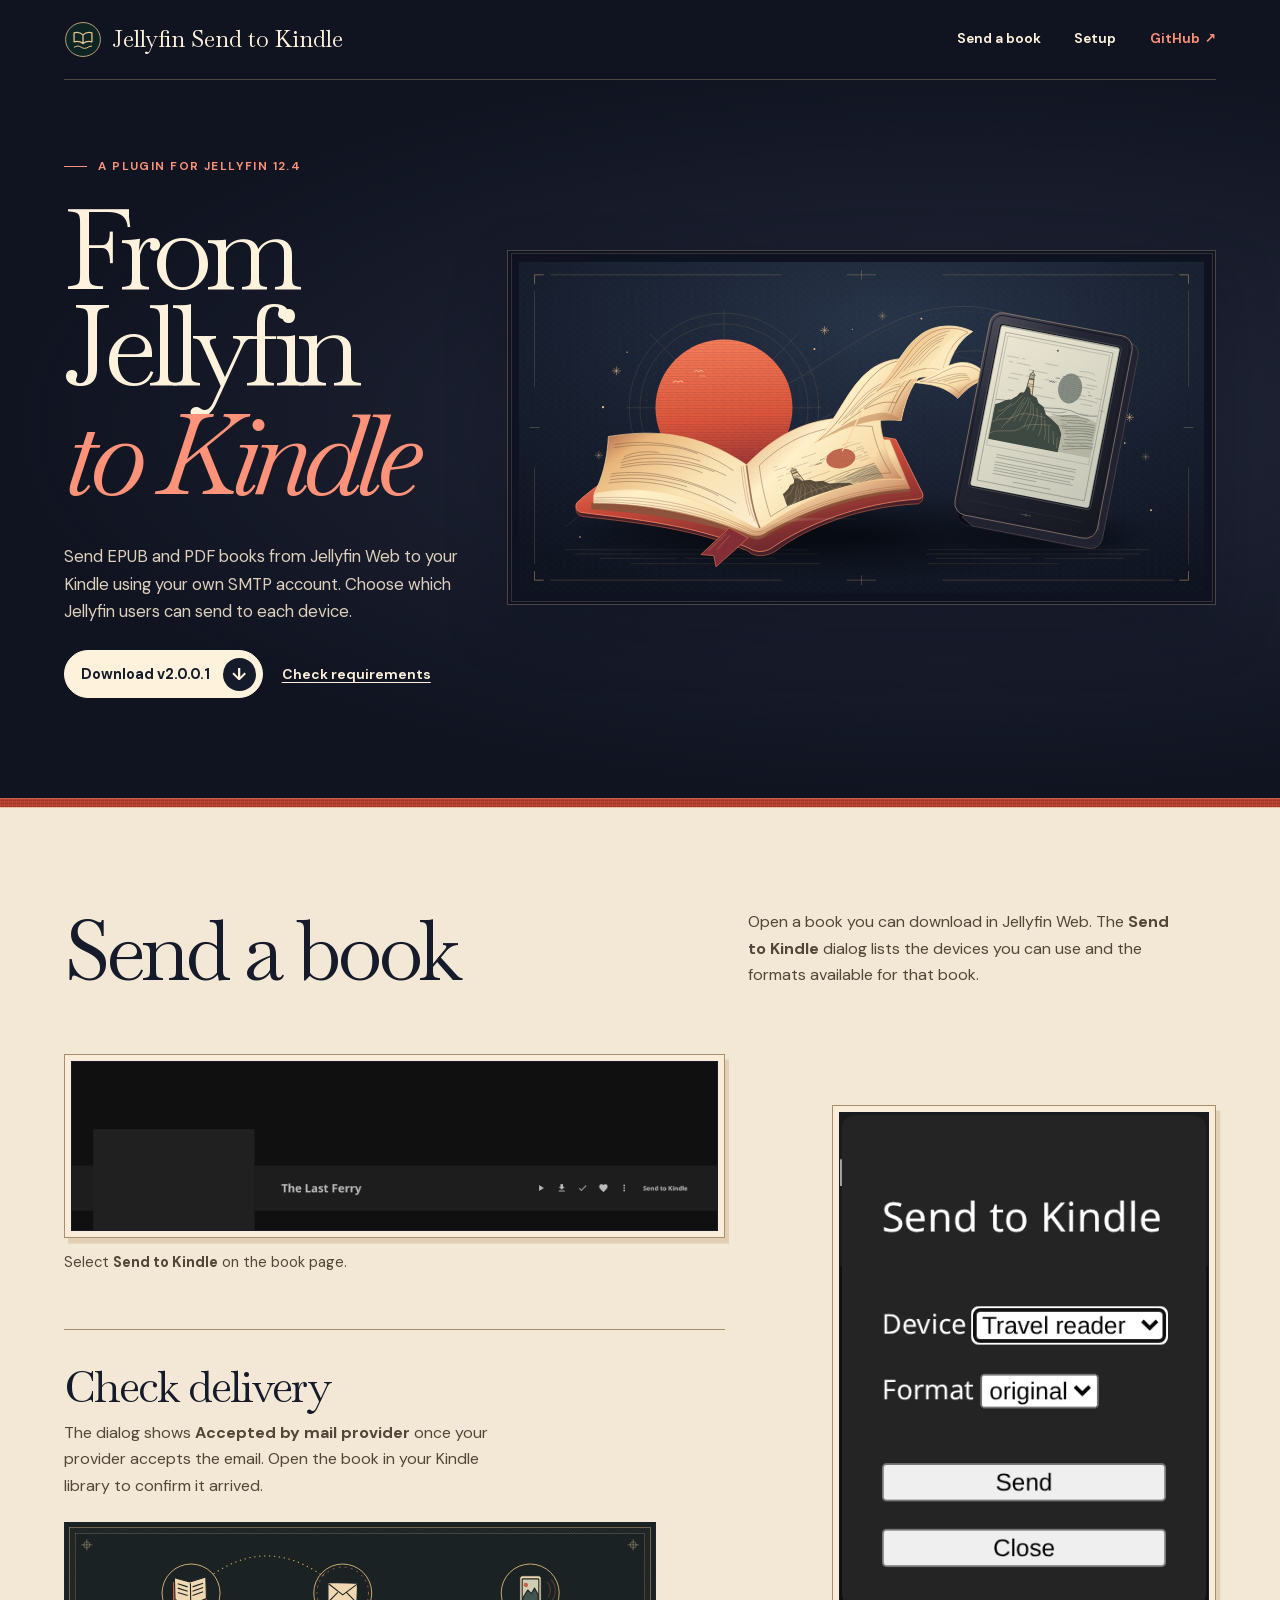
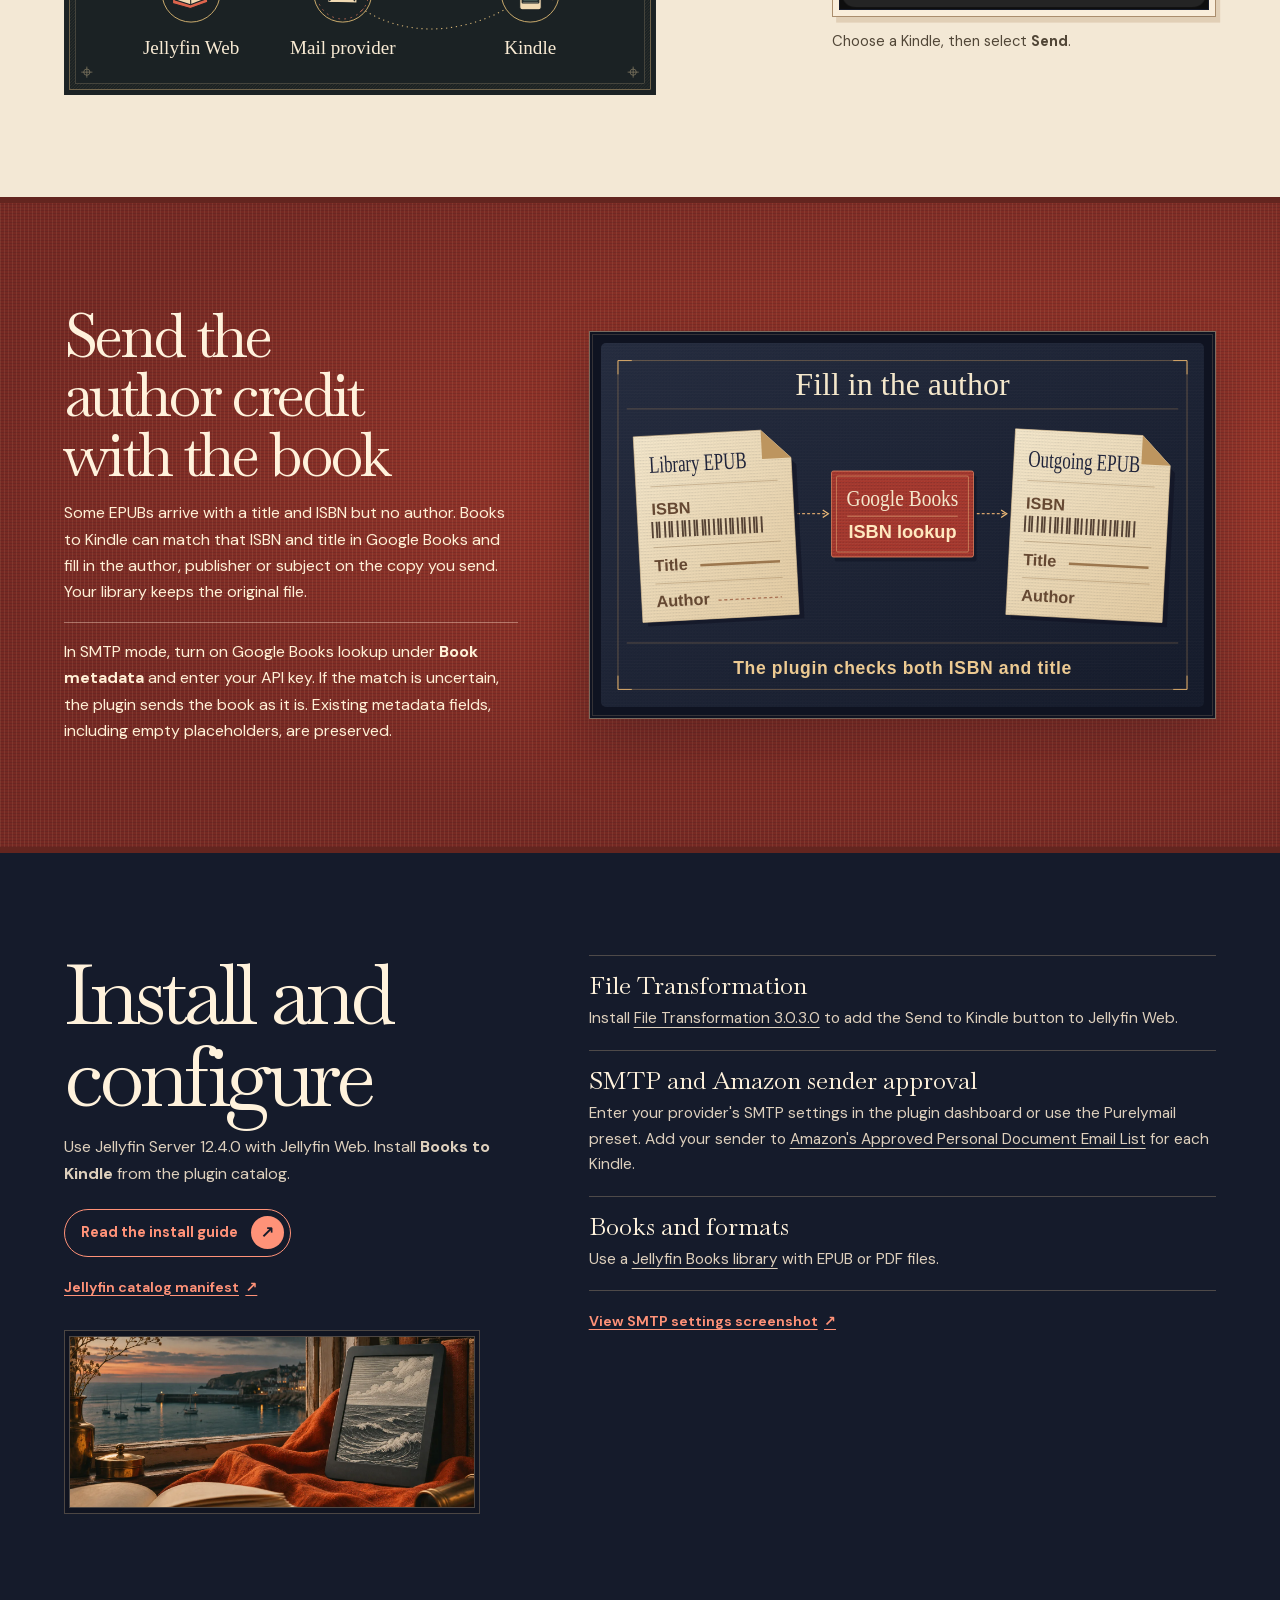
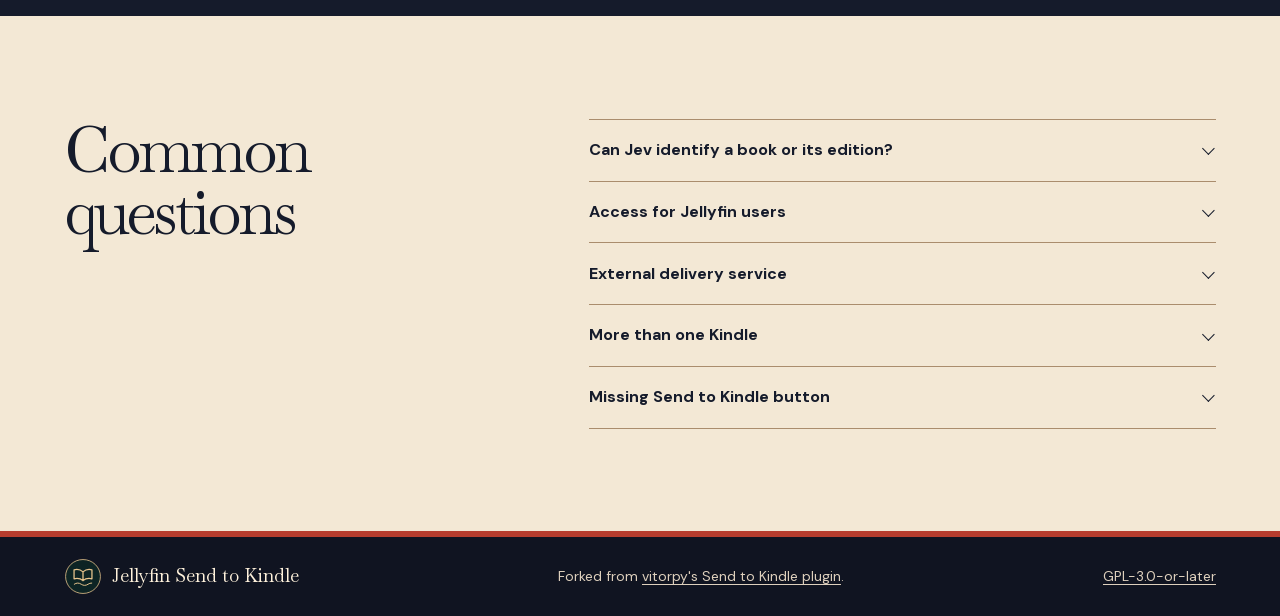
==== commit 40116f58: "Fix offscreen README playback and simplify automatic website motion" ====
--- a/docs/index.html
+++ b/docs/index.html
@@ -24,8 +24,8 @@
   <meta name="twitter:image:alt" content="From Jellyfin to Kindle beside an illustration of a book and an e-reader">
   <link rel="icon" href="assets/mark.svg" type="image/svg+xml">
   <link rel="preload" href="assets/fonts/baskervville.woff2" as="font" type="font/woff2" crossorigin>
-  <link rel="stylesheet" href="site.css">
-  <script src="motion.js" defer></script>
+  <link rel="stylesheet" href="site.css?v=2">
+  <script src="motion.js?v=2" defer></script>
   <script type="application/ld+json">
     {
       "@context": "https://schema.org",
@@ -53,9 +53,6 @@
         <a href="#workflow">Send a book</a>
         <a href="#setup">Setup</a>
         <a class="nav-source" href="https://github.com/adambkovacs/jellyfin-send-to-kindle">GitHub <span aria-hidden="true">↗</span></a>
-        <button class="motion-toggle" type="button" aria-pressed="true" hidden>
-          <span class="motion-indicator" aria-hidden="true"></span> Motion
-        </button>
       </nav>
     </div>
   </header>
@@ -113,10 +110,10 @@
         <div class="metadata-copy" data-reveal>
           <h2 id="metadata-title">Send the author credit with the book</h2>
           <p>Some EPUBs arrive with a title and ISBN but no author. Books to Kindle can match that ISBN and title in Google Books and fill in the author, publisher or subject on the copy you send. Your library keeps the original file.</p>
-          <p>In SMTP mode, turn on Google Books lookup under <strong>Book metadata</strong> and enter your API key. If the match is uncertain, the plugin sends the book as it is.</p>
+          <p>In SMTP mode, turn on Google Books lookup under <strong>Book metadata</strong> and enter your API key. If the match is uncertain, the plugin sends the book as it is. Existing metadata fields, including empty placeholders, are preserved.</p>
         </div>
         <figure class="proof-plate" data-reveal>
-          <img src="assets/edition-proof-still.svg" data-motion-source="assets/edition-proof.svg"
+          <img src="assets/edition-proof-v2-still.svg" data-motion-source="assets/edition-proof-v2.svg#once"
                width="960" height="580" alt="An EPUB with a missing author credit is matched by ISBN and title. Google Books metadata is added to the outgoing copy." loading="lazy">
         </figure>
       </div>
--- a/docs/site.css
+++ b/docs/site.css
@@ -80,35 +80,7 @@
 .masthead nav a { display: inline-flex; align-items: center; gap: 0.3rem; min-height: 2.75rem; text-decoration: none; }
 .masthead nav a:is(:hover, :focus-visible), .footer a:is(:hover, :focus-visible) { color: var(--coral); }
 .masthead nav .nav-source { color: var(--coral); }
-.motion-toggle {
-  display: inline-flex;
-  align-items: center;
-  gap: 0.42rem;
-  min-height: 2.75rem;
-  padding: 0;
-  border: 0;
-  background: transparent;
-  color: var(--night-copy);
-  font: inherit;
-  cursor: pointer;
-}
-
-.motion-toggle:is(:hover, :focus-visible) { color: var(--ivory); }
-.motion-indicator {
-  width: 0.58rem;
-  height: 0.68rem;
-  border-inline: 2px solid currentColor;
-  color: var(--coral);
-}
-
-.motion-toggle[aria-pressed="false"] .motion-indicator {
-  width: 0;
-  height: 0;
-  margin-right: 0.04rem;
-  border-block: 0.34rem solid transparent;
-  border-left: 0.52rem solid currentColor;
-  border-right: 0;
-}
+
 
 .hero {
   position: relative;
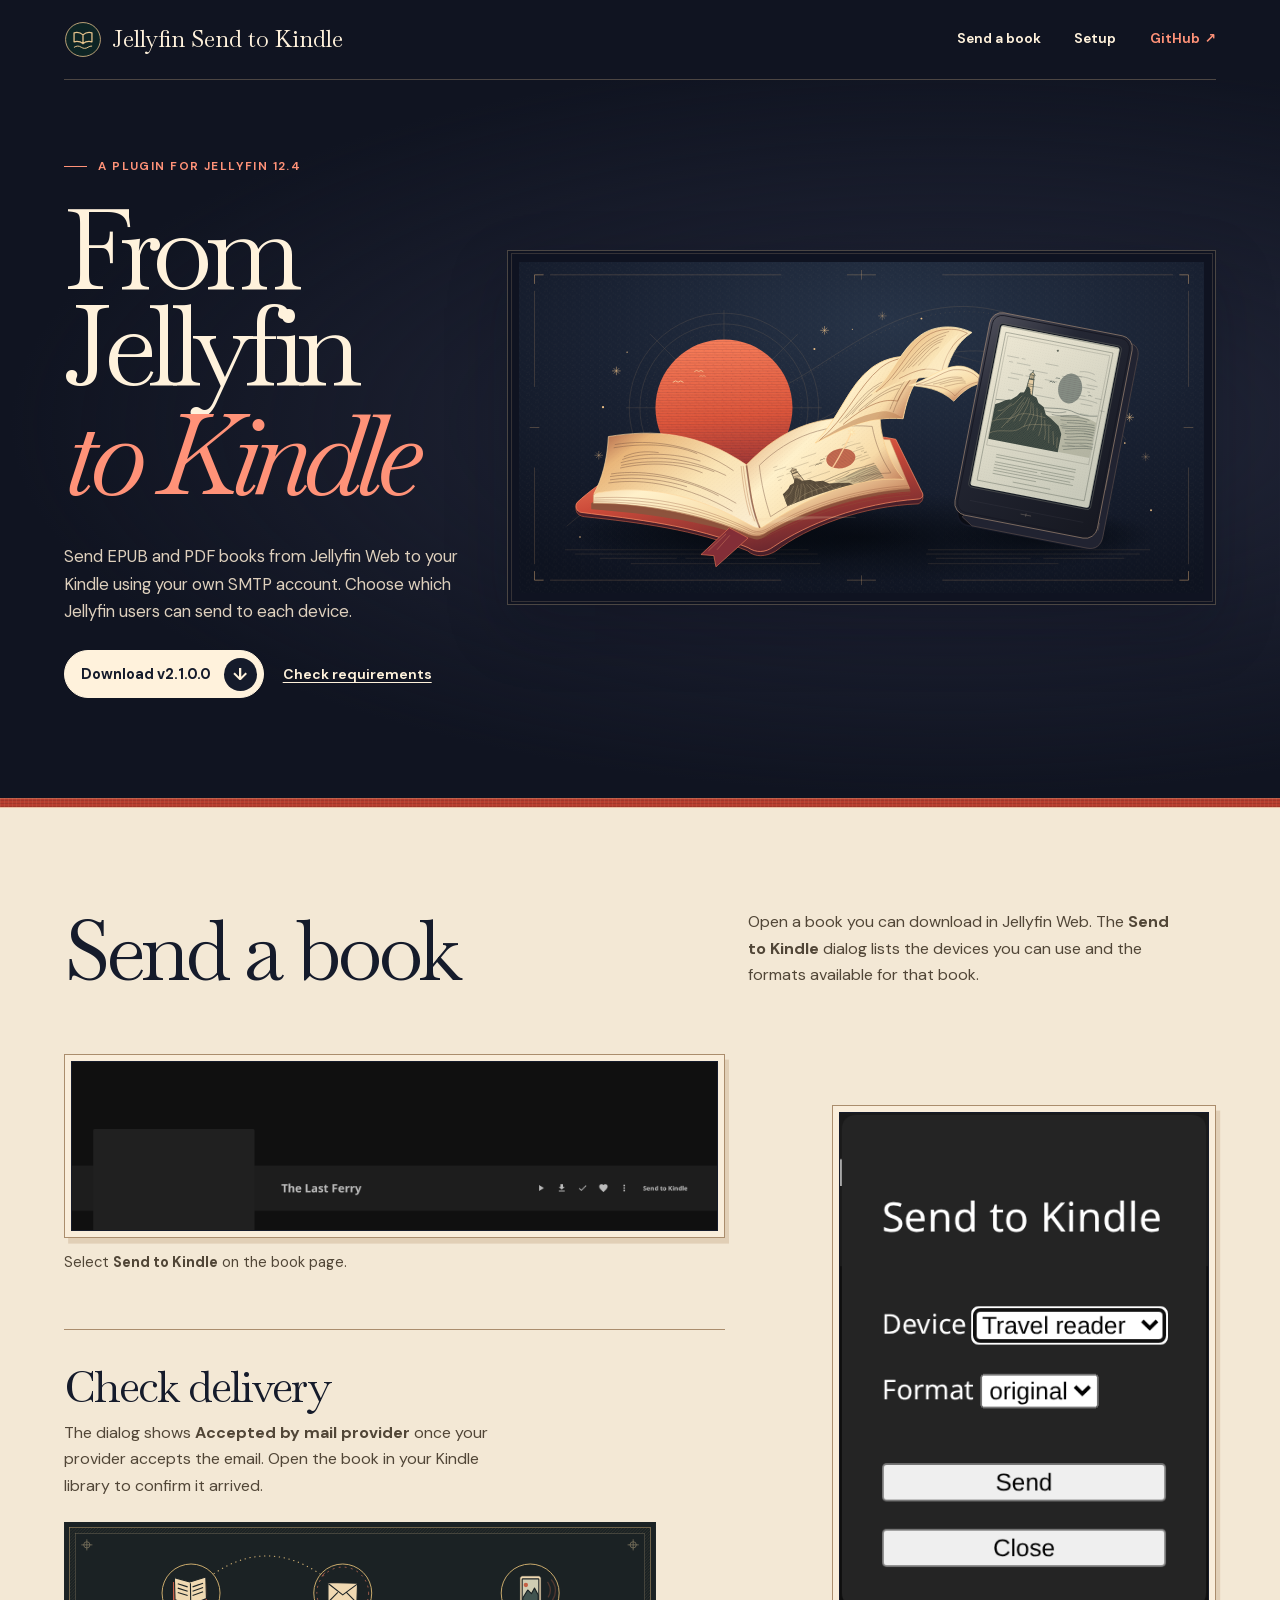
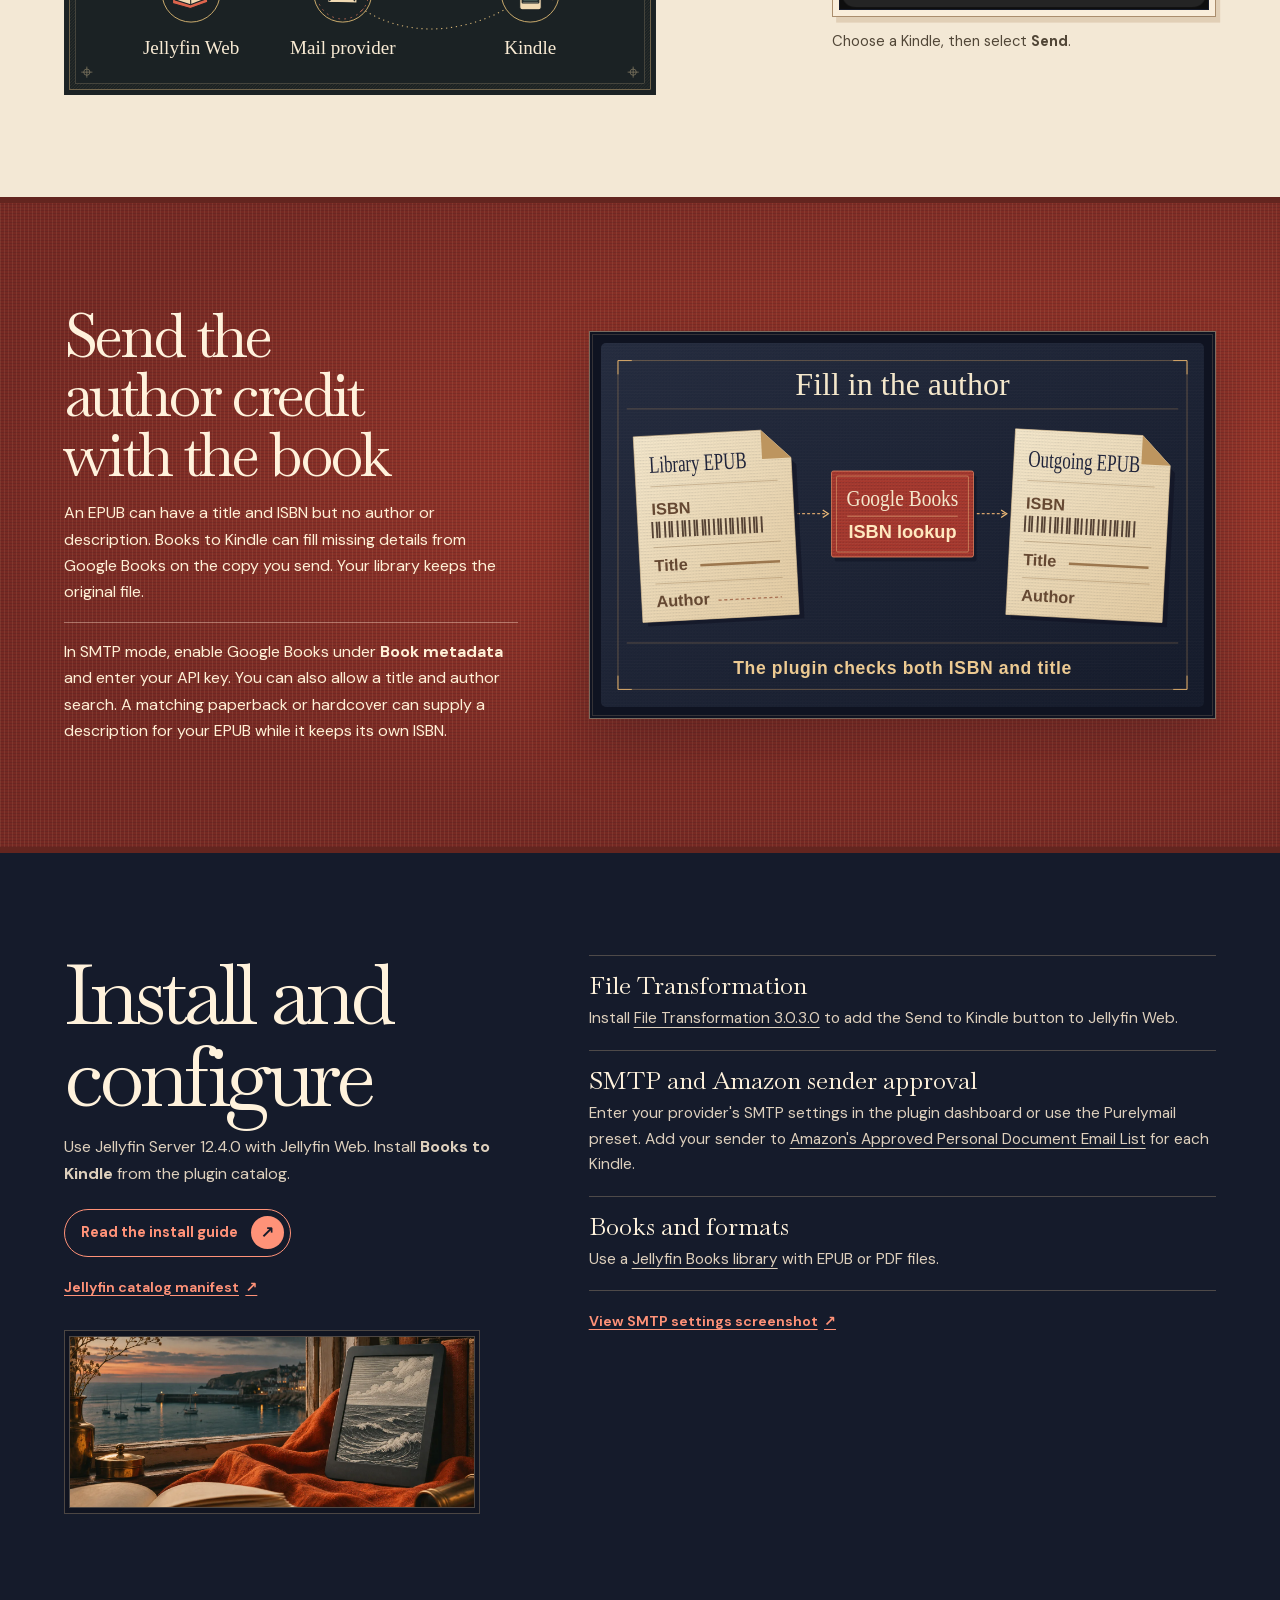
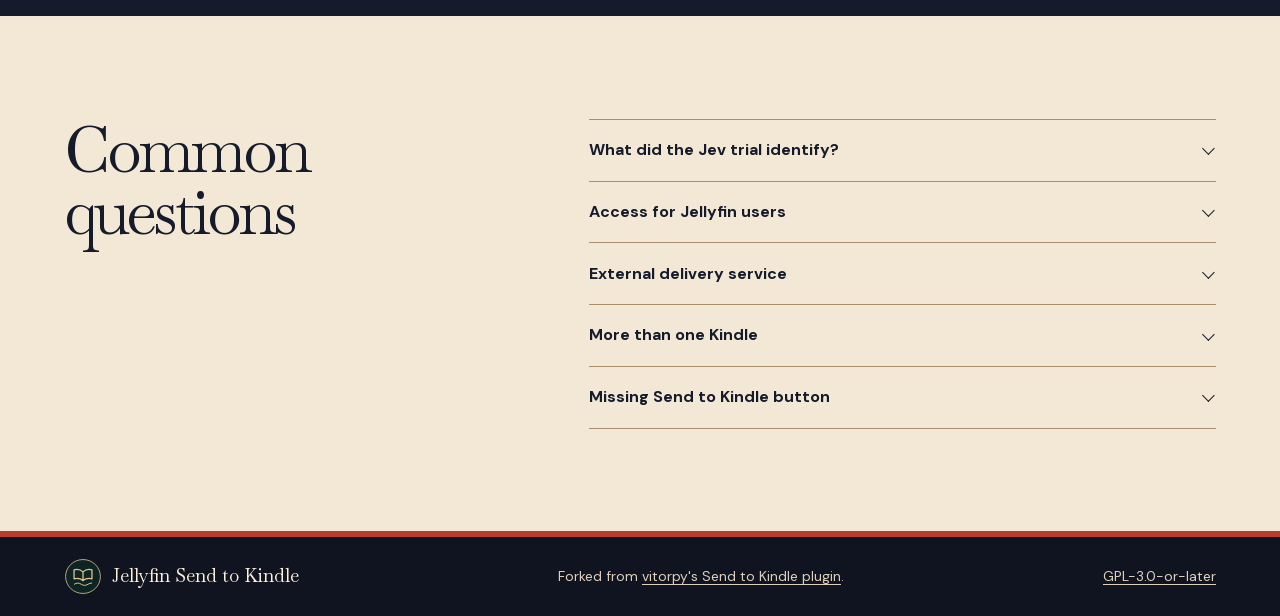
==== commit 8404a67b: "Enrich Kindle EPUB copies across book editions with opt-in work lookup" ====
--- a/docs/index.html
+++ b/docs/index.html
@@ -33,7 +33,7 @@
       "name": "Books to Kindle",
       "url": "https://adambkovacs.github.io/jellyfin-send-to-kindle/",
       "codeRepository": "https://github.com/adambkovacs/jellyfin-send-to-kindle",
-      "version": "2.0.0.1",
+      "version": "2.1.0.0",
       "license": "https://spdx.org/licenses/GPL-3.0-or-later.html",
       "programmingLanguage": "C#",
       "runtimePlatform": "Jellyfin Server 12.4.0",
@@ -65,7 +65,7 @@
           <h1 id="hero-title"><span>From</span> <span>Jellyfin</span> <em>to Kindle</em></h1>
           <p class="hero-lede">Send EPUB and PDF books from Jellyfin Web to your Kindle using your own SMTP account. Choose which Jellyfin users can send to each device.</p>
           <div class="actions">
-            <a class="button" href="https://github.com/adambkovacs/jellyfin-send-to-kindle/releases/tag/v2.0.0.1">Download v2.0.0.1 <span aria-hidden="true">↓</span></a>
+            <a class="button" href="https://github.com/adambkovacs/jellyfin-send-to-kindle/releases/tag/v2.1.0.0">Download v2.1.0.0 <span aria-hidden="true">↓</span></a>
             <a class="text-link" href="#setup">Check requirements</a>
           </div>
         </div>
@@ -109,8 +109,8 @@
       <div class="frame metadata-grid">
         <div class="metadata-copy" data-reveal>
           <h2 id="metadata-title">Send the author credit with the book</h2>
-          <p>Some EPUBs arrive with a title and ISBN but no author. Books to Kindle can match that ISBN and title in Google Books and fill in the author, publisher or subject on the copy you send. Your library keeps the original file.</p>
-          <p>In SMTP mode, turn on Google Books lookup under <strong>Book metadata</strong> and enter your API key. If the match is uncertain, the plugin sends the book as it is. Existing metadata fields, including empty placeholders, are preserved.</p>
+          <p>An EPUB can have a title and ISBN but no author or description. Books to Kindle can fill missing details from Google Books on the copy you send. Your library keeps the original file.</p>
+          <p>In SMTP mode, enable Google Books under <strong>Book metadata</strong> and enter your API key. You can also allow a title and author search. A matching paperback or hardcover can supply a description for your EPUB while it keeps its own ISBN.</p>
         </div>
         <figure class="proof-plate" data-reveal>
           <img src="assets/edition-proof-v2-still.svg" data-motion-source="assets/edition-proof-v2.svg#once"
@@ -154,8 +154,8 @@
       <h2 id="faq-title" data-reveal>Common questions</h2>
       <div class="faq-list" data-reveal>
         <details>
-          <summary>Can Jev identify a book or its edition?</summary>
-          <p>In a separate PDF trial, TypeSafe Jev identified the work from the title and author. It left the PDF edition open because the available ISBNs belonged to the hardcover and EPUB. A catalog check gave the same answer. Jev remains experimental. The plugin ships with Google Books lookup for EPUBs.</p>
+          <summary>What did the Jev trial identify?</summary>
+          <p>TypeSafe Jev identified the book in a PDF from its title and author. A catalog check confirmed the match. The hardcover and EPUB had their own ISBNs. The released plugin uses Google Books for EPUB metadata.</p>
         </details>
         <details>
           <summary>Access for Jellyfin users</summary>
